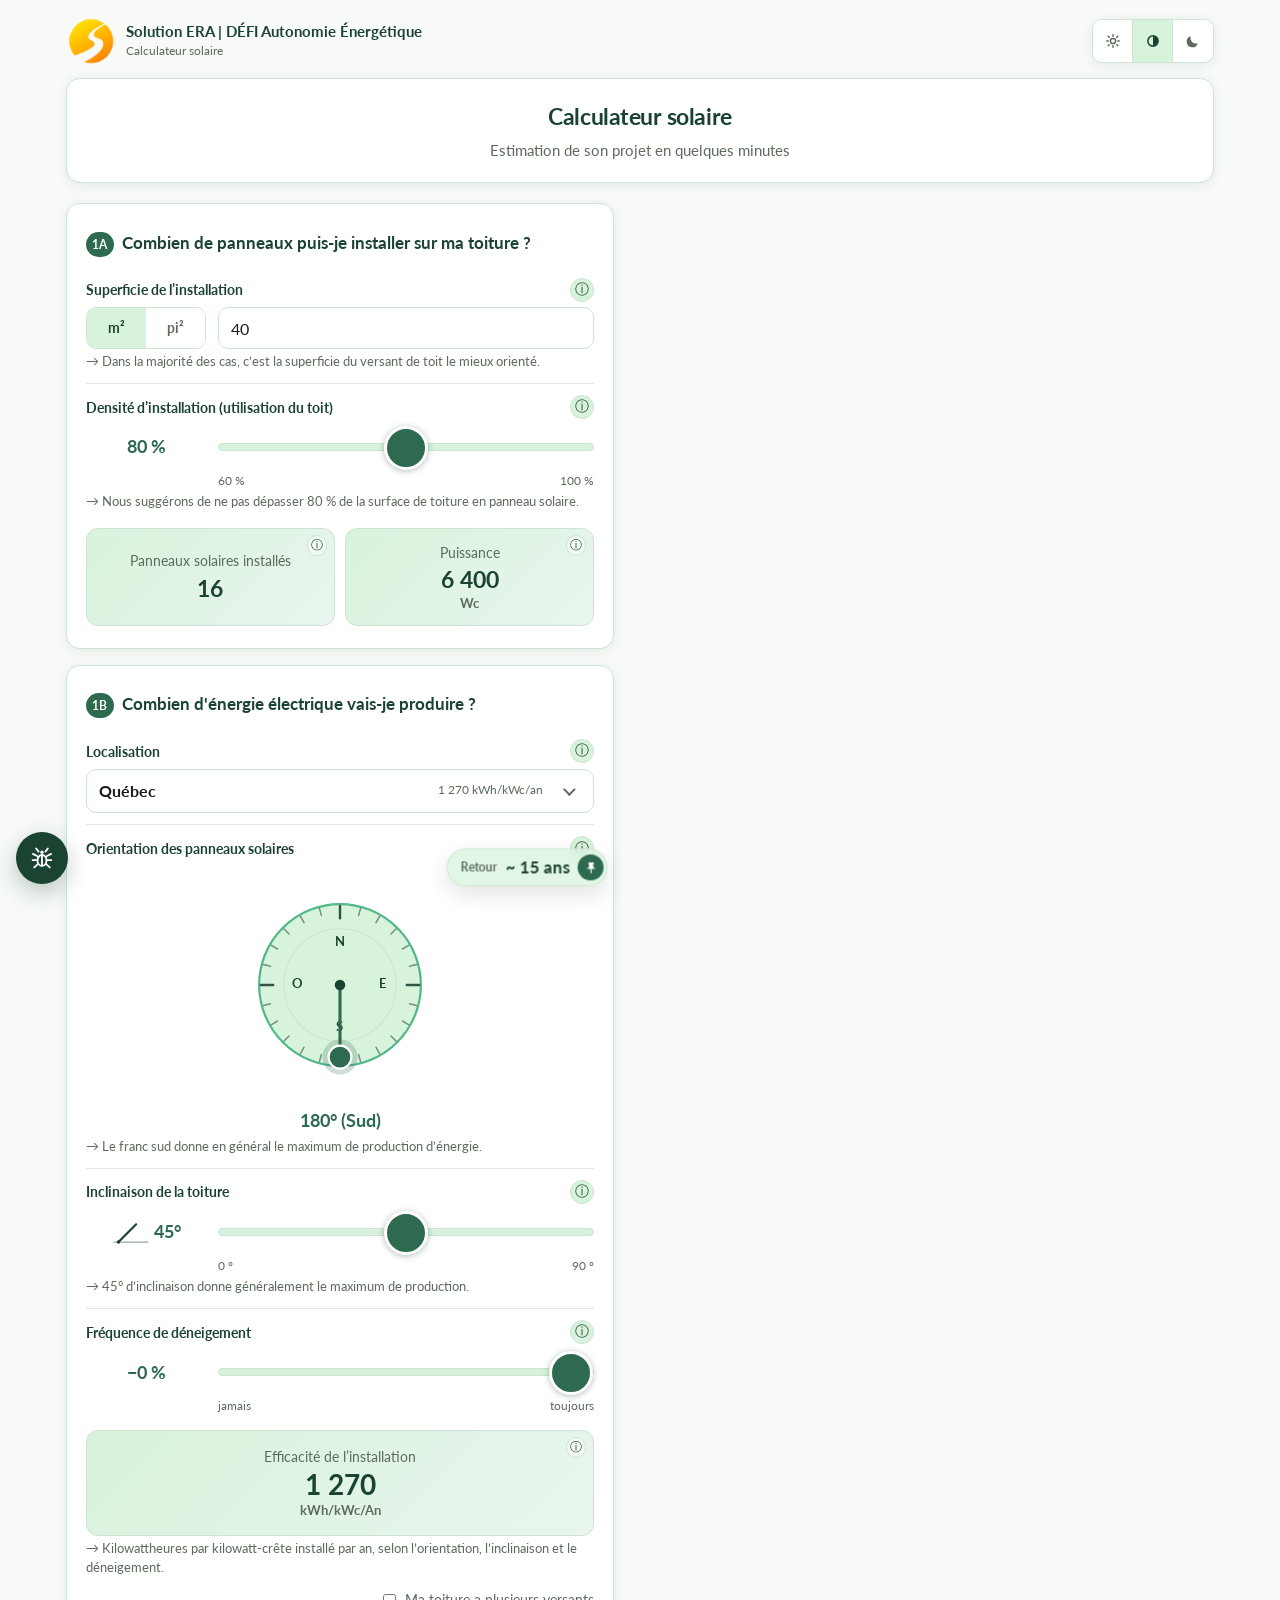
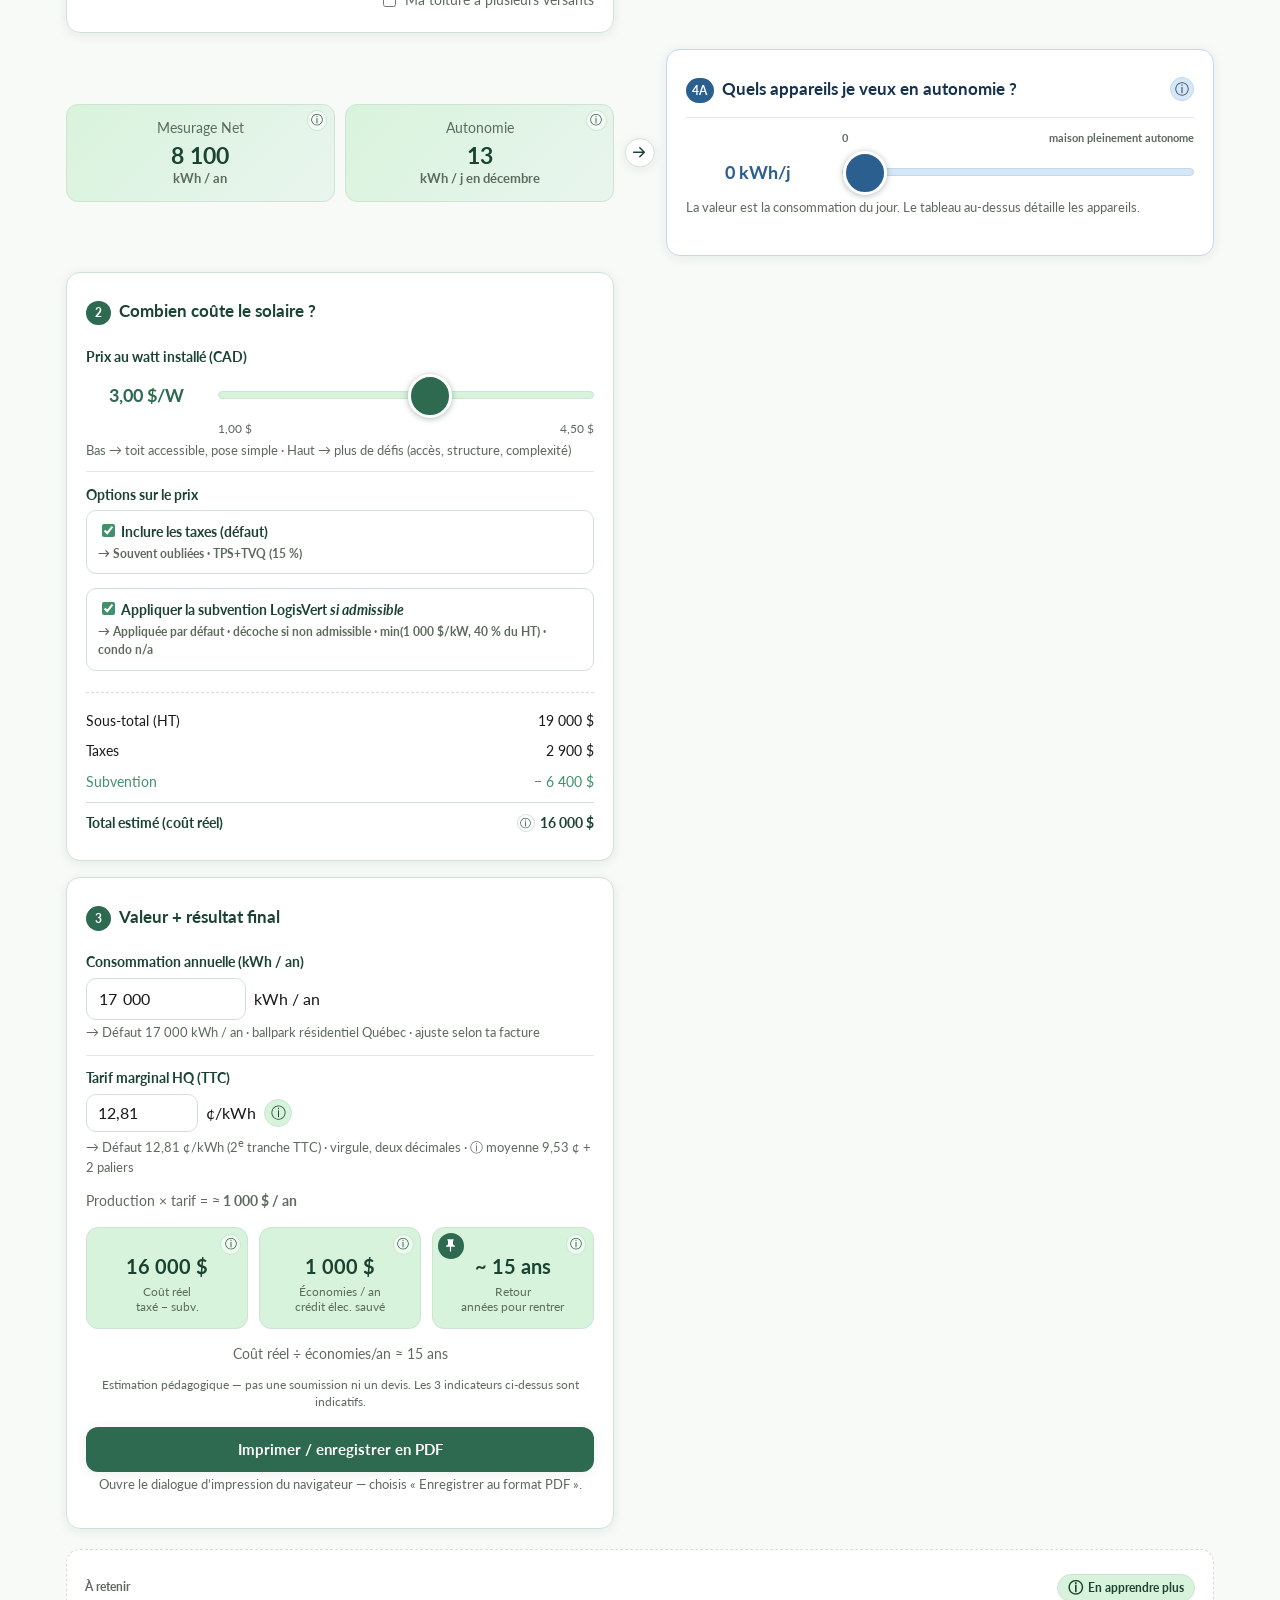
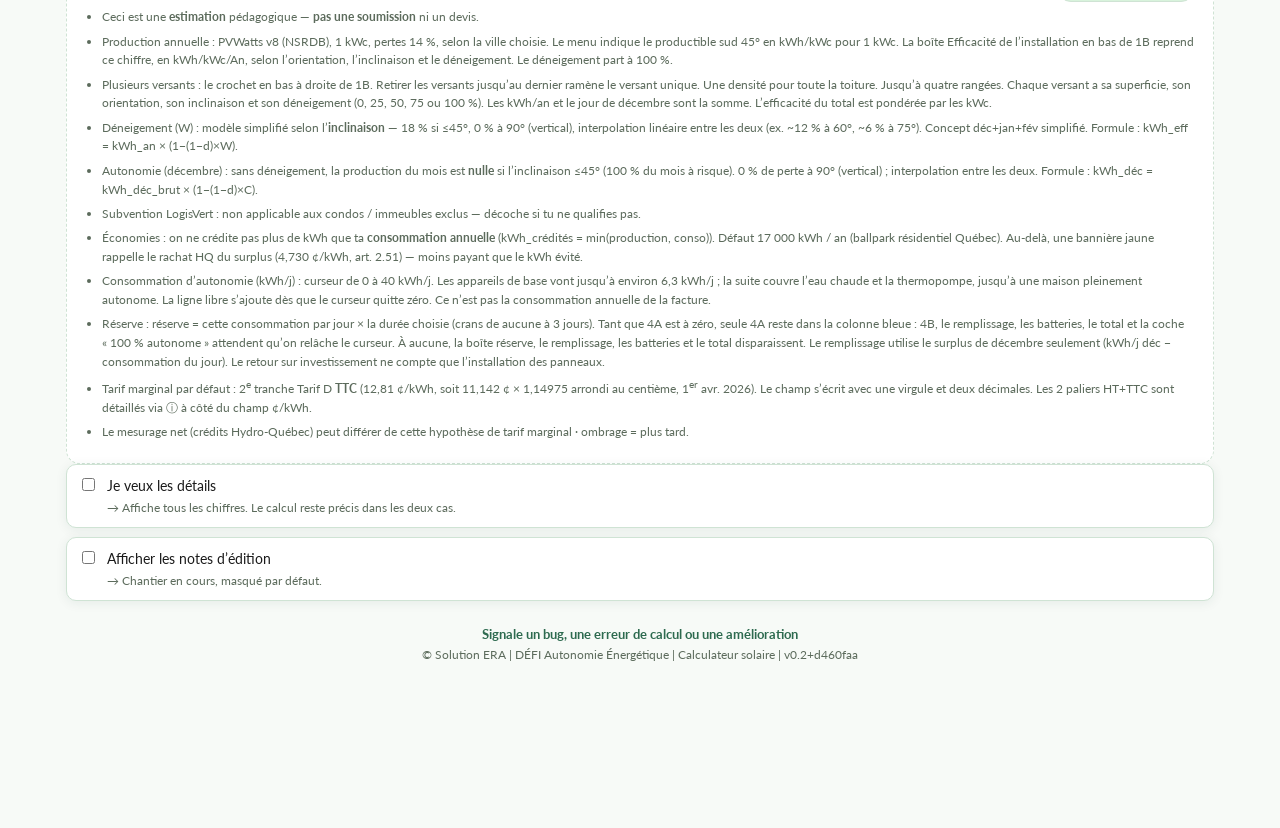
==== index.html @ 05f7c3d8 "Retire l’aide « Fourchette du marché » sous le prix des batteries. Co-authored-by: Trizam <Trizam@us" ====
<!DOCTYPE html>
<html lang="fr" data-mode="full" data-theme-pref="sys" data-need="off">
<head>
  <meta charset="utf-8" />
  <meta name="viewport" content="width=device-width, initial-scale=1, viewport-fit=cover" />
  <meta name="theme-color" content="#1b4332" />
  <meta name="format-detection" content="telephone=no" />
  <meta name="description" content="Calculateur solaire — Solution ERA | DÉFI Autonomie Énergétique. Estimation pédagogique de ton projet solaire en quelques minutes." />
  <link rel="canonical" href="https://trizam.github.io/solutionera-calculateur-solaire-staging/" />
  <title>Calculateur solaire · Solution ERA</title>
  <!-- Règles de design, seule copie : docs/DESIGN.md -->
  <!-- Lato: CDN when online; system fallback offline -->
  <link rel="preconnect" href="https://fonts.googleapis.com" />
  <link rel="preconnect" href="https://fonts.gstatic.com" crossorigin />
  <link href="https://fonts.googleapis.com/css2?family=Lato:wght@300;400;700&display=swap" rel="stylesheet" />
  <link rel="icon" href="favicon.png" type="image/png" />
  <link rel="apple-touch-icon" href="favicon.png" />
  <link rel="stylesheet" href="assets/styles.css" />
  <!-- Public HTTPS proxy (create-only). Token stays server-side — never in this page. -->
  <meta name="bug-report-endpoint" content="https://solutionera-bug-report.fred-435.workers.dev" />
  <!-- Sync: set data-mode + theme before first paint (webi / dark must not flash) -->
  <script src="assets/display-mode.js"></script>
  <script src="assets/theme-mode.js"></script>
</head>
<body>
  <a class="skip-link" href="#main">Aller au calculateur</a>
  <div class="wrap">
    <main id="main" tabindex="-1">
    <div class="brand">
      <img class="brand-logo" src="assets/logo-solution-era.png" alt="Solution ERA | DÉFI Autonomie Énergétique" width="50" height="50" decoding="async" />
      <div class="brand-text">
        <div class="brand-name">Solution ERA | DÉFI Autonomie Énergétique</div>
        <div class="brand-sub">Calculateur solaire <span class="mode-badge mode-webi-only">Mode webi</span></div>
      </div>
      <div class="theme-toggle" id="themeToggle" role="radiogroup" aria-label="Thème">
        <button
          type="button"
          role="radio"
          aria-checked="false"
          tabindex="-1"
          data-theme-pref-btn="light"
          title="Clair"
          aria-label="Clair"
        >
          <svg viewBox="0 0 16 16" width="16" height="16" aria-hidden="true">
            <circle cx="8" cy="8" r="2.6" fill="none" stroke="currentColor" stroke-width="1.5" />
            <path d="M8 1.75v1.4M8 12.85v1.4M1.75 8h1.4M12.85 8h1.4M3.22 3.22l.99.99M11.79 11.79l.99.99M3.22 12.78l.99-.99M11.79 4.21l.99-.99" fill="none" stroke="currentColor" stroke-width="1.5" stroke-linecap="round" />
          </svg>
        </button>
        <button
          type="button"
          role="radio"
          aria-checked="true"
          tabindex="0"
          data-theme-pref-btn="sys"
          title="Système"
          aria-label="Système"
        >
          <svg viewBox="0 0 16 16" width="16" height="16" aria-hidden="true">
            <circle cx="8" cy="8" r="5.15" fill="none" stroke="currentColor" stroke-width="1.5" />
            <path d="M8 2.85v10.3a5.15 5.15 0 0 0 0-10.3z" fill="currentColor" />
          </svg>
        </button>
        <button
          type="button"
          role="radio"
          aria-checked="false"
          tabindex="-1"
          data-theme-pref-btn="dark"
          title="Sombre"
          aria-label="Sombre"
        >
          <svg viewBox="0 0 16 16" width="16" height="16" aria-hidden="true">
            <path d="M12.7 10.15A5.35 5.35 0 0 1 5.85 3.3 5.6 5.6 0 1 0 12.7 10.15z" fill="currentColor" />
          </svg>
        </button>
      </div>
    </div>

    <header class="hero mode-full-only">
      <h1>Calculateur solaire</h1>
      <p>Estimation de son projet en quelques minutes</p>
    </header>

    <!--
      Two columns. Wide screens place the slots with grid-template-areas.
      Narrow full mode keeps both columns side by side: swipe, with a peek.
      Rules: docs/DESIGN.md
    -->
    <div class="board-viewport" id="boardViewport">
    <div class="board" id="board">
    <div class="col col-solar">
    <!-- 1A + 1B forment une case (#170) : au grand écran elle s’appuie sur la rangée
         Mesurage net / Autonomie, comme 4A–4B sur « Temps pour remplir ». -->
    <div class="slot-roof" data-slot="roof" id="slot-roof">

    <!-- 1A · Taille d’installation — visible in both modes; webi = 1A + 1B -->
    <section class="block slot-size" id="sec-prod" data-slot="size" aria-labelledby="h-prod" tabindex="-1">
      <h2 id="h-prod"><span class="num">1A</span> <span id="h-prod-title">Combien de panneaux puis-je installer sur ma toiture&nbsp;?</span></h2>
      <div id="slotLoc" class="multi-slot"></div>
      <div class="field single-only" id="field-area">
        <!-- field-info pattern : .label-row > label + .field-info-btn → full-page sheet -->
        <div class="label-row field-info-wrap">
          <label for="area">Superficie de l’installation</label>
          <button
            type="button"
            class="field-info-btn"
            data-info="area"
            aria-haspopup="dialog"
            aria-controls="fieldInfoModal"
            aria-label="Aide : Superficie de l’installation"
            title="Aide : Superficie de l’installation"
          >
            <span aria-hidden="true">ⓘ</span>
          </button>
        </div>
        <div class="prod-control-row">
          <div class="unit-toggle" role="group" aria-label="Unité de surface">
            <button type="button" id="unitM2" class="active" aria-pressed="true">m²</button>
            <button type="button" id="unitSqft" aria-pressed="false">pi²</button>
          </div>
          <div class="prod-control-main">
            <input id="area" type="number" min="0" step="1" inputmode="numeric" autocomplete="off" value="40" />
            <span class="print-unit" id="printUnit" aria-hidden="true">m²</span>
          </div>
        </div>
        <p class="hint">→ Dans la majorité des cas, c’est la superficie du versant de toit le mieux orienté.</p>
      </div>
      <div class="field" id="field-util">
        <div class="label-row field-info-wrap">
          <label for="util">Densité d’installation (utilisation du toit)</label>
          <button
            type="button"
            class="field-info-btn"
            data-info="util"
            aria-haspopup="dialog"
            aria-controls="fieldInfoModal"
            aria-label="Aide : Densité d’installation"
          >
            <span aria-hidden="true">ⓘ</span>
          </button>
        </div>
        <div class="prod-control-row slider-row">
          <div class="slider-val-left" id="utilVal">80 %</div>
          <div class="slider-track">
            <input id="util" type="range" min="60" max="100" step="1" value="80" />
            <div class="slider-meta"><span>60&nbsp;%</span><span>100&nbsp;%</span></div>
          </div>
        </div>
        <p class="hint">→ Nous suggérons de ne pas dépasser 80 % de la surface de toiture en panneau solaire.</p>
      </div>
      <!-- result-info pattern : .has-info > .result-info-btn (top right) → « Comment c’est calculé » sheet -->
      <div class="result-pair" id="sizeResults">
        <div class="result-pill has-info">
          <button type="button" class="field-info-btn result-info-btn" data-result-info="pv" aria-haspopup="dialog" aria-controls="fieldInfoModal" aria-label="Comment c’est calculé : Panneaux solaires installés" title="Comment c’est calculé"><span aria-hidden="true">ⓘ</span></button>
          <div class="label">Panneaux solaires installés</div>
          <div class="big prod-line" id="outPv">
            <span class="prod-num">—</span>
          </div>
        </div>
        <div class="result-pill has-info">
          <button type="button" class="field-info-btn result-info-btn" data-result-info="kw" aria-haspopup="dialog" aria-controls="fieldInfoModal" aria-label="Comment c’est calculé : Puissance" title="Comment c’est calculé"><span aria-hidden="true">ⓘ</span></button>
          <div class="label">Puissance</div>
          <div class="big prod-line" id="outKw">
            <span class="prod-num">—</span>
            <span class="prod-unit">Wc</span>
          </div>
        </div>
      </div>
    </section>

    <!-- 1B · Production — visible in both modes; webi = 1A + 1B -->
    <section class="block slot-prod" id="sec-prod-b" data-slot="prod" aria-labelledby="h-prod-b">
      <h2 id="h-prod-b"><span class="num">1B</span> <span id="h-prod-b-title">Combien d'énergie électrique vais-je produire&nbsp;?</span></h2>
      <div id="slotUtil" class="multi-slot"></div>
      <div class="field" id="field-loc">
        <div class="label-row field-info-wrap">
          <label class="field-label" id="locLabel" for="villeBtn">Localisation</label>
          <button
            type="button"
            class="field-info-btn"
            data-info="loc"
            aria-haspopup="dialog"
            aria-controls="fieldInfoModal"
            aria-label="Aide : Localisation"
            title="Aide : Localisation"
          >
            <span aria-hidden="true">ⓘ</span>
          </button>
        </div>
        <div class="town-picker" id="townPicker">
          <div class="town-field" id="townField">
            <input
              type="text"
              id="villeBtn"
              class="town-input"
              role="combobox"
              aria-autocomplete="list"
              aria-haspopup="listbox"
              aria-expanded="false"
              aria-controls="villeList"
              autocomplete="off"
              autocapitalize="none"
              autocorrect="off"
              spellcheck="false"
              enterkeyhint="search"
              placeholder="Ville, MRC ou région"
              value="Québec"
            />
            <span class="town-yield" id="villeYield">1&nbsp;270 kWh/kWc/an</span>
            <button type="button" class="town-caret-btn" id="villeCaret" tabindex="-1" aria-label="Afficher les villes">
              <span class="town-caret" aria-hidden="true"></span>
            </button>
          </div>
          <ul id="villeList" class="town-list" role="listbox" hidden aria-labelledby="locLabel"></ul>
          <select id="ville" class="town-native" tabindex="-1" aria-hidden="true">
            <option value="quebec" selected>Québec</option>
          </select>
        </div>
      </div>
      <div class="field single-only" id="field-orient">
        <div class="label-row field-info-wrap">
          <label for="orient">Orientation des panneaux solaires</label>
          <button
            type="button"
            class="field-info-btn"
            data-info="orient"
            aria-haspopup="dialog"
            aria-controls="fieldInfoModal"
            aria-label="Aide : Orientation des panneaux solaires"
            title="Aide : Orientation des panneaux solaires"
          >
            <span aria-hidden="true">ⓘ</span>
          </button>
        </div>
        <div class="orient-control" id="orientControl">
          <select id="orient" class="orient-select">
            <option value="0">0° (Nord)</option>
            <option value="15">15°</option>
            <option value="30">30°</option>
            <option value="45">45° (Nord-Est)</option>
            <option value="60">60°</option>
            <option value="75">75°</option>
            <option value="90">90° (Est)</option>
            <option value="105">105°</option>
            <option value="120">120°</option>
            <option value="135">135° (Sud-Est)</option>
            <option value="150">150°</option>
            <option value="165">165°</option>
            <option value="180" selected>180° (Sud)</option>
            <option value="195">195°</option>
            <option value="210">210°</option>
            <option value="225">225° (Sud-Ouest)</option>
            <option value="240">240°</option>
            <option value="255">255°</option>
            <option value="270">270° (Ouest)</option>
            <option value="285">285°</option>
            <option value="300">300°</option>
            <option value="315">315° (Nord-Ouest)</option>
            <option value="330">330°</option>
            <option value="345">345°</option>
          </select>
          <div class="orient-dial" id="orientDial" aria-hidden="true">
            <svg class="orient-dial-svg" viewBox="-24 -24 248 248" width="218" height="218" role="img">
              <circle class="orient-face" cx="100" cy="100" r="92" />
              <circle class="orient-face-inner" cx="100" cy="100" r="64" />
              <g id="orientTicks"></g>
              <text class="orient-cardinal" x="100" y="52" text-anchor="middle" dominant-baseline="middle">N</text>
              <text class="orient-cardinal" x="148" y="100" text-anchor="middle" dominant-baseline="middle">E</text>
              <text class="orient-cardinal" x="100" y="148" text-anchor="middle" dominant-baseline="middle">S</text>
              <text class="orient-cardinal" x="52" y="100" text-anchor="middle" dominant-baseline="middle">O</text>
              <g id="orientNeedle" transform="rotate(180 100 100)">
                <line class="orient-needle-line" x1="100" y1="100" x2="100" y2="32" />
                <circle class="orient-thumb-hit" cx="100" cy="18" r="20" />
                <circle class="orient-thumb" cx="100" cy="18" r="13" />
                <circle class="orient-hub" cx="100" cy="100" r="6" />
              </g>
            </svg>
          </div>
          <div class="orient-val" id="orientVal">180° (Sud)</div>
        </div>
        <p class="hint">→ Le franc sud donne en général le maximum de production d’énergie.</p>
      </div>
      <div class="field single-only" id="field-tilt">
        <div class="label-row field-info-wrap">
          <label for="tilt">Inclinaison de la toiture</label>
          <button
            type="button"
            class="field-info-btn"
            data-info="tilt"
            aria-haspopup="dialog"
            aria-controls="fieldInfoModal"
            aria-label="Aide : Inclinaison de la toiture"
          >
            <span aria-hidden="true">ⓘ</span>
          </button>
        </div>
        <div class="prod-control-row slider-row">
          <div class="slider-val-left tilt-gutter">
            <div class="tilt-viz" id="tiltViz" aria-hidden="true" title="Angle du panneau">
              <svg viewBox="0 0 64 48" width="40" height="30" role="img">
                <!-- ground — stronger contrast vs soft green card -->
                <line x1="4" y1="40" x2="60" y2="40" stroke="currentColor" stroke-width="2" opacity="0.45" />
                <!-- roof/panel line (updated by JS) -->
                <g id="tiltPanel">
                  <line id="tiltLine" x1="12" y1="40" x2="40.28" y2="11.72" stroke="currentColor" stroke-width="3.5" stroke-linecap="round" />
                  <circle id="tiltHinge" cx="12" cy="40" r="2.75" fill="currentColor" />
                </g>
              </svg>
            </div>
            <span id="tiltVal">45°</span>
          </div>
          <div class="slider-track">
            <input id="tilt" type="range" min="0" max="90" step="15" value="45" />
            <div class="slider-meta"><span>0&nbsp;°</span><span>90&nbsp;°</span></div>
          </div>
        </div>
        <p class="hint">→ 45° d’inclinaison donne généralement le maximum de production.</p>
      </div>
      <div class="field single-only" id="field-deneige">
        <div class="label-row field-info-wrap">
          <label for="deneige">Fréquence de déneigement</label>
          <button
            type="button"
            class="field-info-btn"
            data-info="deneige"
            aria-haspopup="dialog"
            aria-controls="fieldInfoModal"
            aria-label="Aide : Fréquence de déneigement"
          >
            <span aria-hidden="true">ⓘ</span>
          </button>
        </div>
        <div class="prod-control-row slider-row">
          <div class="slider-val-left" id="deneigeLive" aria-live="polite">−0&nbsp;%</div>
          <div class="slider-track">
            <input id="deneige" type="range" min="0" max="100" step="1" value="100" />
            <div class="slider-meta"><span>jamais</span><span>toujours</span></div>
          </div>
        </div>
      </div>
      <div class="result-pill single-only has-info" id="effPill">
        <button type="button" class="field-info-btn result-info-btn" data-result-info="kwhkwc" aria-haspopup="dialog" aria-controls="fieldInfoModal" aria-label="Comment c’est calculé : Efficacité de l’installation" title="Comment c’est calculé"><span aria-hidden="true">ⓘ</span></button>
        <div class="label">Efficacité de l’installation</div>
        <div class="big prod-line" id="outKwhKwc">
          <span class="prod-num">—</span>
          <span class="prod-unit">kWh/kWc/An</span>
        </div>
      </div>
      <p class="hint single-only">→ Kilowattheures par kilowatt-crête installé par an, selon l’orientation, l’inclinaison et le déneigement.</p>
      <div class="field field-pans multi-only" id="field-pans">
        <table class="pans-table" id="pansTable" aria-label="Versants de la toiture">
          <thead>
            <tr>
              <th scope="col" class="pans-th-area">
                <div class="pans-th-head">
                  <span class="pans-th-label">Superficie</span>
                  <div class="unit-toggle unit-toggle-mini" role="group" aria-label="Unité de surface">
                    <button type="button" data-unit-btn="m2" class="active" aria-pressed="true">m²</button>
                    <button type="button" data-unit-btn="sqft" aria-pressed="false">pi²</button>
                  </div>
                </div>
              </th>
              <th scope="col" class="pans-th-az"><span class="pans-th-label">Orientation</span></th>
              <th scope="col" class="pans-th-tilt"><span class="pans-th-label">Inclinaison</span></th>
              <th scope="col" class="pans-th-snow"><span class="pans-th-label">Déneigement</span></th>
              <th scope="col" class="pans-th-x"><span class="sr-only">Retirer</span></th>
            </tr>
          </thead>
          <tbody id="pansBody"></tbody>
          <tfoot>
            <tr class="pans-add-row">
              <td colspan="5">
                <button type="button" class="pans-add" id="pansAdd">+ Ajouter un versant</button>
              </td>
            </tr>
            <tr class="pans-total-row">
              <th scope="row" colspan="5">
                <div class="pans-total">
                  <span class="pans-total-word">Total</span>
                  <span class="pans-out"><strong id="totPv">—</strong> panneaux</span>
                  <span class="pans-out"><strong id="totKw">—</strong> kWc</span>
                  <span class="pans-out"><strong id="totEff">—</strong> efficacité</span>
                </div>
              </th>
            </tr>
          </tfoot>
        </table>
        <p class="hint">→ Efficacité en kWh/kWc/an, selon l’orientation, l’inclinaison et le déneigement de chaque versant. Le total est la moyenne pondérée par la puissance.</p>
      </div>
      <div id="slotResults" class="multi-slot"></div>
      <p class="grid-status is-loading" id="gridStatus" aria-live="polite" aria-busy="true">Chargement de la grille d’irradiation…</p>
      <!-- Le crochet vit en bas à droite de 1B. Il disparaît en mode plusieurs versants :
           on revient au versant unique en retirant les versants jusqu’au dernier. -->
      <label class="check check-multi single-only" id="multiCheck">
        <input type="checkbox" id="multi" />
        <span>Ma toiture a plusieurs versants</span>
      </label>
    </section>
    </div>

    <div class="result-pair slot-yield" id="sec-yield" data-slot="yield">
      <!-- #180 : flèche visible quand 4A est à zéro (la flèche de #sec-fill disparaît avec .need-only). -->
      <div class="flow-arrow flow-arrow-need" aria-hidden="true">
        <svg viewBox="0 0 32 32" width="18" height="18">
          <path d="M5 16h18M16 8l8 8-8 8" fill="none" stroke="currentColor" stroke-width="2.6" stroke-linecap="round" stroke-linejoin="round" />
        </svg>
      </div>
      <div class="result-pill has-info" id="mesuragePill">
        <button type="button" class="field-info-btn result-info-btn" data-result-info="kwh" aria-haspopup="dialog" aria-controls="fieldInfoModal" aria-label="Comment c’est calculé : Mesurage Net" title="Comment c’est calculé"><span aria-hidden="true">ⓘ</span></button>
        <div class="label">Mesurage Net</div>
        <div class="big prod-line" id="outKwh">
          <span class="prod-num">—</span>
          <span class="prod-unit">kWh / an</span>
        </div>
      </div>
      <div class="yield-auto" id="yieldAuto">
        <div class="result-pill dec-daily has-info">
          <button type="button" class="field-info-btn result-info-btn" data-result-info="kwhday" aria-haspopup="dialog" aria-controls="fieldInfoModal" aria-label="Comment c’est calculé : Autonomie, kWh par jour de décembre" title="Comment c’est calculé"><span aria-hidden="true">ⓘ</span></button>
          <div class="label">Autonomie</div>
          <div class="big prod-line" id="outKwhDay">
            <span class="prod-num">—</span>
            <span class="prod-unit">kWh / j en décembre</span>
          </div>
        </div>
        <aside class="autonomy-snow theme-yellow dec-daily" id="autonomySnow" data-flag="Neige en décembre" hidden>
          <p class="autonomy-snow-rec" id="autonomySnowRec">
            Vous ne déneigez pas à 100&nbsp;%. En pleine autonomie, mettez les panneaux à la verticale&nbsp;: la neige n’accumule pas, et décembre ne tombe pas à zéro.
          </p>
        </aside>
      </div>
    </div>

    <!-- 2 · Coût -->
    <section class="block mode-full-only slot-cost" id="sec-cost" data-slot="cost" aria-labelledby="h-cost">
      <h2 id="h-cost"><span class="num">2</span> Combien coûte le solaire&nbsp;?</h2>

      <div class="field">
        <label for="priceW">Prix au watt installé (CAD)</label>
        <div class="slider-row">
          <div class="slider-val-left" id="priceVal">3,00 $/W</div>
          <div class="slider-track">
            <input id="priceW" type="range" min="1" max="4.5" step="0.05" value="3" />
            <div class="slider-meta"><span>1,00&nbsp;$</span><span>4,50&nbsp;$</span></div>
          </div>
        </div>
        <p class="price-bubble theme-yellow" id="priceSurprise" hidden>Sous 2,50&nbsp;$/W, le prix est peut-être surprenant. 2,50&nbsp;$/W, c’est vraiment le bas.</p>
        <p class="hint">Bas → toit accessible, pose simple · Haut → plus de défis (accès, structure, complexité)</p>
      </div>

      <div class="field" role="group" aria-labelledby="optsLabel">
        <div class="field-label" id="optsLabel">Options sur le prix</div>
        <div class="checks">
          <label class="check">
            <input type="checkbox" id="taxes" checked />
            <span>Inclure les taxes (défaut)<span class="sub">→ Souvent oubliées · TPS+TVQ (15&nbsp;%)</span></span>
          </label>
          <label class="check">
            <input type="checkbox" id="subv" checked />
            <span>Appliquer la subvention LogisVert <em>si admissible</em><span class="sub">→ Appliquée par défaut · décoche si non admissible · min(1&nbsp;000&nbsp;$/kW, 40&nbsp;% du HT) · condo n/a</span></span>
          </label>
        </div>
      </div>

      <div class="breakdown" aria-live="polite">
        <div class="line"><span>Sous-total (HT)</span><span id="lineHT">—</span></div>
        <div class="line"><span>Taxes</span><span id="lineTaxes">—</span></div>
        <div class="line neg"><span>Subvention</span><span id="lineSubv">—</span></div>
        <div class="line total"><span>Total estimé (coût réel)</span><span class="line-total-amt"><button type="button" class="field-info-btn result-info-btn result-info-inline" data-result-info="reel" aria-haspopup="dialog" aria-controls="fieldInfoModal" aria-label="Comment c’est calculé : Total estimé (coût réel)" title="Comment c’est calculé"><span aria-hidden="true">ⓘ</span></button><span id="lineTotal">—</span></span></div>
      </div>
    </section>

    <!-- 3 · Valeur + résultat — retour solaire seulement -->
    <section class="block mode-full-only slot-roi" id="sec-value" data-slot="roi" aria-labelledby="h-value">
      <h2 id="h-value"><span class="num">3</span> Valeur + résultat final</h2>

      <div class="field">
        <label for="conso">Consommation annuelle (kWh / an)</label>
        <div class="rate-box">
          <input id="conso" class="grouped-int" type="text" inputmode="numeric" autocomplete="off" spellcheck="false" value="17 000" />
          <span>kWh / an</span>
        </div>
        <p class="hint" id="consoHint">→ Défaut 17&nbsp;000 kWh / an · ballpark résidentiel Québec · ajuste selon ta facture</p>
        <p class="hint conso-locked-note" id="consoLockedNote" hidden>→ Ce chiffre est figé parce qu’il vient de la coche « Je suis 100&nbsp;% autonome » en 4A (365&nbsp;j × kWh/j).</p>
        <p class="surplus-alert conso-flag theme-yellow" id="consoFlag" data-flag="Conso annuelle trop basse" hidden role="status">
          <strong>Ta consommation d’autonomie dépasse ta consommation annuelle.</strong>
          En 4A tu consommes <span id="consoFlagDay">—</span>, soit <span id="consoFlagYear">—</span> sur 365&nbsp;jours. Le chiffre à mettre ici, au minimum&nbsp;: <strong class="conso-flag-min" id="consoFlagMin">—</strong>.
        </p>
      </div>

      <div class="field">
        <label for="rate">Tarif marginal HQ (TTC)</label>
        <div class="rate-box">
          <input id="rate" type="text" value="12,81" inputmode="decimal" autocomplete="off" spellcheck="false" aria-describedby="rateHint" />
          <span>¢/kWh</span>
          <button type="button" class="rate-info-btn" id="btnRateInfo" aria-haspopup="dialog" aria-controls="rateModal" title="Moyenne résidentielle et paliers Tarif D" aria-label="Moyenne résidentielle QC et deux paliers Tarif D, avant taxes et taxes comprises">
            <span aria-hidden="true">ⓘ</span>
          </button>
        </div>
        <p class="hint" id="rateHint">→ Défaut 12,81&nbsp;¢/kWh (2<sup>e</sup> tranche TTC) · virgule, deux décimales · ⓘ moyenne 9,53&nbsp;¢ + 2 paliers</p>
        <p class="calc-line"><span id="outEcoFormula">Production × tarif</span> = <strong id="outEcoYear">≈ — $/an</strong></p>
      </div>

      <div class="cards">
        <div class="card-kpi has-info">
          <button type="button" class="field-info-btn result-info-btn" data-result-info="reel" aria-haspopup="dialog" aria-controls="fieldInfoModal" aria-label="Comment c’est calculé : Coût réel" title="Comment c’est calculé"><span aria-hidden="true">ⓘ</span></button>
          <div class="kpi" id="kpiReel">—</div>
          <div class="kpi-label">Coût réel<br />taxé − subv.</div>
        </div>
        <div class="card-kpi has-info">
          <button type="button" class="field-info-btn result-info-btn" data-result-info="eco" aria-haspopup="dialog" aria-controls="fieldInfoModal" aria-label="Comment c’est calculé : Économies par an" title="Comment c’est calculé"><span aria-hidden="true">ⓘ</span></button>
          <div class="kpi" id="kpiEco">—</div>
          <div class="kpi-label">Économies / an<br />crédit élec. sauvé</div>
        </div>
        <div class="card-kpi card-kpi-years has-info" id="yearsCard">
          <button type="button" class="field-info-btn result-info-btn" data-result-info="years" aria-haspopup="dialog" aria-controls="fieldInfoModal" aria-label="Comment c’est calculé : Retour" title="Comment c’est calculé"><span aria-hidden="true">ⓘ</span></button>
          <button type="button" class="years-pin-btn" id="btnPinYears" aria-pressed="false" aria-label="Épingler le retour">
            <svg class="years-pin-icon" viewBox="0 0 24 24" width="15" height="15" aria-hidden="true">
              <path fill="currentColor" d="M16 9V4h1V2H7v2h1v5c0 1.66-1.34 3-3 3v2h5.97v7l1 1 1-1v-7H19v-2c-1.66 0-3-1.34-3-3z" />
            </svg>
          </button>
          <div class="kpi" id="kpiYears">—</div>
          <div class="kpi-label">Retour<br />années pour rentrer</div>
        </div>
      </div>
      <p class="surplus-alert theme-yellow" id="surplusAlert" data-flag="Surplus de production" hidden role="status">
        <strong>Moins optimal : tu produis plus que tu consommes.</strong>
        Au-delà de ta consommation (<strong id="surplusKwh">—</strong>), HQ rachète le surplus à <strong>4,730&nbsp;¢/kWh</strong> (≈&nbsp;<span id="surplusBuyback">—</span>&nbsp;/ an) — pas au tarif que tu évites (<span id="surplusAvoidedRate">—</span>). Écart ≈&nbsp;<span id="surplusGap">—</span>&nbsp;/ an : mieux de caler la taille sur ta conso.
      </p>
      <p class="calc-line" id="outPayback" style="text-align:center;margin-top:0.85rem">—</p>
      <p class="cards-disclaimer">Estimation pédagogique — pas une soumission ni un devis. Les 3 indicateurs ci-dessus sont indicatifs.</p>

      <button type="button" class="btn" id="btnPdf">Imprimer / enregistrer en PDF</button>
      <p class="hint" style="text-align:center">Ouvre le dialogue d’impression du navigateur — choisis «&nbsp;Enregistrer au format PDF&nbsp;».</p>
    </section>

    </div>
    <div class="col col-auto">
    <!-- 4A · appareils. 4B · durée, colonne de droite. -->
    <div class="slot-need" data-slot="need" id="slot-need">
    <section class="block mode-full-only theme-blue" id="sec-auto" aria-labelledby="h-auto">
      <h2 id="h-auto">
        <span class="num">4A</span>
        <label for="consoJour">Quels appareils je veux en autonomie&nbsp;?</label>
        <button
          type="button"
          class="field-info-btn"
          data-info="conso-jour"
          aria-haspopup="dialog"
          aria-controls="fieldInfoModal"
          aria-label="Aide : Quels appareils je veux en autonomie"
          title="Aide : Quels appareils je veux en autonomie"
        >
          <span aria-hidden="true">ⓘ</span>
        </button>
      </h2>
      <div class="field field-conso-jour" id="field-conso-jour">
        <table class="load-table is-empty" id="consoJourTable" aria-label="Appareils inclus dans la consommation par jour">
          <thead>
            <tr>
              <th scope="col">Usage</th>
              <th scope="col">kWh / j</th>
            </tr>
          </thead>
          <tbody id="consoJourList"></tbody>
          <tbody>
            <tr class="load-custom-row">
              <th scope="row"><label for="consoExtra">Autre consommation</label></th>
              <td>
                <div class="load-custom">
                  <input id="consoExtra" type="text" inputmode="decimal" autocomplete="off" spellcheck="false" placeholder="0" aria-label="Autre consommation en kilowattheures par jour" />
                  <span>kWh / j</span>
                </div>
              </td>
            </tr>
            <tr class="load-total-row">
              <th scope="row">Total par jour</th>
              <td id="consoJourTotal">0 kWh/j</td>
            </tr>
          </tbody>
        </table>
        <div class="slider-ends">
          <span>0</span>
          <span>maison pleinement autonome</span>
        </div>
        <div class="prod-control-row slider-row">
          <div class="slider-val-left" id="consoJourVal" aria-live="polite">0&nbsp;kWh/j</div>
          <div class="slider-track">
            <input id="consoJour" type="range" min="0" max="400" step="1" value="0" aria-label="Consommation par jour en kilowattheures" aria-valuemin="0" aria-valuemax="40" aria-valuenow="0" aria-valuetext="0 kilowattheure par jour" aria-describedby="consoJourHint" />
          </div>
        </div>
        <p class="hint" id="consoJourHint">La valeur est la consommation du jour. Le tableau au-dessus détaille les appareils.</p>
        <p class="calc-line need-only" id="consoJourNote" hidden></p>
        <!-- #179 : la coche arrive avec la ligne « Autre consommation », pas avant. -->
        <div class="checks need-only" id="fullAutoWrap">
          <label class="check">
            <input type="checkbox" id="fullAuto" />
            <span>Je suis 100&nbsp;% autonome<span class="sub">→ La consommation annuelle de la carte 3 devient 365&nbsp;j × ce total par jour</span></span>
          </label>
        </div>
      </div>
    </section>

    <section class="block mode-full-only theme-blue need-only" id="sec-reserve" aria-labelledby="h-reserve">
      <h2 id="h-reserve">
        <span class="num">4B</span>
        <span>Pendant combien de temps je veux cette autonomie</span>
        <button
          type="button"
          class="field-info-btn"
          data-info="autostop"
          aria-haspopup="dialog"
          aria-controls="fieldInfoModal"
          aria-label="Aide : Pendant combien de temps je veux cette autonomie"
        >
          <span aria-hidden="true">ⓘ</span>
        </button>
      </h2>
      <div class="field">
        <label for="autoStop">Durée</label>
        <div class="slider-row">
          <div class="slider-val-left" id="autoStopVal">1 jour</div>
          <div class="slider-track">
            <input id="autoStop" type="range" min="0" max="16" step="1" value="11" aria-valuemin="0" aria-valuemax="16" aria-valuenow="11" aria-valuetext="1 jour" />
            <div class="slider-meta"><span>aucune</span><span>3 jours</span></div>
          </div>
        </div>
        <p class="hint" id="autoStopHint">→ Secours jusqu’à 12 h. Autonomie de maison dès 1 jour.</p>
      </div>
      <div class="reserve-out result-pill autonomy-rest has-info" id="reserveOut">
        <button type="button" class="field-info-btn result-info-btn" data-result-info="reserve" aria-haspopup="dialog" aria-controls="fieldInfoModal" aria-label="Comment c’est calculé : Réserve" title="Comment c’est calculé"><span aria-hidden="true">ⓘ</span></button>
        <div class="label">Réserve</div>
        <div class="big prod-line" id="outReserve">
          <span class="prod-num">—</span>
          <span class="prod-unit">kWh</span>
        </div>
      </div>
    </section>
    </div>

    <section class="result-pill mode-full-only slot-fill autonomy-rest need-only theme-blue has-info" id="sec-fill" data-slot="fill" aria-labelledby="h-fill">
      <div class="flow-arrow" aria-hidden="true">
        <svg viewBox="0 0 32 32" width="18" height="18">
          <path d="M5 16h18M16 8l8 8-8 8" fill="none" stroke="currentColor" stroke-width="2.6" stroke-linecap="round" stroke-linejoin="round" />
        </svg>
      </div>
      <button type="button" class="field-info-btn result-info-btn" data-result-info="fill" aria-haspopup="dialog" aria-controls="fieldInfoModal" aria-label="Comment c’est calculé : Temps pour remplir la réserve" title="Comment c’est calculé"><span aria-hidden="true">ⓘ</span></button>
      <div class="label" id="h-fill">Temps pour remplir</div>
      <div class="big prod-line" id="outFill">
        <span class="prod-num" id="outFillNum">—</span>
        <span class="prod-unit" id="outFillUnit">jours · décembre</span>
      </div>
      <p class="fill-sun" id="outFillSun">—</p>
      <p class="fill-shortfall theme-yellow mode-full-only" id="fillLongFlag" data-flag="Remplissage long" hidden role="status">Ça commence à être long pour remplir.</p>
      <p class="fill-shortfall theme-yellow mode-full-only" id="permaFlag" data-flag="Production insuffisante" hidden role="status" aria-live="polite">Vous produisez moins d’énergie que vous en consommez en autonomie.</p>
    </section>

    <!-- 5 · Batteries -->
    <section class="block mode-full-only slot-batt theme-blue autonomy-rest need-only" id="sec-batt" data-slot="batt" aria-labelledby="h-batt">
      <h2 id="h-batt"><span class="num">5</span> Combien coûtent les batteries&nbsp;?</h2>
      <div class="field">
        <div class="label-row field-info-wrap">
          <label for="battKwh">Prix des batteries ($/kWh)</label>
          <button
            type="button"
            class="field-info-btn"
            data-info="battprice"
            aria-haspopup="dialog"
            aria-controls="fieldInfoModal"
            aria-label="Aide : Prix des batteries"
          >
            <span aria-hidden="true">ⓘ</span>
          </button>
        </div>
        <div class="slider-row">
          <div class="slider-val-left" id="battKwhVal">300&nbsp;$/kWh</div>
          <div class="slider-track">
            <input id="battKwh" type="range" min="100" max="500" step="10" value="300" />
            <div class="slider-meta"><span>100&nbsp;$/kWh</span><span>500&nbsp;$/kWh</span></div>
          </div>
        </div>
        <p class="hint editor-inline" id="battDraftNote" hidden>Brouillon — le prix au kWh des batteries reste à confirmer.</p>
      </div>
      <div class="field" role="group" aria-labelledby="battOptsLabel">
        <div class="field-label" id="battOptsLabel">Options sur le prix</div>
        <div class="checks">
          <label class="check">
            <input type="checkbox" id="battTaxes" checked />
            <span>Inclure les taxes (défaut)<span class="sub">→ Souvent oubliées · TPS+TVQ (15&nbsp;%)</span></span>
          </label>
          <label class="check check-locked">
            <input type="checkbox" id="battNoSubv" checked disabled />
            <span>Non admissible à la subvention<span class="sub">→ LogisVert ne couvre pas les batteries</span></span>
          </label>
        </div>
      </div>
      <p class="calc-line" id="outBatt">—</p>
      <div class="breakdown" aria-live="polite">
        <div class="line"><span>Sous-total (HT)</span><span id="lineBattHT">—</span></div>
        <div class="line"><span>Taxes</span><span id="lineBattTaxes">—</span></div>
        <div class="line neg"><span>Subvention</span><span id="lineBattSubv">0&nbsp;$</span></div>
        <div class="line total"><span class="line-with-info">Total estimé pour l’autonomie <button type="button" class="field-info-btn result-info-btn result-info-inline" data-result-info="battcost" aria-haspopup="dialog" aria-controls="fieldInfoModal" aria-label="Comment c’est calculé : Total estimé pour l’autonomie" title="Comment c’est calculé"><span aria-hidden="true">ⓘ</span></button></span><span id="lineBatt">—</span></div>
      </div>
    </section>

    <!-- 6 · Coût total du projet -->
    <section class="block mode-full-only slot-total theme-blue autonomy-rest need-only" id="sec-total" data-slot="total" aria-labelledby="h-total">
      <h2 id="h-total">
        <span class="num">6</span>
        <span>Coût total du projet</span>
        <button
          type="button"
          class="field-info-btn"
          data-info="project"
          aria-haspopup="dialog"
          aria-controls="fieldInfoModal"
          aria-label="Aide : Coût total du projet"
        >
          <span aria-hidden="true">ⓘ</span>
        </button>
      </h2>
      <div class="cards cards-two project-cards">
        <div class="card-kpi theme-green has-info">
          <button type="button" class="field-info-btn result-info-btn" data-result-info="reel" aria-haspopup="dialog" aria-controls="fieldInfoModal" aria-label="Comment c’est calculé : Panneaux solaires, coût réel" title="Comment c’est calculé"><span aria-hidden="true">ⓘ</span></button>
          <div class="kpi" id="lineProjectSolar">—</div>
          <div class="kpi-label">Panneaux solaires<br />coût réel (carte 2)</div>
        </div>
        <div class="card-kpi has-info">
          <button type="button" class="field-info-btn result-info-btn" data-result-info="battcost" aria-haspopup="dialog" aria-controls="fieldInfoModal" aria-label="Comment c’est calculé : Batteries" title="Comment c’est calculé"><span aria-hidden="true">ⓘ</span></button>
          <div class="kpi" id="lineProjectBatt">—</div>
          <div class="kpi-label">Batteries<br />total (carte 5)</div>
        </div>
      </div>
      <div class="result-pill tone-blend has-info" id="projectOut">
        <button type="button" class="field-info-btn result-info-btn" data-result-info="project" aria-haspopup="dialog" aria-controls="fieldInfoModal" aria-label="Comment c’est calculé : Coût total" title="Comment c’est calculé"><span aria-hidden="true">ⓘ</span></button>
        <div class="label">Coût total</div>
        <div class="big prod-line">
          <span class="prod-num" id="outProject">—</span>
          <span class="prod-unit">panneaux + batteries</span>
        </div>
      </div>
      <p class="hint project-note project-note-side">Le retour à gauche ne compte que les panneaux.</p>
      <p class="hint project-note project-note-stack">Le retour des panneaux, plus haut, ne compte que les panneaux.</p>
    </section>

    <aside class="autonomy-none mode-full-only need-only" id="autonomyNone" hidden>
      <p>Pas de durée, pas de batterie.</p>
    </aside>

    </div>
    </div>
    </div>

    <aside class="disclaimers mode-full-only">
      <div class="disc-head">
        <strong>À retenir</strong>
        <button type="button" class="info-btn" id="btnInfo" aria-haspopup="dialog" aria-controls="infoModal" title="En apprendre plus">
          <span class="info-icon" aria-hidden="true">ⓘ</span>
          <span>En apprendre plus</span>
        </button>
      </div>
      <ul>
        <li>Ceci est une <strong>estimation</strong> pédagogique — <strong>pas une soumission</strong> ni un devis.</li>
        <li>Production annuelle&nbsp;: PVWatts v8 (NSRDB), 1&nbsp;kWc, pertes 14&nbsp;%, selon la ville choisie. Le menu indique le productible sud 45° en kWh/kWc pour 1&nbsp;kWc. La boîte Efficacité de l’installation en bas de 1B reprend ce chiffre, en kWh/kWc/An, selon l’orientation, l’inclinaison et le déneigement. Le déneigement part à 100&nbsp;%.</li>
        <li>Plusieurs versants&nbsp;: le crochet en bas à droite de 1B. Retirer les versants jusqu’au dernier ramène le versant unique. Une densité pour toute la toiture. Jusqu’à quatre rangées. Chaque versant a sa superficie, son orientation, son inclinaison et son déneigement (0, 25, 50, 75 ou 100&nbsp;%). Les kWh/an et le jour de décembre sont la somme. L’efficacité du total est pondérée par les kWc.</li>
        <li>Déneigement (W)&nbsp;: modèle simplifié selon l’<strong>inclinaison</strong> — 18&nbsp;% si ≤45°, 0&nbsp;% à 90° (vertical), interpolation linéaire entre les deux (ex. ~12&nbsp;% à 60°, ~6&nbsp;% à 75°). Concept déc+jan+fév simplifié. Formule&nbsp;: kWh_eff = kWh_an × (1−(1−d)×W).</li>
        <li>Autonomie (décembre)&nbsp;: sans déneigement, la production du mois est <strong>nulle</strong> si l’inclinaison ≤45° (100&nbsp;% du mois à risque). 0&nbsp;% de perte à 90° (vertical) ; interpolation entre les deux. Formule&nbsp;: kWh_déc = kWh_déc_brut × (1−(1−d)×C).</li>
        <li>Subvention LogisVert&nbsp;: non applicable aux condos / immeubles exclus — décoche si tu ne qualifies pas.</li>
        <li>Économies&nbsp;: on ne crédite pas plus de kWh que ta <strong>consommation annuelle</strong> (kWh_crédités = min(production, conso)). Défaut 17&nbsp;000 kWh / an (ballpark résidentiel Québec). Au-delà, une bannière jaune rappelle le rachat HQ du surplus (4,730&nbsp;¢/kWh, art.&nbsp;2.51) — moins payant que le kWh évité.</li>
        <li>Consommation d’autonomie (kWh/j)&nbsp;: curseur de 0 à 40&nbsp;kWh/j. Les appareils de base vont jusqu’à environ 6,3&nbsp;kWh/j&nbsp;; la suite couvre l’eau chaude et la thermopompe, jusqu’à une maison pleinement autonome. La ligne libre s’ajoute dès que le curseur quitte zéro. Ce n’est pas la consommation annuelle de la facture.</li>
        <li>Réserve&nbsp;: réserve = cette consommation par jour × la durée choisie (crans de aucune à 3 jours). Tant que 4A est à zéro, seule 4A reste dans la colonne bleue&nbsp;: 4B, le remplissage, les batteries, le total et la coche «&nbsp;100&nbsp;% autonome&nbsp;» attendent qu’on relâche le curseur. À aucune, la boîte réserve, le remplissage, les batteries et le total disparaissent. Le remplissage utilise le surplus de décembre seulement (kWh/j déc − consommation du jour). Le retour sur investissement ne compte que l’installation des panneaux.</li>
        <li>Tarif marginal par défaut&nbsp;: 2<sup>e</sup> tranche Tarif D <strong>TTC</strong> (12,81&nbsp;¢/kWh, soit 11,142&nbsp;¢ × 1,14975 arrondi au centième, 1<sup>er</sup> avr. 2026). Le champ s’écrit avec une virgule et deux décimales. Les 2 paliers HT+TTC sont détaillés via ⓘ à côté du champ ¢/kWh.</li>
        <li>Le mesurage net (crédits Hydro-Québec) peut différer de cette hypothèse de tarif marginal · ombrage = plus tard.</li>
      </ul>
    </aside>

    <div class="editor-tools" id="editorTools">
      <label class="check">
        <input type="checkbox" id="showDetails" />
        <span>Je veux les détails<span class="sub">→ Affiche tous les chiffres. Le calcul reste précis dans les deux cas.</span></span>
      </label>
      <label class="check">
        <input type="checkbox" id="showNotes" aria-controls="editorNotes" />
        <span>Afficher les notes d’édition<span class="sub">→ Chantier en cours, masqué par défaut.</span></span>
      </label>
      <aside class="editor-notes" id="editorNotes" hidden>
        <h2>Notes d’édition</h2>
        <p>Ces notes sont le chantier. Les règles durables sont seulement dans <a href="docs/DESIGN.md">docs/DESIGN.md</a>.</p>
        <ul>
          <li>Prix batterie : curseur en $/kWh, 100–500&nbsp;$, pas de 10, défaut 300. Un module Volthium de 16,1&nbsp;kWh coûte 16,1 × ce prix. Le nombre de modules est l’arrondi de la réserve ÷ 16,1 (au moins un). Brouillon à confirmer. Pas une soumission.</li>
          <li>Consommation par jour = curseur de 0 à 40&nbsp;kWh/j (pas de 0,1), plus la ligne libre. Ce n’est pas la facture annuelle. Le jour de décembre, les appareils et les batteries restent à l’écran.</li>
          <li>4A à zéro (#179, #180)&nbsp;: <code>html[data-need="off"]</code> masque tout ce qui porte <code>.need-only</code> (note décembre, coche 100&nbsp;%, 4B, remplissage, 5, 6) ; le tableau suit <code>.is-zero</code> (#173) en direct. 4A flotte centrée en hauteur avec Mesurage net / Autonomie ; la petite flèche reste entre les deux. Le basculement attend la fin du glissement (<code>change</code>), pas chaque cran.</li>
          <li>Réserve = cette consommation × un cran de durée (aucune, 5 min, 15 min, 30 min, 45 min, 1 h, 2 h, 4 h, 6 h, 8 h, 12 h, 1 jour, 1 jour et quart, 1 jour et demi, 2 jours, 2 jours et demi, 3 jours). À aucune, le reste de la colonne autonomie est masqué. Le remplissage utilise seulement le surplus de décembre.</li>
          <li>LogisVert reste sur les panneaux. Les taxes des batteries suivent la case de la carte 5 (cochée par défaut).</li>
          <li>Le lien du scénario conserve aussi la durée de réserve, le prix ($/kWh, <code>battKwh</code>) et les taxes des batteries, la consommation du jour et la ligne libre.</li>
          <li>Plusieurs versants : case en haut. Une densité. Quatre rangées maximum. Déneigement par crans de 25 %. L’URL ajoute <code>multi=1</code> et <code>pans=m²:azimut:inclinaison:neige</code>.</li>
          <li>Ombrage : plus tard.</li>
        </ul>
      </aside>
    </div>

    <footer class="bug">
      <a href="#bugModal" id="bugLink" class="bug-report">Signale un bug, une erreur de calcul ou une amélioration</a>
      <br />
      <span class="bug-ver">© Solution ERA | DÉFI Autonomie Énergétique | Calculateur solaire | <span id="buildId">v0.2+d460faa</span></span>
    </footer>
    </main>
  </div>

  <!-- Rebuilt from the current scenario immediately before browser printing. -->
  <article class="print-report" id="printReport" aria-hidden="true"></article>

  <!-- Pedagogical info modal -->
  <div class="modal-backdrop info-sheet mode-full-only" id="infoModal" hidden role="dialog" aria-modal="true" aria-labelledby="infoTitle" aria-describedby="infoDesc">
    <div class="modal-card">
      <div class="modal-head">
        <h3 id="infoTitle">En apprendre plus</h3>
        <button type="button" class="modal-close" id="btnInfoClose" aria-label="Fermer">×</button>
      </div>
      <div class="modal-body" id="infoDesc">
        <div class="info-block">
          <h4>Grille d’irradiation</h4>
          <p>Estimation PVWatts v8 (NSRDB), 1&nbsp;kWc, pertes 14&nbsp;%. La ville choisie fournit le productible sud 45° pour 1&nbsp;kWc.</p>
          <p>7 inclinaisons × 24 orientations (tous les 15°). On lit la cellule tilt×azimut pour le kWh/kWc annuel. Québec a une grille complète. Ailleurs, grille complète ou grille de Québec mise à l’échelle du rapport sud 30° mesuré.</p>
        </div>
        <div class="info-block">
          <h4>Déneigement (W)</h4>
          <p>Part de production « à risque neige », modèle pédagogique simplifié selon l’inclinaison (pas l’orientation)&nbsp;:</p>
          <ul>
            <li>≤ 45° → W = 18&nbsp;%</li>
            <li>90° (vertical) → W = 0&nbsp;%</li>
            <li>entre 45° et 90° → gradient linéaire, arrondi à l’entier (ex. 60° → 12&nbsp;%, 75° → 6&nbsp;%)</li>
          </ul>
        </div>
        <div class="info-block">
          <h4>Efficacité du déneigement</h4>
          <p>Idée simplifiée, à partir de la part déc+jan+fév / annuel (NREL).</p>
          <p>Le chiffre à gauche du curseur (ex.&nbsp;−14&nbsp;%) est la perte restante, pas l’effort de déneigement.</p>
          <p>Formule&nbsp;: kWh_eff = kWh_an × (1 − (1−d)×W).</p>
        </div>
        <div class="info-block">
          <h4>Autonomie (décembre)</h4>
          <p>Le kWh / jour d’autonomie est la production de décembre ÷ 31.</p>
          <p>Sans déneigement, décembre est à zéro si les panneaux ne sont pas verticaux (ou très inclinés).</p>
          <p>Si vous ne déneigez pas à 100&nbsp;%, on recommande les panneaux à la verticale.</p>
        </div>
        <div class="info-block">
          <h4>Batterie</h4>
          <p>Réserve = consommation par jour (curseur, plus la ligne libre) × durée choisie.</p>
          <p>Coût des batteries = nombre de modules Volthium (16,1&nbsp;kWh) × 16,1&nbsp;kWh × prix en $/kWh (curseur 100–500&nbsp;$), plus les taxes si la case de la carte 5 est cochée. 33&nbsp;kWh, c’est deux modules. LogisVert ne couvre pas les batteries.</p>
          <p>Le total du projet additionne le coût réel des panneaux et le coût des batteries.</p>
        </div>
        <div class="info-block">
          <h4>Rappel</h4>
          <p>Ce n’est <strong>pas</strong> une soumission ni un devis — outil pédagogique seulement.</p>
        </div>
      </div>
      <button type="button" class="btn" id="btnInfoOk">Compris</button>
    </div>
  </div>

  <!-- HQ rate info modal — Analyste locks (moyenne 2025 + paliers 2026) -->
  <div class="modal-backdrop info-sheet mode-full-only" id="rateModal" hidden role="dialog" aria-modal="true" aria-labelledby="rateTitle" aria-describedby="rateDesc">
    <div class="modal-card">
      <div class="modal-head">
        <h3 id="rateTitle">Tarif Hydro-Québec</h3>
        <button type="button" class="modal-close" id="btnRateClose" aria-label="Fermer">×</button>
      </div>
      <div class="modal-body" id="rateDesc">
        <div class="info-block rate-avg">
          <h4 class="rate-avg-label">Coût du kWh moyen — maison moyenne</h4>
          <span class="amt">9,53&nbsp;¢/kWh</span>
          <p>Moyenne rés. QC TTC (HQ Comparaison 2025, 1000 kWh/mois, 1<sup>er</sup> avr. 2025).</p>
          <p>Même profil HT&nbsp;: 8,29&nbsp;¢/kWh.</p>
          <p>Source&nbsp;: <a href="https://hydroquebec.com/data/documents-donnees/pdf/comparaison-prix-electricite-2025.pdf" target="_blank" rel="noopener noreferrer">Comparaison des prix 2025</a> (toutes taxes comprises, frais d’accès amortis + TPS/TVQ).</p>
          <p>Pas indexée à avril 2026.</p>
        </div>
        <div class="info-block">
          <h4>Paliers et références</h4>
          <p>Régie, 1<sup>er</sup> avril 2026. Hors frais d’accès au réseau (46,154&nbsp;¢/jour).</p>
          <p>TTC = HT × 1,14975 (TPS 5&nbsp;% + TVQ 9,975&nbsp;%).</p>
          <table class="rate-table">
            <thead>
              <tr>
                <th scope="col">Référence</th>
                <th scope="col">Avant taxes (HT)</th>
                <th scope="col">Taxes comprises (TTC)</th>
              </tr>
            </thead>
            <tbody>
              <tr>
                <th scope="row">1<sup>re</sup> tranche<br /><span class="rate-sub">jusqu’à 40&nbsp;kWh / jour</span></th>
                <td class="amt">7,065&nbsp;¢/kWh</td>
                <td class="amt">8,123&nbsp;¢/kWh</td>
              </tr>
              <tr>
                <th scope="row">2<sup>e</sup> tranche<br /><span class="rate-sub">au-delà de 40&nbsp;kWh / jour</span></th>
                <td class="amt">11,142&nbsp;¢/kWh</td>
                <td class="amt">12,811&nbsp;¢/kWh</td>
              </tr>
              <tr class="rate-avg-row">
                <th scope="row">Maison moyenne<br /><span class="rate-sub">coût du kWh moyen</span></th>
                <td class="amt">8,29&nbsp;¢/kWh</td>
                <td class="amt">9,53&nbsp;¢/kWh</td>
              </tr>
              <tr class="rate-buyback-row">
                <th scope="row">Rachat HQ<br /><span class="rate-sub">surplus après 24 mois</span></th>
                <td class="amt">4,730&nbsp;¢/kWh</td>
                <td class="amt">4,730&nbsp;¢/kWh</td>
              </tr>
            </tbody>
          </table>
          <p class="rate-table-source">Source maison moyenne&nbsp;: <a href="https://hydroquebec.com/data/documents-donnees/pdf/comparaison-prix-electricite-2025.pdf" target="_blank" rel="noopener noreferrer">Comparaison des prix 2025</a> (HQ, 1&nbsp;000 kWh/mois, frais d’accès amortis + TPS/TVQ). Pas indexée à avril 2026.</p>
          <p class="rate-table-source">Source rachat&nbsp;: <a href="https://www.hydroquebec.com/data/documents-donnees/pdf/tarifs-electricite.pdf" target="_blank" rel="noopener noreferrer">Tarifs d’électricité</a>, 1<sup>er</sup> avr. 2026, art.&nbsp;2.51 — coût moyen de fourniture, 4,730&nbsp;¢/kWh. Tous les prix des Tarifs sont hors taxes. Côté client résidentiel, HQ ne rajoute pas TPS/TVQ sur ce rachat&nbsp;: HT = TTC, <strong>4,730&nbsp;¢ est le chiffre réel</strong>. À l’inverse, l’électricité que tu achètes — ou que tu évites d’acheter via la banque en kWh — se paie taxes comprises. Le rachat ne s’applique qu’au solde restant à la remise à zéro, tous les 24 mois.</p>
        </div>
        <div class="info-block">
          <h4>Défaut du calculateur</h4>
          <p>Le champ tarif est en <strong>¢/kWh</strong>, virgule décimale, au centième de cent (défaut 12,81&nbsp;¢ = 2<sup>e</sup> tranche TTC = 11,142 × 1,14975, arrondi). Même unité que les paliers ⓘ (ex. 9,53 ou 12,81).</p>
          <p>C’est le tarif <em>marginal</em> pédagogique&nbsp;: prix du prochain kWh évité une fois le premier palier dépassé.</p>
        </div>
      </div>
      <button type="button" class="btn" id="btnRateOk">Compris</button>
    </div>
  </div>

  <!-- Shared field ⓘ sheet (webi + full) -->
  <div class="modal-backdrop info-sheet" id="fieldInfoModal" hidden role="dialog" aria-modal="true" aria-labelledby="fieldInfoTitle" aria-describedby="fieldInfoBody">
    <div class="modal-card">
      <div class="modal-head">
        <h3 id="fieldInfoTitle">Aide</h3>
        <button type="button" class="modal-close" id="btnFieldInfoClose" aria-label="Fermer">×</button>
      </div>
      <div class="modal-body" id="fieldInfoBody"></div>
      <button type="button" class="btn" id="btnFieldInfoOk">Compris</button>
    </div>
  </div>

  <template id="tpl-info-loc">
    <span data-info-title>Localisation</span>
    <div class="info-block">
      <h4>Ville et productible</h4>
      <p>→ Le chiffre à droite est le productible pour 1&nbsp;kWc, plein sud, 45°, en kWh/kWc/an. La liste va du plus haut au plus bas. Une ville, une MRC ou une région administrative filtre la liste.</p>
      <p>Le menu liste les chefs-lieux des 87&nbsp;MRC et les 17&nbsp;territoires équivalents, du productible le plus élevé au plus bas. La ville reste en gras. La région administrative suit, en léger, et s’efface avant le chiffre si la ligne est trop longue.</p>
      <p>Productible PVWatts pour <strong>1&nbsp;kWc</strong>, orientation <strong>sud</strong>, inclinaison <strong>45°</strong> (kWh par kW crête).</p>
      <p>La boîte <strong>Efficacité de l’installation</strong> en bas de l’étape donne les kilowattheures par kilowatt-crête installé par an, selon l’orientation, l’inclinaison et le déneigement.</p>
      <p>Québec utilise la grille PVWatts complète. Les autres villes utilisent leur grille complète lorsqu’elle est prête. Sinon, la grille de Québec est mise à l’échelle du rapport sud 30° réel de la ville. Le chiffre du menu est le productible sud 45° pour 1&nbsp;kWc : la cellule mesurée si la grille est complète, sinon la cellule sud 45° de Québec à l’échelle de ce rapport.</p>
    </div>
  </template>
  <template id="tpl-info-orient">
    <span data-info-title>Orientation des panneaux solaires</span>
    <div class="info-block">
      <h4>Comment choisir</h4>
      <p>Indiquez l’orientation au 15° près.<br>180° = Sud<br>0° = Nord.</p>
      <p>Plus vous êtes proche du plein sud (180°), plus la production d’énergie est élevée.</p>
    </div>
    <div class="info-block">
      <h4>Plusieurs versants</h4>
      <p>Un seul versant&nbsp;: laissez la case décochée et indiquez-le ici.</p>
      <p>Plusieurs versants&nbsp;: cochez «&nbsp;Ma toiture a plusieurs versants&nbsp;», en bas de 1B. Chaque rangée a sa superficie, son orientation, son inclinaison et son déneigement. Le total additionne les productions.</p>
    </div>
  </template>
  <template id="tpl-info-area">
    <span data-info-title>Superficie de l’installation</span>
    <div class="info-block">
      <h4>Quelle surface compter</h4>
      <p>La superficie détermine le nombre de panneaux et le potentiel de production.</p>
      <p>Inscrivez l’espace utile : privilégiez les zones ensoleillées, excluez l’ombre des arbres, et dégagez cheminées et obstacles.</p>
    </div>
    <div class="info-block">
      <h4>Unité</h4>
      <p>Choisissez m² ou pi² à droite du champ.</p>
    </div>
  </template>
  <template id="tpl-info-tilt">
    <span data-info-title>Inclinaison de la toiture</span>
    <div class="info-block">
      <h4>Maximum de production</h4>
      <p>45° d’inclinaison donne généralement le maximum de production.</p>
    </div>
    <div class="info-block">
      <h4>Autonomie et neige</h4>
      <p>La majorité des gens qui vivent en autonomie ont des panneaux à 90° pour aucune accumulation de neige.</p>
      <p>Le déneigement se règle à part, plus bas dans le formulaire.</p>
    </div>
  </template>
  <template id="tpl-info-util">
    <span data-info-title>Densité d’installation</span>
    <div class="info-block">
      <h4>Ce que le curseur veut dire</h4>
      <p><strong>100&nbsp;%</strong>&nbsp;: pour ceux qui indiquent exactement la superficie qu’ils vont avoir (superficie utile / panneaux).</p>
      <p><strong>80&nbsp;%</strong>&nbsp;: quand on donne la superficie du toit et qu’elle est <strong>dégagée</strong> (sans cheminée ni obstacles).</p>
      <p><strong>60&nbsp;%</strong>&nbsp;: s’il y a <strong>quelques obstacles</strong> (cheminées, puits de ventilation, etc.).</p>
    </div>
  </template>
  <template id="tpl-info-consojour">
    <span data-info-title>Quels appareils je veux en autonomie&nbsp;?</span>
    <div class="info-block">
      <h4>Un seul curseur</h4>
      <p>Le curseur est la consommation du jour, de 0 à 40&nbsp;kWh/j. Le tableau au-dessus liste les appareils, du plus léger au plus lourd. La ligne libre ajoute des kWh/j en plus.</p>
      <p>Ce total dimensionne la réserve. Ce n’est pas la facture annuelle, qui sert encore aux économies et au retour solaire.</p>
    </div>
  </template>
  <template id="tpl-info-autostop">
    <span data-info-title>Pendant combien de temps je veux cette autonomie</span>
    <div class="info-block">
      <h4>Le curseur</h4>
      <p>Les crans sont&nbsp;: aucune, 5 min, 15 min, 30 min, 45 min, 1 heure, 2 heures, 4 heures, 6 heures, 8 heures, 12 heures, 1 jour (24 h), 1 jour et quart, 1 jour et demi, 2 jours, 2 jours et demi, 3 jours.</p>
      <p>Le mot à gauche est le cran. La réserve en kWh, à côté, suit ce cran de plus près.</p>
      <p>Secours jusqu’à 12&nbsp;h. Autonomie de maison dès 1 jour.</p>
      <p>À aucune : pas de durée, pas de batterie. Un cran plus haut, la colonne revient en entier.</p>
      <p>Réserve = consommation par jour × cette durée.</p>
    </div>
  </template>
  <template id="tpl-info-remplissage">
    <span data-info-title>Temps pour remplir la réserve</span>
    <div class="info-block">
      <h4>Décembre d’abord</h4>
      <p>Le temps s’affiche en jours. Sous 10 jours, une décimale.</p>
      <p>La production du jour de décembre couvre d’abord la consommation. Seul le surplus remplit la réserve.</p>
      <p>Le rythme est toujours celui de décembre, même si l’été produit plus. Il tient compte de l’orientation, de l’inclinaison et du déneigement choisis.</p>
      <p>Temps (jours) = réserve (kWh) ÷ (production du jour de décembre − consommation du jour).</p>
      <p>Heures d’ensoleillement de décembre = production du jour de décembre ÷ puissance (kWc). Ce sont des heures de plein soleil équivalentes.</p>
    </div>
  </template>
  <template id="tpl-info-battprice">
    <span data-info-title>Prix des batteries</span>
    <div class="info-block">
      <h4>Coût de la réserve</h4>
      <p>Le curseur est le prix du marché en <strong>$/kWh</strong> de batterie, de 100 à 500&nbsp;$ (défaut 300&nbsp;$/kWh).</p>
      <p>Un module Volthium fait 16,1&nbsp;kWh, donc un module coûte 16,1 × ce prix. Sous-total (HT) = nombre de modules × prix d’un module.</p>
      <p>Le nombre de modules est l’arrondi de la réserve ÷ 16,1. Pour 33&nbsp;kWh, cela fait deux modules. Au moins un module dès qu’il y a une réserve.</p>
      <p>Taxes (TPS+TVQ, 15&nbsp;%) si la case est cochée. Les batteries ne sont pas admissibles à LogisVert&nbsp;: subvention 0&nbsp;$.</p>
    </div>
  </template>
  <template id="tpl-info-project">
    <span data-info-title>Coût total du projet</span>
    <div class="info-block">
      <h4>Panneaux + batteries</h4>
      <p>Total = coût réel des panneaux (carte 2, taxes et subvention comprises) + total des batteries (carte 5).</p>
      <p>Le retour des panneaux ne compte que les panneaux.</p>
    </div>
  </template>
  <template id="tpl-info-deneige">
    <span data-info-title>Fréquence de déneigement</span>
    <div class="info-block">
      <h4>Le curseur</h4>
      <p>Zéro pour cent = aucun déneigement.<br>Cent pour cent = déneigement rapide après chaque chute.</p>
      <p>Choisissez un effort réaliste : la neige bloque le soleil.</p>
    </div>
    <div class="info-block">
      <h4>Le chiffre à gauche</h4>
      <p>C’est la <strong>perte de production</strong> qui reste à cause de la neige (ex.&nbsp;−14&nbsp;%).</p>
      <p>On la compare à une année sans perte due à la neige. Plus vous déneigez, plus ce % se rapproche de 0.</p>
    </div>
    <div class="info-block">
      <h4>Pourquoi ça bouge</h4>
      <p>L’inclinaison influence aussi l’accumulation&nbsp;:<br>un toit plat (zéro degré) accumule très bien la neige<br>un toit 12/12 (quarante-cinq degrés) accumule la neige<br>une installation verticale (quatre-vingt-dix degrés) n’accumule aucune neige</p>
      <p>La production sous le curseur se met à jour en même temps.</p>
          <p>En décembre, sans déneigement, la production d’autonomie est nulle — sauf panneaux verticaux.</p>
    </div>
  </template>
  <template id="tpl-info-conso-jour">
    <span data-info-title>Quels appareils je veux en autonomie&nbsp;?</span>
    <div class="info-block">
      <h4>En autonomie</h4>
      <p>Le curseur est la consommation du jour, de 0 à 40&nbsp;kWh/j. Le tableau au-dessus liste les appareils, du plus léger au plus lourd.</p>
      <p>Les appareils de base totalisent 6,3&nbsp;kWh/j. Le chauffe-eau entre à 18&nbsp;kWh/j, la thermopompe complète la liste à 30. À droite, une maison pleinement autonome. Une maison québécoise au réseau tourne plutôt autour de 45&nbsp;kWh/j.</p>
    </div>
    <div class="info-block">
      <h4>Ce que le curseur fait apparaître</h4>
      <ul>
        <li>Téléphone — 0,1&nbsp;kWh/j</li>
        <li>Ordinateur et Wi-Fi — 0,5&nbsp;kWh/j</li>
        <li>Éclairage — 0,5&nbsp;kWh/j</li>
        <li>Télévision — 0,4&nbsp;kWh/j</li>
        <li>Pompe à eau — 0,8&nbsp;kWh/j</li>
        <li>Réfrigérateur — 1,2&nbsp;kWh/j</li>
        <li>Congélateur — 0,8&nbsp;kWh/j</li>
        <li>Laveuse — 0,5&nbsp;kWh/j</li>
        <li>Cuisson — 1,5&nbsp;kWh/j</li>
        <li>Lave-vaisselle — 1,2&nbsp;kWh/j</li>
        <li>Sécheuse — 2,5&nbsp;kWh/j</li>
        <li>Chauffe-eau — 8&nbsp;kWh/j</li>
        <li>Thermopompe — 12&nbsp;kWh/j</li>
      </ul>
      <p>Les neuf premiers usages totalisent environ 6,3&nbsp;kWh/j. La liste s’arrête à 30&nbsp;kWh/j ; tout à droite&nbsp;: 40&nbsp;kWh/j. Repères pédagogiques, arrondis au 0,1&nbsp;kWh.</p>
    </div>
    <div class="info-block">
      <h4>Autre consommation</h4>
      <p>La ligne libre ajoute des kWh/j absents du curseur&nbsp;: internet satellite, outils, un usage que l’échelle ne nomme pas. Elle apparaît dès que le curseur quitte zéro et reste ensuite.</p>
      <p>Le total se compare à la production de décembre, la journée la plus difficile de l’année.</p>
    </div>
  </template>

  <div id="flagDock" class="flag-dock mode-full-only" hidden>
    <div class="flag-dock-menu" id="flagDockMenu" role="menu" aria-label="Points à vérifier" hidden></div>
    <button type="button" class="flag-dock-btn theme-yellow" id="flagDockBtn" aria-haspopup="menu" aria-expanded="false" aria-controls="flagDockMenu">
      <span class="flag-mark" aria-hidden="true"></span>
      <span class="flag-dock-label" id="flagDockLabel">—</span>
    </button>
  </div>
  <div id="yearsPinBar" class="years-pin" hidden>
    <div class="years-pin-card">
      <span class="years-pin-kicker">Retour</span>
      <strong class="years-pin-value" id="kpiYearsPin">—</strong>
      <button type="button" class="years-pin-btn" id="btnUnpinYears" aria-pressed="true" aria-label="Désépingler le retour">
        <svg class="years-pin-icon" viewBox="0 0 24 24" width="15" height="15" aria-hidden="true">
          <path fill="currentColor" d="M16 9V4h1V2H7v2h1v5c0 1.66-1.34 3-3 3v2h5.97v7l1 1 1-1v-7H19v-2c-1.66 0-3-1.34-3-3z" />
        </svg>
      </button>
    </div>
  </div>
  <!-- Bug report — visible in webi + full; POST create-only proxy (no token in page) -->
  <button
    type="button"
    class="bug-fab"
    id="bugFab"
    aria-expanded="false"
    aria-controls="bugModal"
    aria-haspopup="dialog"
    aria-label="Signaler un bug, une erreur de calcul ou une amélioration"
  >
    <svg class="bug-fab-icon" viewBox="0 0 24 24" width="26" height="26" aria-hidden="true">
      <g fill="none" stroke="currentColor" stroke-width="1.7" stroke-linecap="round" stroke-linejoin="round">
        <path d="M8.8 6.1 6.6 3.2" />
        <path d="M15.2 6.1 17.4 3.2" />
        <path d="M7.8 10.4 3.6 8.2" />
        <path d="M16.2 10.4 20.4 8.2" />
        <path d="M7.6 14H3.4" />
        <path d="M20.6 14H16.4" />
        <path d="M8.2 17.6 4.8 20.6" />
        <path d="M15.8 17.6 19.2 20.6" />
        <ellipse cx="12" cy="14.2" rx="4.15" ry="5" />
        <path d="M12 9.3v9.6" />
      </g>
      <circle cx="12" cy="6.7" r="1.55" fill="currentColor" />
    </svg>
  </button>
  <div id="bugDone" class="bug-done" hidden role="status">
    <svg viewBox="0 0 24 24" width="16" height="16" aria-hidden="true">
      <path fill="currentColor" d="M9 16.17 4.83 12l-1.42 1.41L9 19 21 7l-1.41-1.41z" />
    </svg>
    <span>Done</span>
  </div>
  <div class="modal-backdrop info-sheet" id="bugModal" hidden role="dialog" aria-modal="true" aria-labelledby="bugTitle">
    <div class="modal-card">
      <div class="modal-head">
        <h3 id="bugTitle">Signaler un bug</h3>
        <button type="button" class="modal-close" id="btnBugClose" aria-label="Fermer">×</button>
      </div>

      <form id="bugForm" class="sheet-form" novalidate>
        <div class="modal-body">
          <div class="hp-field" aria-hidden="true">
            <label for="bugHp">Site web</label>
            <input type="text" id="bugHp" name="website" tabindex="-1" autocomplete="off" />
          </div>
          <div class="field">
            <label for="bugText">Description du bug</label>
            <textarea id="bugText" name="bug" required minlength="10" rows="5" maxlength="4000" placeholder="Décris le bug… (tu peux aussi dire la réparation désirée)"></textarea>
          </div>
          <div class="field">
            <label for="bugName">Votre nom (si vous désirez)</label>
            <input id="bugName" name="name" type="text" maxlength="80" autocomplete="name" inputmode="text" />
          </div>
          <div class="bug-identity" id="bugIdentity" hidden>
            <img class="bug-identity-avatar" id="bugIdentityAvatar" alt="" width="22" height="22" hidden />
            <span class="bug-identity-text" id="bugIdentityText"></span>
            <button type="button" class="bug-identity-btn" id="btnBugGithub"></button>
          </div>
          <p class="bug-form-status" id="bugFormStatus" role="status" hidden></p>
        </div>
        <button type="submit" class="btn" id="btnBugSubmit">Envoyer</button>
      </form>
    </div>
  </div>

  <script src="assets/vendor/qrcode-generator.js"></script>
  <script src="assets/app.js"></script>
  <script src="assets/board-panes.js"></script>
</body>
</html>
---- assets/styles.css ----
/* Calculateur Solaire version 0.2 — Style A: white / soft green, Lato, mobile-first */
:root {
  --bg: #f7faf7;
  --card: #ffffff;
  --green: #2d6a4f;
  --green-soft: #d8f3dc;
  --green-mid: #52b788;
  --green-dark: #1b4332;
  --text: #1a1a1a;
  --muted: #5c6b5c;
  --border: #cfe3d4;
  --accent: #40916c;
  --warn: #bc6c25;
  --caution: #8a5a12;
  --caution-soft: #fff6e0;
  --caution-border: #e8c98a;
  /* Flag note: light yellow like the green cards, same colors in both themes */
  --flag-bg: #fff4cc;
  --flag-bg-end: #fffbeb;
  --flag-border: #ead98a;
  --flag-text: #1a1a1a;
  --shadow: 0 2px 12px rgba(27, 67, 50, 0.08);
  --radius: 14px;
  --font: "Lato", "Segoe UI", system-ui, -apple-system, sans-serif;
  /* Shared prod-field split: left gutter (toggle / viz / %) | right control */
  --prod-gutter: 7.5rem;
  --prod-gap: 0.75rem;
  /* Modest air above section / field-group titles (sous-titres) */
  --subtitle-pad-top: 0.45rem;
  /* Hairline between stacked field sections — desaturated ERA green @ ~12% */
  --section-hairline: rgba(47, 62, 54, 0.12);
  /* Half-gap each side of the 1px rule (content → line === line → sous-titre) */
  --section-hairline-pad: 0.7rem;
  --input-bg: #ffffff;
  --hover-soft: #c8ebd0;
  --pill-end: #e9f5ee;
  /* Page green, kept when a blue card wraps a green result. */
  --result-green: #2d6a4f;
  --result-green-soft: #d8f3dc;
  --result-green-dark: #1b4332;
  --result-border: #cfe3d4;
  --result-pill-end: #e9f5ee;
  --thumb-ring: #ffffff;
  --modal-bg: #ffffff;
  --backdrop: rgba(27, 67, 50, 0.45);
  color-scheme: light;
}
html[data-theme="dark"] {
  color-scheme: dark;
  --bg: #101814;
  --card: #18241e;
  --green: #52b788;
  --green-soft: #1f3a2d;
  --green-mid: #74c69d;
  --green-dark: #d8f3dc;
  --text: #e7f0ea;
  --muted: #9bb0a0;
  --border: #2f4a3c;
  --accent: #74c69d;
  --warn: #d4924a;
  --flag-bg: #fff4cc;
  --flag-bg-end: #fffbeb;
  --flag-border: #ead98a;
  --flag-text: #1a1a1a;
  --shadow: 0 2px 14px rgba(0, 0, 0, 0.4);
  --section-hairline: rgba(216, 243, 220, 0.12);
  --input-bg: #121c17;
  --hover-soft: #2a4d3a;
  --pill-end: #1a3026;
  --result-green: #52b788;
  --result-green-soft: #1f3a2d;
  --result-green-dark: #d8f3dc;
  --result-border: #2f4a3c;
  --result-pill-end: #1a3026;
  --thumb-ring: #18241e;
  --modal-bg: #1a2820;
  --backdrop: rgba(6, 12, 9, 0.65);
}
*, *::before, *::after { box-sizing: border-box; }
html { scroll-behavior: smooth; overflow-x: hidden; }
html, body { max-width: 100%; }

/*
 * URL display modes (query ?mode=)
 * - default / full / unknown → all sections
 * - webi (alias webinar) → hide .mode-full-only (coût, valeur/KPI, PDF, mentions)
 */
html:not([data-mode="webi"]) .mode-webi-only,
html:not([data-mode="webi"]) .mode-webinar-only {
  display: none !important;
}
html[data-mode="webi"] .mode-full-only {
  display: none !important;
}
.mode-badge {
  display: inline-block;
  margin-left: 0.4rem;
  padding: 0.08rem 0.45rem;
  border-radius: 999px;
  font-size: 0.65rem;
  font-weight: 700;
  letter-spacing: 0.01em;
  color: var(--green-dark);
  background: var(--green-soft);
  border: 1px solid var(--border);
  vertical-align: middle;
  white-space: nowrap;
}
html { overflow-anchor: none; }
body {
  margin: 0;
  font-family: var(--font);
  background: var(--bg);
  color: var(--text);
  line-height: 1.5;
  -webkit-font-smoothing: antialiased;
  overflow-x: hidden;
}
body.modal-open { overflow: hidden; touch-action: none; }
/* While dragging a range (or its slider-row), kill rubber-band scroll on iOS */
body.is-range-dragging {
  overflow: hidden;
  touch-action: none;
  overscroll-behavior: none;
}


/* Skip link (keyboard / a11y) */
.skip-link {
  position: absolute;
  left: -9999px;
  top: 0.75rem;
  z-index: 1000;
  padding: 0.55rem 0.85rem;
  background: #1b4332;
  color: #fff;
  font-weight: 700;
  font-size: 0.9rem;
  border-radius: 8px;
  text-decoration: none;
}
.skip-link:focus {
  left: 0.75rem;
  outline: 2px solid var(--green-mid);
  outline-offset: 2px;
}

/* Screen-only / print-only helpers */
.print-unit { display: none; }
.print-report { display: none; }
.wrap {
  max-width: 640px;
  width: 100%;
  margin: 0 auto;
  padding: 1rem 1rem 3rem;
  padding-top: max(1rem, env(safe-area-inset-top, 0px));
  padding-right: max(1rem, env(safe-area-inset-right, 0px));
  padding-bottom: max(3rem, env(safe-area-inset-bottom, 0px));
  padding-left: max(1rem, env(safe-area-inset-left, 0px));
}
.theme-toggle {
  display: inline-flex;
  align-self: center;
  flex-shrink: 0;
  position: relative;
  z-index: 2;
  height: 44px;
  border: 1px solid var(--border);
  border-radius: 10px;
  overflow: hidden;
  background: var(--card);
  box-shadow: var(--shadow);
  touch-action: none;
  -webkit-user-select: none;
  user-select: none;
  -webkit-tap-highlight-color: transparent;
}
.theme-toggle button {
  display: inline-flex;
  align-items: center;
  justify-content: center;
  position: relative;
  z-index: 1;
  width: 2.5rem;
  height: 100%;
  margin: 0;
  border: 0;
  border-right: 1px solid var(--border);
  background: var(--input-bg);
  padding: 0;
  font-family: inherit;
  color: var(--muted);
  cursor: pointer;
  touch-action: none;
  pointer-events: auto;
}
.theme-toggle button:last-child { border-right: 0; }
.theme-toggle button.active,
.theme-toggle button[aria-checked="true"] {
  background: var(--green-soft);
  color: var(--green-dark);
}
html[data-theme="dark"] .theme-toggle button.active,
html[data-theme="dark"] .theme-toggle button[aria-checked="true"] {
  background: var(--green);
  color: #0c1410;
}
.theme-toggle button:focus-visible {
  outline: 2px solid var(--green-mid);
  outline-offset: -2px;
  z-index: 1;
}
.theme-toggle svg {
  display: block;
  flex-shrink: 0;
}
.brand {
  display: flex;
  align-items: center;
  gap: 0.65rem;
  margin-bottom: 0.75rem;
}
.brand-text {
  min-width: 0;
  flex: 1;
  overflow: hidden;
}
.brand-logo {
  /* Full disc sits inside a square PNG with transparent padding.
     object-fit: contain keeps that padding. border-radius, padding,
     overflow, or image-rendering here clip the rim again. */
  width: 50px;
  height: 50px;
  flex-shrink: 0;
  display: block;
  object-fit: contain;
  object-position: center;
  background: transparent;
}
.brand-name {
  font-weight: 700;
  color: var(--green-dark);
  font-size: 0.95rem;
  line-height: 1.3;
}
.brand-sub { font-size: 0.75rem; color: var(--muted); }
header.hero {
  background: var(--card);
  border: 1px solid var(--border);
  border-radius: var(--radius);
  padding: 1.25rem 1.35rem;
  box-shadow: var(--shadow);
  margin-bottom: 1.25rem;
  text-align: center;
}
header.hero h1 {
  margin: 0 0 0.35rem;
  font-size: 1.45rem;
  color: var(--green-dark);
  letter-spacing: -0.02em;
}
header.hero p {
  margin: 0;
  color: var(--muted);
  font-size: 0.95rem;
}
section.block {
  background: var(--card);
  border: 1px solid var(--border);
  border-radius: var(--radius);
  padding: 1.15rem 1.2rem 1.35rem;
  margin-bottom: 1rem;
  box-shadow: var(--shadow);
}
section.block h2 {
  margin: 0 0 0.85rem;
  font-size: 1.05rem;
  color: var(--green-dark);
  display: flex;
  align-items: baseline;
  gap: 0.5rem;
}
section.block h2 .num {
  display: inline-grid;
  place-items: center;
  width: auto;
  min-width: 1.55rem;
  height: 1.55rem;
  padding: 0 0.38rem;
  border-radius: 999px;
  background: var(--green);
  color: #fff;
  font-size: 0.72rem;
  letter-spacing: 0.02em;
  flex-shrink: 0;
}
section.block h2 > label,
section.block h2 > span:not(.num) {
  min-width: 0;
}
/*
 * Thème bleu des cartes d’autonomie (4A, 4B, remplissage, 5, 6).
 * Même intensité que la famille verte. Règle : docs/DESIGN.md
 */
.theme-blue {
  --green: #2a5f8f;
  --green-soft: #d6e8f8;
  --green-mid: #4f94c9;
  --green-dark: #16324f;
  --border: #c5d7ec;
  --accent: #3d7eb8;
  --pill-end: #e7f2fb;
  --hover-soft: #c5dff3;
  --shadow: 0 2px 12px rgba(22, 50, 79, 0.08);
}
/* Carte 6 : le total reprend le vert de la page, pas le bleu de la carte. */
.tone-green {
  --green: var(--result-green);
  --green-soft: var(--result-green-soft);
  --green-dark: var(--result-green-dark);
  --border: var(--result-border);
  --pill-end: var(--result-pill-end);
}
/* Carte 6 (#167) : le total va du vert des panneaux au bleu des batteries. On voit qu’il tient les deux. */
.result-pill.tone-blend {
  --blend-green: var(--result-green-soft);
  --blend-blue: #d6e8f8;
  --blend-border: #c9dfdf;
  border-color: var(--blend-border);
  background: linear-gradient(90deg, var(--blend-green) 0%, var(--blend-blue) 100%);
}
.tone-blend .prod-num {
  background: linear-gradient(90deg, var(--result-green-dark) 0%, #16324f 100%);
  -webkit-background-clip: text;
  background-clip: text;
  color: var(--green-dark);
  -webkit-text-fill-color: transparent;
}
html[data-theme="dark"] .tone-blend {
  --blend-blue: #1a3348;
  --blend-border: #2c4a4a;
}
html[data-theme="dark"] .tone-blend .prod-num {
  background-image: linear-gradient(90deg, var(--result-green-dark) 0%, #d6e8f8 100%);
}
/* Thème jaune des drapeaux. Même douceur que les boîtes verte et bleue. */
.theme-yellow {
  --flag-bg: #fff4cc;
  --flag-bg-end: #fffbeb;
  --flag-border: #ead98a;
  --flag-text: #1a1a1a;
  --flag-mark: #e0a800;
  border: 1px solid var(--flag-border);
  background: linear-gradient(135deg, var(--flag-bg), var(--flag-bg-end));
  color: var(--flag-text);
}
/* #175 : la notice « ça ne se remplit pas » passe au rouge en pleine autonomie. */
.theme-red {
  --flag-bg: #fde2e1;
  --flag-bg-end: #fff5f4;
  --flag-border: #e7b2ae;
  --flag-text: #1a1a1a;
  --flag-mark: #c0392b;
  border: 1px solid var(--flag-border);
  background: linear-gradient(135deg, var(--flag-bg), var(--flag-bg-end));
  color: var(--flag-text);
}
html[data-theme="dark"] .theme-blue {
  --card: #182430;
  --green: #8ec4ea;
  --green-soft: #1a3348;
  --green-mid: #7eb6e0;
  --green-dark: #d6e8f8;
  --border: #2c4d68;
  --accent: #7eb6e0;
  --pill-end: #152a3c;
  --hover-soft: #243e56;
  --shadow: 0 2px 14px rgba(0, 0, 0, 0.4);
}
/* Boîte verte dans une carte bleue (panneaux, carte 6). */
.theme-green {
  --green: #2d6a4f;
  --green-soft: #d8f3dc;
  --green-dark: #1b4332;
  --border: #cfe3d4;
  --pill-end: #e9f5ee;
}
html[data-theme="dark"] .theme-green {
  --green: #52b788;
  --green-soft: #1f3a2d;
  --green-dark: #d8f3dc;
  --border: #2f4a3c;
  --pill-end: #1a3026;
}
/* Drapeau jaune : triangle « i » en haut à droite. Règle : docs/DESIGN.md §1 ter */
[data-flag].theme-yellow {
  position: relative;
  padding-right: 2.1rem;
  scroll-margin: 5rem 0;
}
.flag-mark {
  display: grid;
  place-items: end center;
  width: 1.2rem;
  height: 1.05rem;
  padding-bottom: 0.08rem;
  background: var(--flag-mark, #e0a800);
  clip-path: polygon(50% 0, 100% 100%, 0 100%);
  color: #1a1a1a;
  font: 700 0.64rem/1 var(--font);
  flex-shrink: 0;
}
.flag-mark::after { content: "i"; }
[data-flag] > .flag-mark {
  position: absolute;
  top: 0.5rem;
  right: 0.55rem;
}
[data-flag]:focus { outline: none; }
.theme-yellow.is-flag-focus {
  animation: flag-focus 1.6s ease-out;
}
@keyframes flag-focus {
  0%, 45% {
    background: #ffe066;
    border-color: #d4a300;
    box-shadow: 0 0 0 4px rgba(224, 168, 0, 0.45);
  }
  100% { box-shadow: 0 0 0 0 rgba(224, 168, 0, 0); }
}
.theme-red.is-flag-focus {
  animation: flag-focus-red 1.6s ease-out;
}
@keyframes flag-focus-red {
  0%, 45% {
    background: #f6b2ad;
    border-color: #c0392b;
    box-shadow: 0 0 0 4px rgba(192, 57, 43, 0.4);
  }
  100% { box-shadow: 0 0 0 0 rgba(192, 57, 43, 0); }
}
@media (prefers-reduced-motion: reduce) {
  .theme-yellow.is-flag-focus { animation: none; outline: 3px solid #d4a300; }
  .theme-red.is-flag-focus { animation: none; outline: 3px solid #c0392b; }
}
/* #181 : le bord droit et le bas sont réécrits par le script (yearsFloat) pour caler
   la bulle jaune sur la boîte « Retour » qui flotte. Les valeurs ici sont le repli. */
.flag-dock {
  position: fixed;
  z-index: 36;
  right: max(0.65rem, env(safe-area-inset-right, 0px));
  bottom: calc(max(0.4rem, env(safe-area-inset-bottom, 0px)) + 2.35rem + 0.45rem);
  display: flex;
  flex-direction: column;
  align-items: flex-end;
  gap: 0.4rem;
  max-width: calc(100vw - 5rem);
}
.flag-dock[hidden] { display: none !important; }
html[data-mode="webi"] .flag-dock { display: none !important; }
.flag-dock-btn {
  display: inline-flex;
  align-items: center;
  gap: 0.45rem;
  min-height: 2.35rem;
  max-width: 100%;
  padding: 0.3rem 0.8rem 0.3rem 0.6rem;
  border-radius: 999px;
  font: 700 0.8rem/1.2 var(--font);
  box-shadow: 0 8px 22px rgba(120, 90, 0, 0.18);
  cursor: pointer;
  touch-action: manipulation;
}
.flag-dock-label {
  overflow: hidden;
  text-overflow: ellipsis;
  white-space: nowrap;
}
.flag-dock-menu {
  display: flex;
  flex-direction: column;
  gap: 0.2rem;
  padding: 0.35rem;
  border: 1px solid var(--flag-border);
  border-radius: 12px;
  background: var(--flag-bg-end);
  box-shadow: 0 8px 22px rgba(120, 90, 0, 0.18);
}
.flag-dock-menu[hidden] { display: none; }
.flag-dock-item {
  display: flex;
  align-items: center;
  gap: 0.5rem;
  padding: 0.5rem 0.65rem;
  border: 0;
  border-radius: 8px;
  background: transparent;
  color: var(--flag-text);
  font: 400 0.85rem/1.25 var(--font);
  text-align: left;
  cursor: pointer;
}
.flag-dock-item:hover,
.flag-dock-item:focus-visible { background: var(--flag-bg); }
@media (min-width: 700px) {
  .flag-dock { bottom: calc(max(0.85rem, env(safe-area-inset-bottom, 0px)) + 3.05rem + 0.5rem); }
}
body.has-flags footer.bug {
  padding-bottom: calc(max(1rem, env(safe-area-inset-bottom, 0px)) + 9rem);
}
html[data-autonomy="off"] .autonomy-rest {
  display: none !important;
}
/* 4A à zéro (#179, #180) : seule 4A reste. Le script bascule data-need à la fin du glissement. */
html[data-need="off"] .need-only {
  display: none !important;
}
.hint {
  font-size: 0.82rem;
  color: var(--muted);
  margin: 0.2rem 0 0.75rem;
}
.editor-inline[hidden] { display: none !important; }
.price-bubble {
  display: inline-block;
  max-width: 100%;
  margin: 0.15rem 0 0.75rem;
  padding: 0.35rem 0.7rem;
  border-radius: 999px;
  font-size: 0.82rem;
  font-weight: 700;
  line-height: 1.35;
}
.price-bubble[hidden] { display: none !important; }
.field { margin-bottom: 1rem; }

/*
 * Thin hairlines between stacked field sections in the same card.
 * Equal half-gap (--section-hairline-pad) each side of the 1px rule.
 * Neutralize .hint / sous-titre margins that would skew the optical gap.
 * Fred lock: do not restyle controls, fonts, colors, grid, or sliders.
 * Modal .field stacks stay untouched.
 */
section.block > .field:has(+ .field) {
  margin-bottom: var(--section-hairline-pad);
}
section.block > .field:has(+ .field) > :last-child {
  margin-bottom: 0;
}
section.block > .field + .field {
  border-top: 1px solid var(--section-hairline);
  padding-top: var(--section-hairline-pad);
}
section.block > .field + .field > :first-child {
  margin-top: 0;
  padding-top: 0;
}

.field label,
.field-label {
  display: block;
  font-weight: 700;
  font-size: 0.88rem;
  margin-bottom: 0.35rem;
  color: var(--green-dark);
}
.label-row {
  display: flex;
  align-items: center;
  justify-content: space-between;
  gap: 0.5rem;
  margin-bottom: 0.35rem;
}
.label-row label,
.label-row .field-label { margin-bottom: 0; }

/* Shared: a bit of air above every sous-titre — not one-off per section */
section.block > h2,
.field > .label-row,
.field > label,
.field > .field-label,
.disc-head,
.modal-head,
.info-sheet .info-block > h4 {
  padding-top: var(--subtitle-pad-top);
}

/* field-info : ⓘ à droite du titre → full-page sheet */
.field-info-wrap {
  position: relative;
}
.label-row > .field-info-wrap {
  display: flex;
  align-items: center;
  gap: 0.4rem;
  min-width: 0;
}
.field-info-btn {
  display: inline-flex;
  align-items: center;
  justify-content: center;
  flex-shrink: 0;
  width: 1.5rem;
  height: 1.5rem;
  margin: 0;
  padding: 0;
  border: 1px solid var(--border);
  background: var(--green-soft);
  color: var(--green-dark);
  border-radius: 50%;
  font-family: inherit;
  font-size: 0.85rem;
  line-height: 1;
  cursor: pointer;
  touch-action: manipulation;
}
.field-info-btn:hover,
.field-info-btn:focus-visible {
  background: var(--hover-soft);
}
.field-info-btn:focus-visible {
  outline: 2px solid var(--green);
  outline-offset: 2px;
}
/* result-info : ⓘ en haut à droite d’une boîte de résultat → « Comment c’est calculé » (issue #140) */
.has-info { position: relative; }
.result-info-btn {
  width: 1.3rem;
  height: 1.3rem;
  font-size: 0.78rem;
  background: rgba(255, 255, 255, 0.55);
}
.has-info > .result-info-btn {
  position: absolute;
  top: 0.35rem;
  right: 0.4rem;
  z-index: 1;
}
.result-pill.has-info > .label { padding: 0 1.1rem; }
.card-kpi.has-info { padding-top: 1.45rem; }
.line-with-info,
.line-total-amt {
  display: inline-flex;
  align-items: center;
  gap: 0.3rem;
}
.result-info-inline {
  width: 1.15rem;
  height: 1.15rem;
  font-size: 0.7rem;
}
html[data-theme="dark"] .result-info-btn { background: rgba(255, 255, 255, 0.08); }
html[data-theme="dark"] .result-info-btn:hover,
html[data-theme="dark"] .result-info-btn:focus-visible { background: rgba(255, 255, 255, 0.16); }
.prod-control-row {
  display: grid;
  grid-template-columns: var(--prod-gutter) minmax(0, 1fr);
  column-gap: var(--prod-gap);
  align-items: center;
  min-width: 0;
}
.prod-control-main {
  min-width: 0;
  display: flex;
  align-items: stretch;
}
.prod-control-main input {
  flex: 1;
  width: 100%;
  min-width: 0;
}
.prod-control-row .unit-toggle {
  width: 100%;
  min-width: 0;
  align-self: stretch;
}
.prod-control-row .unit-toggle button {
  flex: 1;
  padding-left: 0.35rem;
  padding-right: 0.35rem;
}
.prod-control-row .tilt-viz {
  justify-self: center;
  align-self: center;
}
.slider-val-left.tilt-gutter {
  gap: 0.2rem;
}
.tilt-gutter .tilt-viz {
  width: 40px;
  height: 30px;
}
.tilt-viz {
  color: var(--green-dark);
  flex-shrink: 0;
  line-height: 0;
  opacity: 1;
  /* Reserve SVG box to avoid CLS while fonts/SVG paint */
  width: 56px;
  height: 42px;
  overflow: hidden;
}
.tilt-viz svg { display: block; width: 56px; height: 42px; }
.tilt-gutter .tilt-viz svg { width: 40px; height: 30px; }
.tilt-viz #tiltLine,
.tilt-viz #tiltHinge { color: var(--green-dark); }
.field input[type="number"],
.field input.grouped-int,
.field select {
  flex: 1;
  width: 100%;
  padding: 0.65rem 0.75rem;
  border: 1px solid var(--border);
  border-radius: 10px;
  font-family: inherit;
  font-size: 16px; /* iOS: avoid auto-zoom on focus */
  background: var(--input-bg);
  color: var(--text);
  max-width: 100%;
}

/*
 * Circular azimuth dial — 0° Nord at top, clockwise (90° Est, 180° Sud).
 * New control: do not restyle existing linear sliders.
 */
.orient-control {
  position: relative;
  display: flex;
  flex-direction: column;
  align-items: center;
  gap: 0.4rem;
  margin-top: 0.2rem;
  overflow: visible;
  touch-action: none;
  overscroll-behavior: contain;
  -webkit-user-select: none;
  user-select: none;
  -webkit-tap-highlight-color: transparent;
  -webkit-touch-callout: none;
}
.orient-select {
  position: absolute;
  width: 1px;
  height: 1px;
  padding: 0;
  margin: -1px;
  overflow: hidden;
  clip: rect(0, 0, 0, 0);
  clip-path: inset(50%);
  white-space: nowrap;
  border: 0;
}
.orient-control:focus-within .orient-dial {
  outline: 2px solid var(--green-mid);
  outline-offset: 4px;
  border-radius: 50%;
}
.orient-dial {
  box-sizing: content-box;
  width: 218px;
  height: 218px;
  padding: 18px;
  margin: -8px auto;
  line-height: 0;
  cursor: grab;
  touch-action: none;
  border-radius: 50%;
  overflow: visible;
  -webkit-touch-callout: none;
}
.orient-control.is-orient-dragging .orient-dial {
  cursor: grabbing;
}
.orient-dial-svg {
  display: block;
  width: 218px;
  height: 218px;
  overflow: visible;
  pointer-events: none;
  touch-action: none;
}
.orient-face {
  fill: var(--green-soft);
  stroke: var(--green-mid);
  stroke-width: 2.5;
}
.orient-face-inner {
  fill: none;
  stroke: var(--border);
  stroke-width: 1.25;
}
.orient-tick {
  stroke: var(--green-dark);
  stroke-linecap: round;
  stroke-width: 1.75;
  opacity: 0.55;
}
.orient-tick.is-major {
  stroke-width: 2.75;
  opacity: 0.9;
}
.orient-cardinal {
  font-family: var(--font);
  font-size: 15px;
  font-weight: 700;
  fill: var(--green-dark);
}
.orient-needle-line {
  stroke: var(--green);
  stroke-width: 3.5;
  stroke-linecap: round;
}
.orient-thumb-hit {
  fill: var(--green);
  opacity: 0.22;
}
.orient-thumb {
  fill: var(--green);
  stroke: #fff;
  stroke-width: 2.5;
}
.orient-hub {
  fill: var(--green-dark);
}
.orient-val {
  font-weight: 700;
  color: var(--green);
  font-size: 1.12rem;
  font-variant-numeric: tabular-nums;
  text-align: center;
  line-height: 1.15;
  min-height: 1.3em;
}
.unit-toggle {
  display: flex;
  border: 1px solid var(--border);
  border-radius: 10px;
  overflow: hidden;
  flex-shrink: 0;
}
.unit-toggle button {
  border: 0;
  background: var(--input-bg);
  padding: 0.65rem 0.7rem;
  font-family: inherit;
  font-weight: 700;
  font-size: 0.85rem;
  color: var(--muted);
  cursor: pointer;
  touch-action: manipulation;
}
.unit-toggle button.active {
  background: var(--green-soft);
  color: var(--green-dark);
}

/* Sliders: large green value LEFT of track (+ legends) */
.slider-row {
  display: grid;
  align-items: flex-start;
  gap: 0.75rem;
  margin-top: 0.35rem;
  touch-action: none; /* Safari: keep page from stealing range drag */
  overscroll-behavior: contain;
  -webkit-user-select: none;
  user-select: none;
  -webkit-tap-highlight-color: transparent;
  -webkit-touch-callout: none;
  --slider-hit: 44px; /* range hit area; visual track is centered in it */
  grid-template-columns: var(--prod-gutter) minmax(0, 1fr);
  column-gap: var(--prod-gap);
}
.slider-val-left {
  /* Fill shared left gutter; value centered, mid-aligned with the piste */
  width: 100%;
  min-width: 0;
  height: var(--slider-hit);
  min-height: var(--slider-hit);
  display: flex;
  align-items: center;
  justify-content: center;
  text-align: center;
  font-weight: 700;
  color: var(--green);
  font-size: 1.12rem;
  font-variant-numeric: tabular-nums;
  line-height: 1.15;
  padding: 0;
  white-space: nowrap;
}
.slider-track {
  flex: 1;
  min-width: 0;
  display: flex;
  flex-direction: column;
  justify-content: center;
}
.slider-meta {
  display: flex;
  justify-content: space-between;
  font-size: 0.72rem;
  color: var(--muted);
  margin-top: 0.2rem;
  gap: 0.35rem;
}

/*
 * Safari / iOS range drag fix:
 * - Large thumb hit area (≥44px) for touch
 * - touch-action: none so the page doesn't steal the gesture
 * - No parent touchmove preventDefault overlays
 * - Explicit -webkit-appearance thumb sizing
 */
.slider-track input[type="range"] {
  -webkit-appearance: none;
  appearance: none;
  width: 100%;
  height: 44px; /* hit area */
  margin: 0;
  background: transparent;
  touch-action: none;
  -webkit-user-select: none;
  user-select: none;
  -webkit-tap-highlight-color: transparent;
  accent-color: var(--accent);
  cursor: pointer;
}
.slider-track input[type="range"]:focus {
  outline: none;
}
.slider-track input[type="range"]:focus-visible {
  outline: 2px solid var(--green-mid);
  outline-offset: 2px;
  border-radius: 8px;
}
.slider-track input[type="range"]::-webkit-slider-runnable-track {
  height: 8px;
  border-radius: 999px;
  background: var(--green-soft);
  border: 1px solid var(--border);
}
.slider-track input[type="range"]::-webkit-slider-thumb {
  -webkit-appearance: none;
  appearance: none;
  /* iOS HIG: ≥44px thumb; track already 44px tall */
  width: 44px;
  height: 44px;
  margin-top: -18px; /* (44-8)/-2 */
  border-radius: 50%;
  background: var(--green);
  border: 3px solid var(--thumb-ring);
  box-shadow: 0 1px 6px rgba(27, 67, 50, 0.35);
  cursor: grab;
  touch-action: none;
  -webkit-user-select: none;
  user-select: none;
}
.slider-track input[type="range"]:active::-webkit-slider-thumb {
  cursor: grabbing;
}
.slider-track input[type="range"]::-moz-range-track {
  height: 8px;
  border-radius: 999px;
  background: var(--green-soft);
  border: 1px solid var(--border);
}
.slider-track input[type="range"]::-moz-range-thumb {
  width: 44px;
  height: 44px;
  border-radius: 50%;
  background: var(--green);
  border: 3px solid var(--thumb-ring);
  box-shadow: 0 1px 6px rgba(27, 67, 50, 0.35);
  cursor: grab;
  touch-action: none;
  -webkit-user-select: none;
  user-select: none;
}
.slider-track input[type="range"]:active::-moz-range-thumb {
  cursor: grabbing;
}

.checks { display: flex; flex-direction: column; gap: 0.55rem; }
.check {
  display: flex;
  align-items: flex-start;
  gap: 0.55rem;
  font-size: 0.9rem;
  padding: 0.6rem 0.7rem;
  border: 1px solid var(--border);
  border-radius: 10px;
}
.check input { margin-top: 0.2rem; accent-color: var(--accent); }
.check .sub { display: block; font-size: 0.78rem; color: var(--muted); margin-top: 0.15rem; }
.town-picker { position: relative; }
.town-field {
  display: flex;
  align-items: center;
  gap: 0.5rem;
  width: 100%;
  min-height: 44px;
  padding: 0.2rem 0.35rem 0.2rem 0.75rem;
  border: 1px solid var(--border);
  border-radius: 10px;
  background: var(--input-bg);
  color: var(--text);
}
.town-field:focus-within {
  outline: 2px solid var(--green);
  outline-offset: 2px;
}
.town-input {
  flex: 1;
  min-width: 0;
  margin: 0;
  padding: 0.35rem 0;
  border: 0;
  background: transparent;
  color: var(--text);
  font-family: inherit;
  font-weight: 700;
  font-size: 16px;
  line-height: 1.2;
  text-align: left;
}
.town-input::placeholder {
  font-weight: 400;
  color: var(--muted);
  opacity: 1;
}
.town-input:focus { outline: none; }
.town-label {
  display: flex;
  align-items: baseline;
  gap: 0.4rem;
  min-width: 0;
  flex: 1;
  overflow: hidden;
}
.town-name {
  flex: 0 0 auto;
  font-weight: 700;
  white-space: nowrap;
}
.town-region {
  flex: 1 1 auto;
  min-width: 0;
  overflow: hidden;
  white-space: nowrap;
  font-weight: 300;
  font-size: 0.82em;
  letter-spacing: 0.01em;
  color: var(--muted);
  opacity: 0.72;
  -webkit-mask-image: linear-gradient(to right, #000 0, #000 calc(100% - 0.9rem), transparent);
  mask-image: linear-gradient(to right, #000 0, #000 calc(100% - 0.9rem), transparent);
}
.town-yield {
  flex-shrink: 0;
  margin-left: auto;
  color: var(--muted);
  font-weight: 400;
  font-size: 0.78rem;
  font-variant-numeric: tabular-nums;
  white-space: nowrap;
}
.town-field.is-searching .town-yield { display: none; }
.town-caret-btn {
  display: inline-flex;
  align-items: center;
  justify-content: center;
  flex-shrink: 0;
  width: 2.25rem;
  height: 2.25rem;
  margin: 0;
  padding: 0;
  border: 0;
  border-radius: 8px;
  background: transparent;
  color: var(--muted);
  cursor: pointer;
}
.town-caret-btn:hover { background: color-mix(in srgb, var(--text) 8%, transparent); }
.town-caret {
  flex-shrink: 0;
  width: 0.55rem;
  height: 0.55rem;
  margin-top: -0.2rem;
  border-right: 2px solid currentColor;
  border-bottom: 2px solid currentColor;
  transform: rotate(45deg);
}
.town-field.is-open .town-caret {
  margin-top: 0.2rem;
  transform: rotate(225deg);
}
.town-list {
  position: absolute;
  z-index: 30;
  left: 0;
  right: 0;
  top: calc(100% + 4px);
  max-height: min(50vh, 320px);
  margin: 0;
  padding: 0.25rem 0;
  list-style: none;
  overflow-x: hidden;
  overflow-y: auto;
  -webkit-overflow-scrolling: touch;
  overscroll-behavior: contain;
  scrollbar-width: thin;
  scrollbar-color: var(--border) transparent;
  background: var(--card);
  color: var(--text);
  border: 1px solid var(--border);
  border-radius: 10px;
  box-shadow: var(--shadow);
  touch-action: pan-y;
}
.town-list:focus { outline: none; }
.town-option {
  display: flex;
  align-items: center;
  gap: 0.75rem;
  min-height: 44px;
  padding: 0.45rem 0.75rem;
  font-size: 16px;
  line-height: 1.2;
  cursor: pointer;
}
.town-option.is-active,
.town-option:hover { background: color-mix(in srgb, var(--text) 8%, transparent); }
.town-option[aria-selected="true"] {
  background: color-mix(in srgb, var(--text) 5%, transparent);
}
.town-option[aria-selected="true"].is-active { background: color-mix(in srgb, var(--text) 10%, transparent); }
.town-empty {
  padding: 0.7rem 0.75rem;
  color: var(--muted);
  font-size: 0.9rem;
}
.field select.town-native {
  position: absolute;
  width: 1px;
  height: 1px;
  padding: 0;
  margin: -1px;
  overflow: hidden;
  clip: rect(0, 0, 0, 0);
  clip-path: inset(50%);
  white-space: nowrap;
  border: 0;
  flex: none;
}
.result-pill {
  background: linear-gradient(135deg, var(--green-soft), var(--pill-end));
  border: 1px solid var(--border);
  border-radius: 12px;
  padding: 1rem 1.1rem;
  text-align: center;
  margin-top: 0.5rem;
}
.result-pill .big {
  font-size: 1.75rem;
  font-weight: 700;
  color: var(--green-dark);
  line-height: 1.2;
}
/* Standalone answer: number over unit, same rhythm as the pairs. */
.result-pill .big.prod-line {
  display: flex;
  flex-direction: column;
  align-items: center;
  gap: 0.1rem;
}
.result-pill .prod-unit {
  font-size: 0.82rem;
  font-weight: 700;
  color: var(--muted);
}
/* Hauteur : docs/DESIGN.md — boîtes vertes côte à côte = même hauteur. */
.result-pair {
  display: grid;
  grid-template-columns: 1fr 1fr;
  align-items: stretch;
  gap: 0.65rem;
  margin-top: 0.5rem;
}
.result-pair .result-pill {
  margin-top: 0;
  padding: 0.85rem 0.65rem;
  min-width: 0;
  display: flex;
  flex-direction: column;
  justify-content: center;
}
.result-pair .result-pill .big {
  font-size: 1.45rem;
  display: flex;
  flex-direction: column;
  flex-wrap: nowrap;
  justify-content: center;
  align-items: center;
  gap: 0.1rem;
  margin-top: 0.2rem;
}
.result-pair .prod-line { display: flex; }
.result-pair .prod-num {
  font-variant-numeric: tabular-nums;
  white-space: nowrap;
}
.result-pair .prod-unit {
  white-space: nowrap;
  font-size: 0.82rem;
  font-weight: 700;
  color: var(--muted);
}
.autonomy-snow {
  margin-top: 0.65rem;
  padding: 0.8rem 1rem;
  border-radius: 12px;
  font-size: 0.86rem;
  line-height: 1.45;
  text-align: start;
  overflow-wrap: break-word;
  hyphens: auto;
}
.autonomy-snow[hidden] {
  display: none;
}
.autonomy-snow-rec {
  margin: 0;
}
/* Mesurage et le jour de décembre sont les deux cases de la rangée.
   La note de neige occupe la ligne du dessous, sous ce jour. */
.slot-yield {
  position: relative;
  align-items: stretch;
  min-width: 0;
}
.slot-yield > .result-pill {
  grid-column: 1;
  grid-row: 1;
  margin-top: 0;
}
.yield-auto > .result-pill {
  grid-column: 2;
  grid-row: 1;
}
.yield-auto .autonomy-snow {
  grid-column: 2;
  grid-row: 2;
  margin-top: 0;
}
@media (max-width: 520px) {
  .slot-yield .autonomy-snow { grid-column: 1 / -1; }
}
.field-conso-jour {
  margin-top: var(--section-hairline-pad);
  padding-top: var(--section-hairline-pad);
  border-top: 1px solid var(--section-hairline);
}
.load-table {
  width: 100%;
  border-collapse: collapse;
  margin-top: 0.15rem;
  font-size: 0.9rem;
}
.load-table.is-empty thead {
  display: none;
}
/* #173 : curseur à zéro et ligne libre vide → pas de tableau, donc pas de ligne « Autre consommation ». */
.load-table.is-zero { display: none; }
.load-table.is-zero + .slider-ends { margin-top: 0.15rem; }
.load-table th,
.load-table td {
  text-align: left;
  font-weight: 400;
  padding: 0.34rem 0;
  border-bottom: 1px dashed var(--border);
  vertical-align: middle;
}
.load-table thead th {
  font-size: 0.72rem;
  font-weight: 700;
  color: var(--muted);
  padding-bottom: 0.2rem;
}
.load-table thead th:last-child,
.load-table td {
  text-align: right;
  white-space: nowrap;
  width: 1%;
}
.load-table tbody td {
  font-variant-numeric: tabular-nums;
  font-weight: 700;
  color: var(--green-dark);
}
.load-table th[scope="row"] {
  color: var(--text);
  padding-right: 0.75rem;
}
.load-name {
  display: inline-flex;
  align-items: center;
  gap: 0.45rem;
}
.load-ico {
  flex: 0 0 auto;
  display: block;
  color: var(--green);
}
.load-table:not(.is-empty) thead th:first-child,
.load-table:not(.is-empty) .load-custom-row th,
.load-table:not(.is-empty) .load-total-row th {
  padding-left: calc(16px + 0.45rem);
}
.load-custom-row th {
  font-weight: 400;
}
.load-custom-row label {
  font-weight: 400;
  font-size: 0.9rem;
  margin: 0;
  color: var(--text);
}
.load-custom {
  display: flex;
  align-items: center;
  justify-content: flex-end;
  gap: 0.35rem;
}
.load-custom input {
  width: 4.75rem;
  flex: 0 0 auto;
  margin: 0;
  padding: 0.4rem 0.5rem;
  border: 1px solid var(--border);
  border-radius: 10px;
  font-family: inherit;
  font-size: 16px; /* iOS: avoid auto-zoom on focus */
  text-align: right;
  font-variant-numeric: tabular-nums;
  background: var(--input-bg);
  color: var(--text);
}
.load-custom span {
  font-size: 0.78rem;
  font-weight: 400;
  color: var(--muted);
}
.load-total-row th,
.load-total-row td {
  border-bottom: 0;
  border-top: 1px solid var(--border);
  font-weight: 700;
  color: var(--green-dark);
  padding-top: 0.55rem;
}
.load-table + .calc-line {
  margin-top: 0.55rem;
}
.load-table + .slider-ends { margin-top: 0.85rem; }
.slider-ends {
  display: flex;
  justify-content: space-between;
  align-items: flex-end;
  gap: 0.75rem;
  margin: 0 0 0.12rem calc(var(--prod-gutter) + var(--prod-gap));
  font-size: 0.68rem;
  line-height: 1.25;
  font-weight: 700;
  color: var(--muted);
}
.slider-ends span:last-child { text-align: right; }
#sec-auto { --prod-gutter: 9rem; }
.yield-auto {
  display: contents;
}
.fill-shortfall {
  margin: 0.75rem 0 0;
  padding: 0.7rem 0.85rem;
  border-radius: 10px;
  font-size: 0.86rem;
  font-weight: 700;
  line-height: 1.4;
  text-align: start;
  overflow-wrap: break-word;
  hyphens: auto;
}
.fill-shortfall[hidden] { display: none !important; }
.result-pill .prod-num {
  font-variant-numeric: tabular-nums;
  white-space: nowrap;
}
.result-pill .label { font-size: 0.85rem; color: var(--muted); }
.calc-line {
  font-size: 0.88rem;
  color: var(--muted);
  margin: 0.5rem 0 0;
  font-variant-numeric: tabular-nums;
}
.editor-tools .check {
  background: var(--card);
  box-shadow: var(--shadow);
}
.editor-tools {
  display: flex;
  flex-direction: column;
  gap: 0.55rem;
  margin: 0 0 1rem;
}
.editor-notes {
  margin-top: 0.2rem;
  padding: 0.9rem 1rem 0.35rem;
  border: 1px dashed var(--border);
  border-radius: 12px;
  background: var(--card);
  font-size: 0.88rem;
}
.editor-notes h2 {
  margin: 0 0 0.4rem;
  font-size: 0.95rem;
  color: var(--green-dark);
}
.editor-notes p { margin: 0 0 0.55rem; }
.editor-notes ul { margin: 0 0 0.7rem; padding-left: 1.15rem; }
.editor-notes li { margin: 0.25rem 0; }
.editor-notes a { color: var(--green); }
.breakdown {
  margin-top: 0.85rem;
  font-size: 0.9rem;
  border-top: 1px dashed var(--border);
  padding-top: 0.75rem;
}
.breakdown .line {
  display: flex;
  justify-content: space-between;
  padding: 0.28rem 0;
}
.breakdown .line.total {
  font-weight: 700;
  color: var(--green-dark);
  border-top: 1px solid var(--border);
  margin-top: 0.35rem;
  padding-top: 0.55rem;
}
.breakdown .neg { color: var(--accent); }
.cards {
  display: grid;
  grid-template-columns: 1fr;
  align-items: stretch;
  gap: 0.65rem;
  margin-top: 0.75rem;
}
@media (min-width: 480px) {
  .cards { grid-template-columns: repeat(3, 1fr); }
}
.card-kpi {
  display: flex;
  flex-direction: column;
  justify-content: flex-start;
  background: var(--green-soft);
  border-radius: 12px;
  padding: 0.85rem 0.7rem;
  text-align: center;
  border: 1px solid var(--border);
}
.card-kpi .kpi {
  font-size: 1.25rem;
  font-weight: 700;
  color: var(--green-dark);
  font-variant-numeric: tabular-nums;
}
.card-kpi .kpi-label {
  font-size: 0.72rem;
  color: var(--muted);
  margin-top: 0.2rem;
  line-height: 1.3;
}
.card-kpi-years { position: relative; }
.years-pin-btn {
  display: inline-flex;
  align-items: center;
  justify-content: center;
  flex-shrink: 0;
  width: 2rem;
  height: 2rem;
  margin: 0;
  padding: 0;
  border: 1px solid var(--border);
  border-radius: 999px;
  background: rgba(255, 255, 255, 0.55);
  color: var(--green-dark);
  cursor: pointer;
  touch-action: manipulation;
}
/* Le ⓘ « Comment c’est calculé » a le coin droit ; l’épingle prend le coin gauche. */
.card-kpi-years > .years-pin-btn {
  position: absolute;
  top: 0.3rem;
  left: 0.35rem;
  width: 1.6rem;
  height: 1.6rem;
}
.years-pin-btn:hover,
.years-pin-btn:focus-visible {
  background: rgba(255, 255, 255, 0.82);
}
.years-pin-btn:focus-visible {
  outline: 2px solid var(--green);
  outline-offset: 2px;
}
.years-pin-btn[aria-pressed="true"] {
  background: var(--green);
  color: #fff;
  border-color: transparent;
}
html[data-theme="dark"] .years-pin-btn {
  background: rgba(255, 255, 255, 0.08);
}
html[data-theme="dark"] .years-pin-btn:hover,
html[data-theme="dark"] .years-pin-btn:focus-visible {
  background: rgba(255, 255, 255, 0.16);
}
html[data-theme="dark"] .years-pin-btn[aria-pressed="true"] {
  background: var(--green);
  color: #102018;
}
.rate-box {
  display: flex;
  align-items: center;
  gap: 0.5rem;
  flex-wrap: wrap;
}
.rate-box input {
  max-width: 7rem;
  padding: 0.55rem 0.65rem;
  border: 1px solid var(--border);
  border-radius: 10px;
  font-family: inherit;
  font-size: 16px; /* iOS: avoid auto-zoom on focus */
  background: var(--input-bg);
  color: var(--text);
}
.rate-info-btn {
  display: inline-flex;
  align-items: center;
  justify-content: center;
  flex-shrink: 0;
  width: 1.75rem;
  height: 1.75rem;
  margin: 0;
  padding: 0;
  border: 1px solid var(--border);
  background: var(--green-soft);
  color: var(--green-dark);
  border-radius: 50%;
  font-family: inherit;
  font-size: 0.95rem;
  line-height: 1;
  cursor: pointer;
  touch-action: manipulation;
}
.rate-info-btn:hover,
.rate-info-btn:focus-visible {
  background: var(--hover-soft);
}
.rate-info-btn:focus-visible {
  outline: 2px solid var(--green);
  outline-offset: 2px;
}
.rate-box input#conso {
  max-width: 10rem;
  font-variant-numeric: tabular-nums;
  word-spacing: 0.12em;
  white-space: nowrap;
}
.surplus-alert {
  margin: 0.85rem 0 0;
  padding: 0.7rem 0.85rem;
  border-radius: 12px;
  border: 1px solid var(--flag-border);
  background: linear-gradient(135deg, var(--flag-bg), var(--flag-bg-end));
  color: var(--flag-text);
  font-size: 0.86rem;
  font-weight: 400;
  line-height: 1.4;
  text-align: left;
  overflow-wrap: break-word;
  hyphens: auto;
}
.surplus-alert[hidden] {
  display: none !important;
}
.surplus-alert strong {
  display: block;
  margin-bottom: 0.2rem;
  font-size: 0.88rem;
}
.surplus-alert #surplusKwh,
.conso-flag .conso-flag-min {
  display: inline;
  margin: 0;
  font-size: inherit;
}
.rate-box input:disabled {
  background: var(--green-soft);
  color: var(--muted);
  cursor: not-allowed;
}
.check-locked { opacity: 0.85; }
.check-locked input { cursor: not-allowed; }
/* Une aide = sa case + « Vérifiez que vous êtes admissible », dans le même cadre. */
.subv-check {
  border: 1px solid var(--border);
  border-radius: 10px;
}
.subv-check > .check { border: 0; padding-bottom: 0.3rem; }
.subv-verify {
  display: inline-flex;
  align-items: center;
  gap: 0.4rem;
  margin: 0 0.7rem 0.55rem 2.05rem;
  padding: 0.2rem 0.55rem;
  border: 1px dashed var(--green-mid);
  border-radius: 999px;
  background: transparent;
  color: var(--green-dark);
  font: inherit;
  font-size: 0.78rem;
  font-weight: 600;
  cursor: pointer;
}
.subv-verify::before { content: "✓"; font-weight: 700; color: var(--accent); }
.subv-verify:hover,
.subv-verify:focus-visible { background: var(--green-soft); border-style: solid; }
.subv-verify-count {
  padding: 0 0.4rem;
  border-radius: 999px;
  background: var(--green-soft);
  color: var(--muted);
  font-size: 0.72rem;
  font-variant-numeric: tabular-nums;
}
.subv-verify-count.is-complete { background: var(--green-mid); color: #fff; }
.racc-cost { margin: 0 0.7rem 0.55rem 2.05rem; }
.racc-cost label { display: block; font-size: 0.82rem; font-weight: 600; margin-bottom: 0.25rem; }
.racc-cost .hint { margin-top: 0.3rem; }
.racc-cost .rate-box input { max-width: 8rem; }
.subv-elig-amount { font-weight: 600; }
.subv-elig-intro { color: var(--muted); font-size: 0.85rem; }
.subv-elig-list { margin: 0.6rem 0; }
.subv-elig-list .check { cursor: pointer; }
.subv-elig-status {
  margin: 0.2rem 0 0.7rem;
  font-size: 0.85rem;
  font-weight: 600;
  color: var(--muted);
}
.subv-elig-status.is-complete { color: var(--green-dark); }
.subv-elig-apply { background: var(--green-soft); margin-bottom: 0.7rem; cursor: pointer; }
.fill-sun {
  margin: 0.4rem 0 0;
  font-size: 0.82rem;
  font-weight: 700;
  color: var(--muted);
  text-align: center;
}
@media (min-width: 480px) {
  .cards.cards-two { grid-template-columns: repeat(2, 1fr); }
}
#sec-total .project-cards { margin: 0.5rem 0 0.85rem; }
#sec-batt .field + .breakdown { margin-top: 0; }
.btn {
  display: inline-flex;
  align-items: center;
  justify-content: center;
  gap: 0.4rem;
  width: 100%;
  margin-top: 1rem;
  padding: 0.85rem 1rem;
  border: 0;
  border-radius: 12px;
  background: var(--green);
  color: #fff;
  font-family: inherit;
  font-weight: 700;
  font-size: 0.95rem;
  cursor: pointer;
  box-shadow: var(--shadow);
  touch-action: manipulation;
}
.btn:hover { background: var(--green-dark); }
.disclaimers {
  margin-top: 1.25rem;
  padding: 1rem 1.1rem;
  background: var(--card);
  border: 1px dashed var(--border);
  border-radius: var(--radius);
  font-size: 0.78rem;
  color: var(--muted);
}
.disc-head {
  display: flex;
  align-items: center;
  justify-content: space-between;
  gap: 0.75rem;
  flex-wrap: wrap;
}
.info-btn {
  display: inline-flex;
  align-items: center;
  gap: 0.3rem;
  border: 1px solid var(--border);
  background: var(--green-soft);
  color: var(--green-dark);
  font-family: inherit;
  font-size: 0.78rem;
  font-weight: 700;
  padding: 0.35rem 0.65rem;
  border-radius: 999px;
  cursor: pointer;
  touch-action: manipulation;
}
.info-btn:hover { background: var(--hover-soft); }
.info-icon { font-size: 0.95rem; line-height: 1; }
.disclaimers ul { margin: 0.4rem 0 0; padding-left: 1.1rem; }
.disclaimers li { margin-bottom: 0.35rem; }
.disclaimers code {
  font-size: 0.72rem;
  background: var(--green-soft);
  padding: 0.05rem 0.3rem;
  border-radius: 4px;
}
footer.bug {
  margin-top: 1.5rem;
  text-align: center;
  font-size: 0.82rem;
  color: var(--muted);
  /* Clear the fixed bottom-left bubble when the page is scrolled to the end. */
  padding-bottom: calc(max(1rem, env(safe-area-inset-bottom, 0px)) + 4.5rem);
}
footer.bug a {
  color: var(--green);
  font-weight: 700;
  text-decoration: none;
}
footer.bug a:hover { text-decoration: underline; }
footer.bug .bug-ver { font-size: 0.72rem; }
.cards-disclaimer {
  margin: 0.75rem 0 0;
  text-align: center;
  font-size: 0.78rem;
  color: var(--muted);
  line-height: 1.4;
}

/* Always-on feedback bubble. The sheet itself stays a normal modal on small screens.
   #166 : la bulle et la feuille bug passent au-dessus des feuilles ⓘ (z-index 1000). */
.bug-fab {
  position: fixed;
  z-index: 1100;
  left: max(1rem, env(safe-area-inset-left, 0px));
  bottom: max(1rem, env(safe-area-inset-bottom, 0px));
  width: 3.25rem;
  height: 3.25rem;
  padding: 0;
  border: 0;
  border-radius: 999px;
  display: grid;
  place-items: center;
  background: var(--green-dark);
  color: #fff;
  box-shadow: 0 8px 22px rgba(27, 67, 50, 0.28);
  cursor: pointer;
  touch-action: manipulation;
}
.bug-fab:hover { background: var(--green); }
.bug-fab:focus-visible {
  outline: 2px solid var(--green-mid);
  outline-offset: 3px;
}
.bug-fab[aria-expanded="true"] {
  background: var(--green-soft);
  color: var(--green-dark);
  box-shadow: 0 0 0 2px var(--green), 0 8px 22px rgba(27, 67, 50, 0.28);
}
.bug-fab[aria-expanded="true"]:hover { background: var(--hover-soft); }

/* « Retour » qui flotte (issue #147). Petite boîte, bord droit calé sur le bord droit
   des cartes vertes. Quand la boîte Retour de la carte 3 arrive à sa hauteur, elle
   glisse dessus, prend sa taille et s’y fond ; en repartant elle en ressort et
   flotte de nouveau. La géométrie (transform, width, height) vient du script. */
.years-pin {
  position: fixed;
  inset: 0;
  z-index: 35;
  pointer-events: none;
  /* Marge sous la boîte quand elle flotte ; le script la lit (padding-bottom). */
  padding-bottom: max(0.4rem, env(safe-area-inset-bottom, 0px));
}
.years-pin[hidden] { display: none !important; }
html[data-mode="webi"] .years-pin { display: none !important; }
.years-pin-card {
  position: absolute;
  left: 0;
  top: 0;
  pointer-events: auto;
  display: flex;
  align-items: center;
  justify-content: center;
  gap: 0.4rem;
  min-height: 2rem;
  box-sizing: border-box;
  padding: 0.1rem 0.15rem 0.1rem 0.65rem;
  border-radius: 999px;
  background: rgba(216, 243, 220, 0.74);
  border: 1px solid rgba(207, 227, 212, 0.9);
  box-shadow: 0 8px 22px rgba(27, 67, 50, 0.14);
  backdrop-filter: blur(8px);
  overflow: hidden;
  white-space: nowrap;
  will-change: transform, width, height, opacity;
  transition:
    transform 340ms cubic-bezier(0.22, 1, 0.36, 1),
    width 340ms cubic-bezier(0.22, 1, 0.36, 1),
    height 340ms cubic-bezier(0.22, 1, 0.36, 1),
    border-radius 340ms ease,
    opacity 160ms ease;
}
.years-pin.is-docked .years-pin-card {
  opacity: 0;
  pointer-events: none;
  border-radius: 12px;
  transition-delay: 0ms, 0ms, 0ms, 0ms, 200ms;
}
.years-pin-kicker {
  font-size: 0.66rem;
  font-weight: 700;
  color: var(--muted);
  line-height: 1.1;
  white-space: nowrap;
}
.years-pin-value {
  font-size: 0.9rem;
  font-weight: 700;
  color: var(--green-dark);
  font-variant-numeric: tabular-nums;
  line-height: 1;
  white-space: nowrap;
}
.years-pin-card > .years-pin-btn {
  width: 1.6rem;
  height: 1.6rem;
}
.years-pin-card > .years-pin-btn .years-pin-icon {
  width: 13px;
  height: 13px;
}
html[data-theme="dark"] .years-pin-card {
  background: rgba(31, 58, 45, 0.74);
  border-color: rgba(47, 74, 60, 0.9);
  box-shadow: 0 8px 22px rgba(0, 0, 0, 0.35);
}
@media (min-width: 700px) {
  .years-pin { padding-bottom: max(0.85rem, env(safe-area-inset-bottom, 0px)); }
  .years-pin-card {
    gap: 0.55rem;
    min-height: 2.35rem;
    padding: 0.15rem 0.2rem 0.15rem 0.8rem;
  }
  .years-pin-kicker { font-size: 0.74rem; }
  .years-pin-value { font-size: 1.05rem; }
}
@media (prefers-reduced-motion: reduce) {
  .years-pin-card { transition: none !important; }
}
/* La carte 3 accueille la boîte : une lueur brève quand elle se pose. */
.card-kpi-years.is-years-landed { animation: years-land 700ms ease-out; }
@keyframes years-land {
  0% { box-shadow: 0 0 0 0 rgba(82, 183, 136, 0.55); }
  100% { box-shadow: 0 0 0 10px rgba(82, 183, 136, 0); }
}
@media (prefers-reduced-motion: reduce) {
  .card-kpi-years.is-years-landed { animation: none; }
}
body.is-years-pinned footer.bug {
  padding-bottom: calc(max(1rem, env(safe-area-inset-bottom, 0px)) + 6.25rem);
}
html[data-theme="dark"] .bug-fab {
  background: var(--green);
  color: #102018;
}
html[data-theme="dark"] .bug-fab:hover,
html[data-theme="dark"] .bug-fab[aria-expanded="true"] {
  background: var(--green-mid);
  color: #102018;
}
.bug-done {
  position: fixed;
  z-index: 1250;
  left: max(1rem, env(safe-area-inset-left, 0px));
  bottom: calc(max(1rem, env(safe-area-inset-bottom, 0px)) + 3.25rem + 0.55rem);
  display: inline-flex;
  align-items: center;
  gap: 0.35rem;
  margin: 0;
  padding: 0.4rem 0.7rem 0.4rem 0.5rem;
  border-radius: 999px;
  background: var(--green-dark);
  color: #fff;
  font-size: 0.82rem;
  font-weight: 700;
  line-height: 1;
  box-shadow: 0 8px 22px rgba(27, 67, 50, 0.28);
  pointer-events: none;
}
.bug-done[hidden] { display: none !important; }
html[data-theme="dark"] .bug-done {
  background: var(--green);
  color: #102018;
}

/* Info modal */
.modal-backdrop {
  position: fixed;
  inset: 0;
  background: var(--backdrop);
  display: flex;
  align-items: flex-end;
  justify-content: center;
  padding: 1rem;
  z-index: 1000;
}
/* La feuille bug est une couche à part, au-dessus des feuilles ⓘ et de la bulle (#166). */
#bugModal.modal-backdrop { z-index: 1200; }
.modal-backdrop[hidden] { display: none !important; }
@media (min-width: 520px) {
  .modal-backdrop { align-items: center; }
}
.modal-card {
  background: var(--modal-bg);
  border-radius: 16px;
  max-width: 520px;
  width: 100%;
  max-height: min(88vh, 640px);
  max-height: min(88dvh, 640px);
  overflow: auto;
  padding: 1.15rem 1.2rem 1.25rem;
  box-shadow: 0 12px 40px rgba(27, 67, 50, 0.25);
}

/* ⓘ / bug: floating card (shared chrome), not a full-page sheet */
.info-sheet.modal-backdrop {
  align-items: flex-end;
  justify-content: center;
  padding: 1rem;
  padding-top: max(1rem, env(safe-area-inset-top, 0px));
  padding-right: max(1rem, env(safe-area-inset-right, 0px));
  padding-bottom: max(1rem, env(safe-area-inset-bottom, 0px));
  padding-left: max(1rem, env(safe-area-inset-left, 0px));
  background: var(--backdrop);
}
@media (min-width: 520px) {
  .info-sheet.modal-backdrop {
    align-items: center;
    padding: 1.25rem;
  }
}
.info-sheet .modal-card {
  max-width: 520px;
  width: 100%;
  height: auto;
  max-height: min(88vh, 720px);
  max-height: min(88dvh, 720px);
  border-radius: 16px;
  display: flex;
  flex-direction: column;
  overflow: hidden;
  padding: 1.25rem 1.25rem 1.15rem;
  box-shadow: 0 12px 40px rgba(27, 67, 50, 0.25);
}
.info-sheet .modal-head {
  margin-bottom: 1.1rem;
  flex-shrink: 0;
}
.info-sheet .modal-head h3 {
  font-size: 1.4rem;
  line-height: 1.25;
  letter-spacing: -0.02em;
}
.info-sheet .modal-close {
  width: 2.75rem;
  height: 2.75rem;
  font-size: 1.5rem;
  flex-shrink: 0;
}
.info-sheet .modal-body {
  flex: 1 1 auto;
  overflow: auto;
  font-size: 1.02rem;
  line-height: 1.65;
  color: var(--text);
  -webkit-overflow-scrolling: touch;
}
.info-sheet .info-block {
  margin: 0 0 1.4rem;
  padding: 0 0 1.25rem;
  border-bottom: 1px solid var(--border);
}
.info-sheet .info-block:last-child {
  margin-bottom: 0.35rem;
  padding-bottom: 0;
  border-bottom: 0;
}
.info-sheet .info-block h4 {
  margin: 0 0 0.5rem;
  font-size: 1.05rem;
  color: var(--green-dark);
  line-height: 1.3;
}
.info-sheet .info-block p {
  margin: 0 0 0.75rem;
  line-height: 1.65;
}
.info-sheet .info-block p:last-child { margin-bottom: 0; }
.info-sheet .info-block ul {
  margin: 0.4rem 0 0;
  padding-left: 1.2rem;
}
.info-sheet .info-block li {
  margin-bottom: 0.45rem;
  line-height: 1.55;
}
.info-sheet .modal-card > .btn,
.info-sheet .sheet-form > .btn {
  margin-top: 0.95rem;
  min-height: 48px;
  flex-shrink: 0;
}
.info-sheet .sheet-form {
  display: flex;
  flex-direction: column;
  flex: 1 1 auto;
  min-height: 0;
}
.info-sheet .sheet-form[hidden] { display: none !important; }
.info-sheet .sheet-form .modal-body { flex: 1 1 auto; }
.info-sheet .sheet-form .field { margin-bottom: 1.15rem; }
.info-sheet .sheet-form textarea {
  min-height: 8rem;
  padding: 0.85rem 0.85rem;
}
.info-sheet .sheet-form input[type="text"] {
  width: 100%;
  min-height: 48px;
  padding: 0.75rem 0.85rem;
  border: 1px solid var(--border);
  border-radius: 10px;
  font-family: inherit;
  font-size: 16px;
  color: var(--text);
  background: var(--input-bg);
}
.info-sheet .sheet-form input[type="text"]:focus-visible {
  outline: 2px solid var(--green-mid);
  outline-offset: 2px;
}
.info-sheet .modal-body .rate-avg {
  padding: 0.95rem 1rem 1.05rem;
  margin-bottom: 1.4rem;
}
.info-sheet .modal-body .rate-avg .rate-avg-label {
  font-size: 1.05rem;
  font-weight: 700;
  color: var(--green-dark);
  margin: 0 0 0.35rem;
}
.info-sheet .modal-body .rate-avg > .amt {
  font-size: 1.45rem;
  margin: 0.2rem 0 0.7rem;
}
.info-sheet .modal-body .rate-avg p {
  margin: 0 0 0.65rem;
  font-size: 0.95rem;
  line-height: 1.6;
}
.info-sheet .modal-body .rate-avg p:last-child { margin-bottom: 0; }
.info-sheet .modal-body .rate-table {
  margin: 0.85rem 0 0;
  font-size: 0.9rem;
}

/*
 * Desktop only: the bug sheet floats bottom-left and does not cover the page.
 * Phones keep the same full-page sheet as the other info popups.
 * Keep this breakpoint in sync with BUG_DOCK_QUERY in assets/app.js.
 */
@media (min-width: 900px) {
  #bugModal.bug-dock {
    inset: auto;
    top: auto;
    right: auto;
    left: max(1rem, env(safe-area-inset-left, 0px));
    bottom: calc(max(1rem, env(safe-area-inset-bottom, 0px)) + 3.25rem + 0.65rem);
    width: min(24rem, calc(100vw - 2rem));
    height: auto;
    max-height: min(32rem, calc(100dvh - 6.5rem));
    padding: 0;
    background: transparent;
    align-items: stretch;
    justify-content: flex-start;
    pointer-events: none;
  }
  #bugModal.bug-dock .modal-card {
    pointer-events: auto;
    width: 100%;
    max-width: none;
    max-height: min(32rem, calc(100dvh - 6.5rem));
  }
}
.modal-head {
  display: flex;
  align-items: center;
  justify-content: space-between;
  gap: 0.5rem;
  margin-bottom: 0.65rem;
}
.modal-head h3 {
  margin: 0;
  font-size: 1.1rem;
  color: var(--green-dark);
}
.modal-close {
  border: 0;
  background: var(--green-soft);
  color: var(--green-dark);
  width: 2rem;
  height: 2rem;
  border-radius: 50%;
  font-size: 1.35rem;
  line-height: 1;
  cursor: pointer;
  touch-action: manipulation;
}
.modal-body {
  font-size: 0.88rem;
  color: var(--muted);
}
.modal-body p { margin: 0 0 0.65rem; }
.modal-body .rate-avg {
  background: var(--green-soft);
  border: 1px solid var(--border);
  border-radius: 10px;
  padding: 0.65rem 0.75rem;
  margin: 0 0 0.75rem;
}
.modal-body .rate-avg .rate-avg-label {
  display: block;
  font-size: 0.78rem;
  color: var(--muted);
  line-height: 1.35;
  margin-bottom: 0.2rem;
}
.modal-body .rate-avg > .amt {
  display: block;
  font-weight: 700;
  font-size: 1.15rem;
  color: var(--green-dark);
  font-variant-numeric: tabular-nums;
  margin: 0.15rem 0 0.45rem;
}
.modal-body .rate-avg p {
  margin: 0;
  font-size: 0.78rem;
}
.modal-body .rate-avg a {
  color: var(--green);
  font-weight: 700;
}
.modal-body ul { margin: 0 0 0.65rem; padding-left: 1.15rem; }
.modal-body li { margin-bottom: 0.25rem; }
.modal-body .rate-table {
  width: 100%;
  border-collapse: collapse;
  font-size: 0.82rem;
  margin: 0.45rem 0 0.75rem;
}
.modal-body .rate-table th,
.modal-body .rate-table td {
  border: 1px solid var(--border);
  padding: 0.4rem 0.45rem;
  text-align: left;
  vertical-align: top;
}
.modal-body .rate-table thead th {
  background: var(--green-soft);
  color: var(--green-dark);
  font-weight: 700;
}
.modal-body .rate-table tbody th {
  font-weight: 700;
  color: var(--green-dark);
  width: 34%;
}
.modal-body .rate-table .rate-sub {
  display: block;
  font-weight: 400;
  color: var(--muted);
  font-size: 0.74rem;
}
.modal-body .rate-table .amt {
  font-variant-numeric: tabular-nums;
  white-space: nowrap;
}
.modal-body .rate-table tr.rate-avg-row th,
.modal-body .rate-table tr.rate-avg-row td {
  background: var(--green-soft);
}
.modal-body .rate-table tr.rate-buyback-row th,
.modal-body .rate-table tr.rate-buyback-row td {
  background: #f4f7f5;
}
.modal-body .rate-table-source {
  margin: 0 0 0.55rem;
  font-size: 0.78rem;
  line-height: 1.5;
}
.modal-body .rate-table-source:last-child {
  margin-bottom: 0;
}
.modal-body .rate-table-source a {
  color: var(--green);
  font-weight: 700;
}
/* « Comment c’est calculé » : la table des données derrière une boîte (issue #140).
   Ta donnée = vert, hypothèse standard = jaune doux, calculé = neutre. */
.calc-legend {
  display: flex;
  flex-wrap: wrap;
  gap: 0.4rem;
  margin: 0 0 0.75rem;
}
.calc-kind {
  display: inline-block;
  padding: 0.12rem 0.55rem;
  border-radius: 999px;
  border: 1px solid var(--border);
  font-size: 0.72rem;
  font-weight: 700;
  line-height: 1.4;
  white-space: nowrap;
  color: var(--text);
  background: var(--card);
}
.calc-kind-input {
  background: var(--green-soft);
  color: var(--green-dark);
}
.calc-kind-std {
  background: var(--flag-bg);
  color: var(--flag-text);
  border-color: var(--flag-border);
}
.modal-body .calc-table {
  width: 100%;
  border-collapse: collapse;
  font-size: 0.86rem;
  margin: 0 0 1.1rem;
}
.modal-body .calc-table th,
.modal-body .calc-table td {
  border: 1px solid var(--border);
  padding: 0.45rem 0.5rem;
  text-align: left;
  vertical-align: top;
}
.modal-body .calc-table thead th {
  background: var(--green-soft);
  color: var(--green-dark);
  font-weight: 700;
  font-size: 0.78rem;
}
.modal-body .calc-table tbody th {
  font-weight: 700;
  color: var(--text);
}
.modal-body .calc-table .calc-note {
  display: block;
  font-weight: 400;
  color: var(--muted);
  font-size: 0.74rem;
  line-height: 1.35;
  margin-top: 0.1rem;
}
.modal-body .calc-table .amt {
  font-variant-numeric: tabular-nums;
  white-space: nowrap;
  color: var(--text);
}
.modal-body .calc-table tr.calc-row-input th { border-left: 4px solid var(--green-mid); }
.modal-body .calc-table tr.calc-row-std th { border-left: 4px solid var(--flag-border); }
.modal-body .calc-table tr.calc-row-std th,
.modal-body .calc-table tr.calc-row-std td { background: var(--flag-bg-end); color: var(--flag-text); }
.modal-body .calc-table tr.calc-row-std .calc-note { color: #5a4d1a; }
.modal-body .calc-table tfoot th { font-weight: 700; color: var(--green-dark); }
.modal-body .calc-table tr.calc-row-formula td {
  font-family: "SFMono-Regular", Menlo, Consolas, monospace;
  font-size: 0.8rem;
  color: var(--green-dark);
  white-space: normal;
}
.modal-body .calc-table tr.calc-row-exact th,
.modal-body .calc-table tr.calc-row-exact td { background: var(--green-soft); }
.modal-body .calc-table tr.calc-row-exact .amt,
.modal-body .calc-table tr.calc-row-shown .amt {
  font-weight: 700;
  color: var(--green-dark);
  font-size: 0.95rem;
}
.modal-body .calc-table tr.calc-row-shown .amt { font-size: 1.1rem; }
.modal-body .calc-notes { margin-top: 0.25rem; }
.info-sheet .modal-body .calc-notes li { font-size: 0.92rem; }
@media (max-width: 420px) {
  .modal-body .calc-table { font-size: 0.8rem; }
  .modal-body .calc-table th,
  .modal-body .calc-table td { padding: 0.4rem 0.35rem; }
  .modal-body .calc-table .amt { white-space: normal; }
}
.modal-card .btn { margin-top: 0.5rem; }
.modal-card textarea {
  width: 100%;
  min-height: 4.5rem;
  padding: 0.65rem 0.75rem;
  border: 1px solid var(--border);
  border-radius: 10px;
  font-family: inherit;
  font-size: 16px;
  resize: vertical;
  color: var(--text);
  background: var(--input-bg);
}
.modal-card textarea:focus-visible {
  outline: 2px solid var(--green-mid);
  outline-offset: 2px;
}

.hp-field {
  position: absolute;
  left: -9999px;
  width: 1px;
  height: 1px;
  overflow: hidden;
}
.bug-form-status {
  font-size: 0.82rem;
  color: var(--warn);
  margin: 0 0 0.5rem;
}
.bug-form-status[hidden] { display: none; }
.btn[disabled] { opacity: 0.55; cursor: not-allowed; }

/* Optional GitHub identity row under the name field (hidden until the proxy offers it). */
.bug-identity {
  display: flex;
  align-items: center;
  flex-wrap: wrap;
  gap: 0.35rem 0.6rem;
  margin: -0.55rem 0 0.75rem;
  font-size: 0.82rem;
  color: var(--muted);
}
.bug-identity[hidden] { display: none; }
.bug-identity-text:empty { display: none; }
.bug-identity-avatar {
  width: 22px;
  height: 22px;
  border-radius: 999px;
  flex-shrink: 0;
}
.bug-identity-avatar[hidden] { display: none; }
.bug-identity.is-linked .bug-identity-text { color: var(--text); font-weight: 600; }
.bug-identity-btn {
  padding: 0;
  border: 0;
  background: none;
  font: inherit;
  color: var(--green-dark);
  text-decoration: underline;
  text-underline-offset: 2px;
  cursor: pointer;
  min-height: 32px;
}
.bug-identity-btn:hover { color: var(--green); }
.bug-identity-btn:focus-visible {
  outline: 2px solid var(--green-mid);
  outline-offset: 2px;
  border-radius: 4px;
}
html[data-theme="dark"] .bug-identity-btn { color: var(--green-mid); }

/* Two columns. Narrow full mode: docs/DESIGN.md (peek + swipe). */
.board-viewport { min-width: 0; }
.board {
  display: flex;
  flex-direction: column;
  gap: 1rem;
  /* Result updates must not yank the viewport while the map pan runs. */
  overflow-anchor: none;
}
.col {
  display: flex;
  flex-direction: column;
  gap: 1rem;
  min-width: 0;
}
.board > .block,
.board > .result-pair,
.board > .result-pill,
.col > .block,
.col > .result-pair,
.col > .result-pill {
  margin-top: 0;
  margin-bottom: 0;
}
html[data-mode="webi"] .col-solar { display: contents; }
html[data-mode="webi"] .col-auto { display: none; }
.slot-fill {
  position: relative;
  display: flex;
  flex-direction: column;
  justify-content: flex-start;
}
.flow-arrow { display: none; }
.label-with-info {
  display: flex;
  align-items: center;
  justify-content: center;
  gap: 0.35rem;
}
.prod-num.is-sentence {
  font-size: 1.05rem;
  font-weight: 700;
  white-space: normal;
  line-height: 1.25;
}
.slider-ticks {
  display: flex;
  justify-content: space-between;
  margin: -0.35rem 22px 0.15rem;
  pointer-events: none;
}
.slider-ticks i {
  display: block;
  width: 2px;
  height: 7px;
  border-radius: 999px;
  background: var(--border);
}
.slot-need,
.slot-roof {
  display: flex;
  flex-direction: column;
  gap: 1rem;
  min-width: 0;
}
.slot-need > .block,
.slot-roof > .block { margin: 0; }
/* Mode webi : 1A et 1B restent des cases de la pile, sans enveloppe. */
html[data-mode="webi"] .slot-roof { display: contents; }
.load-val {
  font-size: 0.84rem;
  white-space: normal;
}
#sec-reserve { --prod-gutter: 9.5rem; }
#sec-reserve .slider-val-left {
  font-size: 0.84rem;
  white-space: normal;
  line-height: 1.15;
}
#consoSum .hint {
  text-align: center;
  margin: 0.35rem 0 0;
}
.btn-quiet {
  width: 100%;
  margin-top: 0.35rem;
  background: transparent;
  color: var(--green-dark);
  border: 1px solid var(--border);
  box-shadow: none;
}
.btn-quiet:hover { background: var(--green-soft); }
.custom-load {
  margin-top: 0.7rem;
  padding-top: 0.7rem;
  border-top: 1px solid var(--section-hairline);
}
.custom-load-head {
  display: flex;
  align-items: center;
  gap: 0.45rem;
  margin-bottom: 0.4rem;
}
.custom-load-name {
  flex: 1;
  min-width: 0;
  padding: 0.55rem 0.65rem;
  border: 1px solid var(--border);
  border-radius: 10px;
  font-family: inherit;
  font-size: 16px;
  background: var(--input-bg);
  color: var(--text);
}
.custom-load-remove {
  flex-shrink: 0;
  width: 2rem;
  height: 2rem;
  border-radius: 50%;
  border: 1px solid var(--border);
  background: transparent;
  color: var(--muted);
  font-family: inherit;
  font-size: 1.15rem;
  line-height: 1;
  cursor: pointer;
}
.custom-load-remove:hover { background: var(--green-soft); color: var(--green-dark); }
section.block h2 .field-info-btn {
  margin-left: auto;
  align-self: center;
}
.project-note { text-align: center; }
.project-note-side { display: none; }
.autonomy-none {
  margin: 0;
  padding: 1.15rem 1.2rem;
  border: 1px dashed var(--border);
  border-radius: 14px;
  background: var(--card);
  color: var(--muted);
  font-weight: 700;
  line-height: 1.4;
  display: flex;
  align-items: center;
  justify-content: center;
  text-align: center;
}
.autonomy-none p { margin: 0; }
.autonomy-none[hidden] { display: none !important; }
#sec-total .breakdown { margin-bottom: 0.85rem; }
#sec-total .result-pill { margin-top: 0; }

/* Phone / narrow full mode: both columns side by side, other column peeks. */
@media (max-width: 1099px) {
  html:not([data-mode="webi"]) .board-viewport {
    overflow-x: clip;
    overflow-y: visible;
    touch-action: pan-y;
    overscroll-behavior-x: none;
  }
  html:not([data-mode="webi"]) .board-viewport.is-dragging {
    user-select: none;
    -webkit-user-select: none;
  }
  html:not([data-mode="webi"]) .board {
    --pane-sliver: 2.25rem;
    --pane-gap: 0.65rem;
    flex-direction: row;
    align-items: flex-start;
    gap: var(--pane-gap);
    width: calc(200% - (2 * var(--pane-sliver)) - var(--pane-gap));
  }
  html:not([data-mode="webi"]) .col {
    flex: 1 1 0;
    width: 0;
    min-width: 0;
  }
  html:not([data-mode="webi"]) .project-note-side { display: block; }
  html:not([data-mode="webi"]) .project-note-stack { display: none; }
}

@media (min-width: 1100px) {
  html:not([data-mode="webi"]) .wrap { max-width: 1180px; }
  html:not([data-mode="webi"]) .board-viewport,
  html:not([data-mode="webi"]) .col {
    display: contents;
  }
  html:not([data-mode="webi"]) .board {
    --board-gap: 3.25rem;
    display: grid;
    grid-template-columns: minmax(0, 1fr) minmax(0, 1fr);
    grid-template-areas:
      "roof need"
      "yield fill"
      "cost batt"
      "roi total";
    column-gap: var(--board-gap);
    row-gap: 1rem;
    align-items: stretch;
  }
  html:not([data-mode="webi"]) .slot-roof { grid-area: roof; }
  html:not([data-mode="webi"]) .slot-need { grid-area: need; }
  html:not([data-mode="webi"]) .slot-yield { grid-area: yield; align-self: start; }
  html:not([data-mode="webi"]) .slot-fill { grid-area: fill; align-self: start; }
  html:not([data-mode="webi"]) .slot-cost { grid-area: cost; align-self: start; }
  html:not([data-mode="webi"]) .slot-batt { grid-area: batt; align-self: start; }
  html:not([data-mode="webi"]) .slot-roi { grid-area: roi; align-self: start; }
  html:not([data-mode="webi"]) .slot-total { grid-area: total; align-self: start; }
  html:not([data-mode="webi"]) #autonomyNone {
    grid-column: 2;
    grid-row: fill-start / total-end;
    align-self: stretch;
  }
  html:not([data-mode="webi"]) .slot-roof,
  html:not([data-mode="webi"]) .slot-need,
  html:not([data-mode="webi"]) .slot-batt,
  html:not([data-mode="webi"]) .slot-total {
    display: flex;
    flex-direction: column;
  }
  /* Verrou #151 (docs/DESIGN.md §2 bis) : 4A–4B posées sur « Temps pour remplir ».
     #170 : 1A–1B posées de même sur Mesurage net / Autonomie. La colonne la plus
     courte descend s’appuyer sur la rangée centrale ; le vide reste au-dessus. */
  html:not([data-mode="webi"]) .slot-roof,
  html:not([data-mode="webi"]) .slot-need { align-self: end; }
  /* #180 : 4A à zéro flotte centrée en hauteur avec Mesurage net / Autonomie (même rangée fill). */
  html:not([data-mode="webi"])[data-need="off"] .slot-need {
    grid-row: fill;
    align-self: center;
  }
  html:not([data-mode="webi"])[data-need="off"] .slot-yield { align-self: center; }
  html:not([data-mode="webi"]) .project-note-side { display: block; }
  html:not([data-mode="webi"]) .project-note-stack { display: none; }
  html:not([data-mode="webi"]) .flow-arrow {
    display: grid;
    place-items: center;
    position: absolute;
    left: calc(var(--board-gap) / -2);
    top: 50%;
    width: 1.85rem;
    height: 1.85rem;
    margin: 0;
    border-radius: 999px;
    background: var(--card);
    color: var(--green-dark);
    border: 1px solid var(--border);
    box-shadow: var(--shadow);
    transform: translate(-50%, -50%);
    z-index: 2;
    pointer-events: none;
  }
  /* Flèche de secours quand #sec-fill (et sa flèche) est masqué : depuis Mesurage net vers 4A. */
  html:not([data-mode="webi"]) .flow-arrow-need { display: none; }
  html:not([data-mode="webi"])[data-need="off"] .flow-arrow-need {
    display: grid;
    left: auto;
    right: calc(var(--board-gap) / -2);
    transform: translate(50%, -50%);
  }
}

@media print {
  #bugModal { display: none !important; }
}

@page {
  size: A4 portrait;
  margin: 12mm;
}

@media print {
  body > .wrap,
  body > .modal-backdrop,
  body > .flag-dock,
  body > .years-pin,
  body > .bug-fab,
  body > .bug-done { display: none !important; }
  .print-report {
    display: block !important;
    font: 9pt/1.3 Lato, Arial, sans-serif;
    color: #1a1a1a;
    --bg: #f7faf7;
    --card: #ffffff;
    --green: #2d6a4f;
    --green-soft: #d8f3dc;
    --green-mid: #52b788;
    --green-dark: #1b4332;
    --text: #1a1a1a;
    --muted: #5c6b5c;
    --border: #cfe3d4;
    --accent: #40916c;
    --input-bg: #ffffff;
    --pill-end: #e9f5ee;
    --shadow: 0 2px 12px rgba(27, 67, 50, 0.08);
  }
  .print-sheet {
    box-sizing: border-box;
  }
  .print-card-page + .print-card-page,
  .print-subsidy-page,
  .print-share-page,
  .print-appendix {
    break-before: page;
    page-break-before: always;
  }
  .print-report-brand {
    display: flex;
    align-items: center;
    gap: 0.55rem;
    padding-bottom: 0.4rem;
    border-bottom: 1px solid #cfe3d4;
  }
  .print-report-brand img { width: 36px; height: 36px; object-fit: contain; }
  .print-report-brand-words { display: grid; gap: 0.08rem; }
  .print-report-brand-words strong { color: #1b4332; font-size: 10pt; }
  .print-report-brand-words span { color: #5c6b5c; font-size: 8pt; }
  .print-report h1 {
    margin: 0.55rem 0 0.3rem;
    color: #1b4332;
    font-size: 18pt;
    line-height: 1.15;
  }
  .print-share-page { position: relative; padding-top: 12mm; text-align: center; }
  .print-share-page h1 { margin-top: 12mm; }
  .print-share-context { margin: 0; color: #5c6b5c; font-size: 10pt; }
  .print-share {
    display: grid;
    justify-items: center;
    max-width: 160mm;
    margin: 10mm auto 0;
    padding: 10mm;
    border: 1px solid #cfe3d4;
    border-radius: 14px;
    background: #ffffff;
    box-shadow: 0 2px 12px rgba(27, 67, 50, 0.08);
    text-align: center;
    print-color-adjust: exact;
    -webkit-print-color-adjust: exact;
  }
  .print-share h2 { margin: 0 0 0.55rem; color: #1b4332; font-size: 14pt; }
  .print-scenario-link {
    max-width: 138mm;
    color: #205f88 !important;
    font-size: 8pt;
    overflow-wrap: anywhere;
    text-decoration: underline !important;
  }
  .print-qr { width: 58mm; height: 58mm; margin-top: 0.8rem; }
  .print-qr-caption { margin: 0.3rem 0 0; color: #5c6b5c; font-size: 8.5pt; }
  .print-page-warning {
    margin: 8mm auto 0;
    max-width: 150mm;
    padding: 0.55rem 0.7rem;
    color: #5f4300;
    text-align: center;
    background: #fff4cc;
    border: 1px solid #ead98a;
    border-radius: 6px;
    print-color-adjust: exact;
    -webkit-print-color-adjust: exact;
  }
  .print-card-page { padding-top: 0; }
  .print-card-page-finance { padding-top: 12mm; }
  .print-card-page h1 { margin-bottom: 0.45rem; font-size: 15pt; }
  .print-card-grid {
    display: grid;
    grid-template-columns: repeat(2, minmax(0, 1fr));
    grid-auto-flow: row;
    gap: 0.45rem;
    align-items: start;
  }
  .print-card-page-web .print-card-grid {
    zoom: 0.84;
    gap: 0.8rem;
  }
  .print-web-column {
    display: flex;
    flex-direction: column;
    gap: 0.65rem;
    min-width: 0;
  }
  .print-card {
    margin: 0 !important;
    padding: 0.55rem !important;
    border: 1px solid var(--border) !important;
    border-radius: 12px !important;
    background: var(--card) !important;
    box-shadow: var(--shadow) !important;
    font-size: 7pt !important;
    line-height: 1.2 !important;
    break-inside: avoid;
    page-break-inside: avoid;
    print-color-adjust: exact;
    -webkit-print-color-adjust: exact;
  }
  .print-card h2 { margin: 0 0 0.35rem !important; font-size: 9pt !important; line-height: 1.15 !important; }
  .print-card .field { margin: 0 !important; padding: 0.32rem 0 !important; }
  .print-card .result-pill {
    padding: 0.42rem !important;
    min-height: 0 !important;
    border-color: var(--border) !important;
    background: linear-gradient(135deg, var(--green-soft), var(--pill-end)) !important;
  }
  .print-card .big { font-size: 13pt !important; }
  .print-card .label, .print-card label, .print-card .field-label { font-size: 7pt !important; }
  .print-card .breakdown { margin-top: 0.25rem !important; padding: 0.4rem !important; }
  .print-card .cards { gap: 0.3rem !important; margin: 0.35rem 0 !important; }
  .print-card .card-kpi {
    padding: 0.35rem !important;
    min-height: 0 !important;
    border-color: var(--border) !important;
    background: var(--green-soft) !important;
  }
  .print-card .kpi { font-size: 11pt !important; }
  .print-card .load-table { font-size: 6.5pt !important; }
  .print-card .load-table th, .print-card .load-table td { padding: 0.12rem 0.25rem !important; }
  .print-card .checks { gap: 0.2rem !important; }
  .print-card input, .print-card select { min-height: 0 !important; padding: 0.28rem !important; font-size: 7pt !important; }
  .print-card-page-finance .print-card { align-self: start; }
  .print-card[data-print-source="sec-auto"] { --prod-gutter: 6rem; }
  .print-card[data-print-source="sec-reserve"] { --prod-gutter: 6rem; }
  .print-card[data-print-source="sec-total"] .project-cards { margin: 0.3rem 0 0.45rem; }
  .print-card[data-print-source="sec-batt"] .field + .breakdown { margin-top: 0 !important; }
  .print-card .subv-verify { display: none !important; }
  .print-card .subv-check > .check { padding: 0.3rem 0.45rem !important; }
  .print-card .subv-check .sub { display: none !important; }
  .print-card .racc-cost { margin: 0 0.45rem 0.3rem 1.6rem !important; }
  .print-card .racc-cost label { display: inline !important; margin-right: 0.35rem; }
  .print-card .racc-cost .rate-box { display: inline-flex !important; }
  .print-subsidy-page { padding-top: 12mm; }
  .print-subsidy-page h1 { font-size: 16pt; }
  .print-subsidy-status { font-weight: 700; color: #1b4332; }
  .print-subsidy-count { color: #5c6b5c; }
  .print-subsidy-criteria { list-style: none; padding-left: 0 !important; }
  .print-subsidy-criteria li { display: flex; gap: 0.35rem; margin: 0.18rem 0; break-inside: avoid; }
  .print-subsidy-box { flex: none; font-size: 10pt; line-height: 1; }
  .print-subsidy-sources { font-size: 7.5pt; color: #5c6b5c; overflow-wrap: anywhere; }
  .print-appendix { padding-top: 12mm; }
  .print-appendix h1 { font-size: 17pt; }
  .print-appendix-intro { margin: 0 0 0.8rem; color: #5c6b5c; }
  .print-detail-section {
    margin: 0 0 0.75rem;
    break-inside: auto;
  }
  .print-detail-section > h2 {
    margin: 0 0 0.35rem;
    padding: 0.35rem 0.5rem;
    color: #1b4332;
    font-size: 12pt;
    background: #e9f5ee;
    border-left: 3px solid #40916c;
    print-color-adjust: exact;
    -webkit-print-color-adjust: exact;
    break-after: avoid;
  }
  .print-detail-section .info-block { break-inside: avoid; page-break-inside: avoid; }
  .print-detail-section h4 { margin: 0.45rem 0 0.2rem; font-size: 9.5pt; }
  .print-detail-section p { margin: 0.18rem 0; }
  .print-detail-section ul { margin: 0.25rem 0; padding-left: 1.2rem; }
  .print-detail-section .disclaimers { padding: 0; border: 0; }
  .print-detail-section .disc-head { display: none; }
  .print-detail-section a { color: #205f88; text-decoration: underline; }
  body { background: #fff; color: #000; }
  body.modal-open { overflow: visible; touch-action: auto; }
  .skip-link,
  .btn, .bug-fab, .years-pin, .years-pin-btn, .bug-done, footer.bug, .unit-toggle, .theme-toggle, .cards-disclaimer, .info-btn, .rate-info-btn, .field-info-btn, .field-info-tip, .tilt-viz,
  .modal-backdrop, .hint, .mode-badge, .editor-tools, .flow-arrow { display: none !important; }
  .board-viewport {
    display: block !important;
    overflow: visible !important;
    touch-action: auto !important;
  }
  .board {
    display: block !important;
    width: auto !important;
    max-width: 100%;
    transform: none !important;
  }
  .col {
    display: block !important;
    width: auto !important;
    flex: none !important;
  }
  .board > .block,
  .board > .result-pair,
  .board > .result-pill,
  .col > .block,
  .col > .result-pair,
  .col > .result-pill { margin-bottom: 0.75rem; }
  html[data-theme="dark"] {
    color-scheme: light;
    --bg: #f7faf7;
    --card: #ffffff;
    --green: #2d6a4f;
    --green-soft: #d8f3dc;
    --green-mid: #52b788;
    --green-dark: #1b4332;
    --text: #1a1a1a;
    --muted: #5c6b5c;
    --border: #cfe3d4;
    --accent: #40916c;
    --warn: #bc6c25;
    --flag-bg: #fff4cc;
    --flag-bg-end: #fffbeb;
    --flag-border: #ead98a;
    --flag-text: #1a1a1a;
    --input-bg: #ffffff;
    --hover-soft: #c8ebd0;
    --pill-end: #e9f5ee;
    --thumb-ring: #ffffff;
    --modal-bg: #ffffff;
  }
  html[data-theme="dark"] .theme-blue {
    --green: #2a5f8f;
    --green-soft: #d6e8f8;
    --green-mid: #4f94c9;
    --green-dark: #16324f;
    --border: #c5d7ec;
    --accent: #3d7eb8;
    --pill-end: #e7f2fb;
    --hover-soft: #c5dff3;
    --shadow: 0 2px 12px rgba(22, 50, 79, 0.08);
    background: #ffffff;
    box-shadow: none;
  }
  /* Hide slider chrome; keep the numeric value on the left */
  .slider-track,
  .slider-meta,
  .slider-ends,
  .slider-track input[type="range"] { display: none !important; }
  .orient-dial,
  .orient-val { display: none !important; }
  .orient-control {
    display: block;
    touch-action: auto;
    -webkit-user-select: auto;
    user-select: auto;
  }
  .orient-select {
    position: static !important;
    width: 100% !important;
    height: auto !important;
    margin: 0 !important;
    padding: 0.65rem 0.75rem;
    overflow: visible !important;
    clip: auto !important;
    clip-path: none !important;
    white-space: normal !important;
    border: 1px solid #bbb;
    border-radius: 10px;
    background: #fff;
  }
  .grid-status {
    display: none !important;
    visibility: hidden !important;
    min-height: 0 !important;
    margin: 0 !important;
  }
  .print-unit {
    display: inline !important;
    margin-left: 0.4rem;
    font-weight: 700;
    font-size: 0.95rem;
    color: #000;
    align-self: center;
  }
  .prod-control-row,
  .slider-row { display: block; margin-top: 0.15rem; }
  .prod-control-main { display: block; }
  .slider-val-left {
    justify-content: flex-start;
    align-items: flex-start;
    text-align: left;
    flex: none;
    width: auto;
    height: auto;
    min-height: 0;
    min-width: 0;
  }
  .wrap { max-width: 100%; padding: 0; }
  .brand { margin-bottom: 0.5rem; }
  .brand-logo { print-color-adjust: exact; -webkit-print-color-adjust: exact; }
  section.block, header.hero, .disclaimers,
  .result-pill, .result-pair, .autonomy-snow, .surplus-alert, .breakdown, .cards, .card-kpi {
    break-inside: avoid;
    page-break-inside: avoid;
    box-shadow: none;
    border-color: #ccc;
  }
  .result-pill {
    background: linear-gradient(135deg, var(--green-soft), var(--pill-end)) !important;
    border-color: var(--border) !important;
    print-color-adjust: exact;
    -webkit-print-color-adjust: exact;
  }
  .result-pill.tone-blend {
    background: linear-gradient(90deg, var(--blend-green), var(--blend-blue)) !important;
    border-color: var(--blend-border) !important;
  }
  .tone-blend .prod-num { background: none !important; color: #1a1a1a !important; -webkit-text-fill-color: #1a1a1a !important; }
  .card-kpi {
    background: var(--green-soft) !important;
    border-color: var(--border) !important;
    print-color-adjust: exact;
    -webkit-print-color-adjust: exact;
  }
  .town-field {
    background: var(--input-bg) !important;
    border-color: var(--border) !important;
    print-color-adjust: exact;
    -webkit-print-color-adjust: exact;
  }
  .town-list, .town-caret-btn { display: none !important; }
  .autonomy-snow,
  .fill-shortfall,
  .surplus-alert {
    background: linear-gradient(135deg, #fff4cc, #fffbeb) !important;
    border: 1px solid #ead98a !important;
    color: #1a1a1a !important;
    print-color-adjust: exact;
    -webkit-print-color-adjust: exact;
  }
  .fill-shortfall.theme-red {
    background: linear-gradient(135deg, #fde2e1, #fff5f4) !important;
    border-color: #e7b2ae !important;
  }
  .result-pair { grid-template-columns: 1fr 1fr; }
  .cards { grid-template-columns: repeat(3, 1fr); }
  .cards.cards-two { grid-template-columns: repeat(2, 1fr); }
  .flag-dock, .flag-mark { display: none !important; }
  a { color: inherit; text-decoration: none; }
  /* Compact inputs for PDF */
  .field input[type="number"],
  .field input.grouped-int,
  .field select,
  .prod-control-main input[type="number"] {
    border-color: #bbb;
    background: #fff;
  }
}

/* Grid fetch status (loading / error fallback) */
.grid-status {
  margin: 0 0 0.55rem;
  font-size: 0.78rem;
  font-weight: 700;
  color: var(--muted);
  text-align: center;
  /* Reserve one status line so loading→ready does not shift the pill */
  min-height: 1.25em;
  line-height: 1.25;
}
.grid-status.is-loading { color: var(--accent); }
.grid-status.is-error { color: var(--warn); }
.grid-retry {
  display: inline-block;
  margin-left: 0.35rem;
  padding: 0.15rem 0.45rem;
  font: inherit;
  font-size: 0.72rem;
  font-weight: 700;
  color: var(--green-dark);
  background: var(--green-soft);
  border: 1px solid var(--border);
  border-radius: 6px;
  cursor: pointer;
  touch-action: manipulation;
  -webkit-tap-highlight-color: transparent;
}
.grid-retry:focus-visible {
  outline: 2px solid var(--green-mid);
  outline-offset: 2px;
}
.grid-status[hidden] {
  display: none !important;
}

/* ~390px phones: hero/brand spacing + slider values stay clear of track/meta */
@media (max-width: 390px) {
  .wrap {
    padding: 0.85rem 0.85rem 2.5rem;
    padding-top: max(0.85rem, env(safe-area-inset-top, 0px));
    padding-right: max(0.85rem, env(safe-area-inset-right, 0px));
    padding-bottom: max(2.5rem, env(safe-area-inset-bottom, 0px));
    padding-left: max(0.85rem, env(safe-area-inset-left, 0px));
  }
  .theme-toggle { height: 40px; }
  .theme-toggle button { width: 2.25rem; }
  .brand { margin-bottom: 0.55rem; gap: 0.55rem; }
  .brand-name { font-size: 0.9rem; }
  .brand-sub { font-size: 0.72rem; }
  header.hero {
    padding: 1rem 0.95rem;
    margin-bottom: 1rem;
  }
  header.hero h1 { font-size: 1.28rem; }
  header.hero p { font-size: 0.9rem; }
  section.block { padding: 1rem 0.95rem 1.15rem; }
  :root, .slider-row, .prod-control-row { --prod-gap: 0.5rem; }
  .slider-row { gap: 0.5rem; }
  .slider-val-left {
    font-size: 1.02rem;
  }
  .tilt-gutter .tilt-viz {
    width: 32px;
    height: 24px;
  }
  .tilt-gutter .tilt-viz svg { width: 32px; height: 24px; }
  .slider-meta {
    font-size: 0.62rem;
    gap: 0.45rem;
  }
  .slider-meta span {
    line-height: 1.25;
    max-width: 48%;
  }
  .orient-dial,
  .orient-dial-svg {
    width: 208px;
    height: 208px;
  }
  .orient-dial { padding: 22px; }
  .orient-val { font-size: 1.02rem; }
}

/* Skip/programmatic targets (tabindex=-1): never paint a green page/card frame on click.
   Real controls keep their own :focus-visible rings. See docs/DESIGN.md. */
#main:focus,
#main:focus-visible,
#sec-prod:focus,
#sec-prod:focus-visible,
#sec-prod-b:focus,
#sec-prod-b:focus-visible {
  outline: none;
}

@media (prefers-reduced-motion: reduce) {
  html { scroll-behavior: auto; }
}

/* Plusieurs versants. Décoché : .multi-only masqué. Coché : .single-only masqué. */
/* Crochet en bas à droite de 1B. Il n’a pas de boîte : une ligne, alignée à droite. */
.check-multi {
  justify-content: flex-end;
  align-items: center;
  margin: 0.75rem 0 0;
  padding: 0;
  border: 0;
  font-size: 0.86rem;
  color: var(--muted);
}
.check-multi input { margin: 0; }
.check-multi:hover { color: var(--green-dark); }
html:not([data-multi="on"]) .multi-only { display: none !important; }
html[data-multi="on"] .single-only { display: none !important; }
.multi-slot:empty { display: none; }
.sr-only {
  position: absolute;
  width: 1px;
  height: 1px;
  padding: 0;
  margin: -1px;
  overflow: hidden;
  clip: rect(0, 0, 0, 0);
  white-space: nowrap;
  border: 0;
}
.field-pans {
  margin-top: var(--section-hairline-pad);
  padding-top: var(--section-hairline-pad);
  border-top: 1px solid var(--section-hairline);
}
.pans-table {
  width: 100%;
  border-collapse: collapse;
  table-layout: fixed;
  font-size: 0.9rem;
}
.pans-table thead th {
  text-align: left;
  vertical-align: bottom;
  padding: 0 0.3rem 0.4rem 0;
  font-size: 0.72rem;
  font-weight: 700;
  color: var(--muted);
  border-bottom: 1px solid var(--border);
}
.pans-th-label { display: block; line-height: 1.2; }
.pans-th-area { width: 30%; }
.pans-th-az { width: 26%; }
.pans-th-tilt { width: 19%; }
.pans-th-snow { width: 19%; }
.pans-th-x { width: 6%; }
.pans-th-head { display: flex; align-items: center; gap: 0.5rem; }
.unit-toggle-mini { display: inline-flex; border-radius: 8px; }
.unit-toggle-mini button {
  padding: 0.28rem 0.5rem;
  font-size: 0.74rem;
  line-height: 1;
}
.pans-table td { padding: 0.55rem 0.3rem 0 0; vertical-align: middle; }
.pans-row td { padding-top: 0.7rem; }
.pans-sub td { padding-top: 0.3rem; padding-bottom: 0.6rem; border-bottom: 1px dashed var(--border); }
.pans-table select,
.pans-table input[type="number"] {
  width: 100%;
  min-width: 0;
  margin: 0;
  padding: 0.5rem 0.45rem;
  border: 1px solid var(--border);
  border-radius: 10px;
  background: var(--input-bg);
  color: var(--text);
  font-family: inherit;
  font-weight: 700;
  font-size: 16px;
  font-variant-numeric: tabular-nums;
  /* #164 : le chiffre est centré dans sa boîte. */
  text-align: center;
  text-align-last: center;
}
.pans-table select {
  -webkit-appearance: none;
  appearance: none;
  /* Même retrait des deux côtés : la flèche à droite, le texte reste au centre. */
  padding-left: 1.35rem;
  padding-right: 1.35rem;
  background-image: linear-gradient(45deg, transparent 50%, var(--muted) 50%), linear-gradient(135deg, var(--muted) 50%, transparent 50%);
  background-position: calc(100% - 0.85rem) 55%, calc(100% - 0.55rem) 55%;
  background-size: 0.3rem 0.3rem, 0.3rem 0.3rem;
  background-repeat: no-repeat;
  text-overflow: ellipsis;
}
.pans-area { position: relative; display: flex; align-items: center; }
.pans-table .pans-area input { padding-left: 2.3rem; padding-right: 2.3rem; text-align: center; }
.pans-area input::-webkit-outer-spin-button,
.pans-area input::-webkit-inner-spin-button { -webkit-appearance: none; margin: 0; }
.pans-area input[type="number"] { -moz-appearance: textfield; appearance: textfield; }
.pans-area-unit {
  position: absolute;
  right: 0.55rem;
  font-size: 0.78rem;
  font-weight: 700;
  color: var(--muted);
  pointer-events: none;
}
.pans-remove {
  width: 1.9rem;
  height: 1.9rem;
  padding: 0;
  border: 1px solid var(--border);
  border-radius: 999px;
  background: var(--input-bg);
  color: var(--muted);
  font-size: 1.05rem;
  line-height: 1;
  cursor: pointer;
}
.pans-remove:hover { background: var(--hover-soft); color: var(--green-dark); }
.pans-remove[disabled] { opacity: 0.35; cursor: not-allowed; }
.pans-sub-line,
.pans-total {
  display: flex;
  flex-wrap: wrap;
  align-items: baseline;
  gap: 0.25rem 1.1rem;
  font-size: 0.82rem;
  color: var(--muted);
}
.pans-sub-name {
  flex: 0 0 auto;
  min-width: 5.2rem;
  font-weight: 700;
  color: var(--text);
}
.pans-out strong {
  color: var(--green-dark);
  font-variant-numeric: tabular-nums;
  font-size: 0.95rem;
}
.pans-sub-line .pans-out:last-child,
.pans-total .pans-out:last-child { margin-left: auto; }
.pans-add-row td { padding: 0.55rem 0 0.2rem; }
.pans-add {
  width: 100%;
  padding: 0.55rem 0.75rem;
  border: 1px dashed var(--green-mid);
  border-radius: 10px;
  background: transparent;
  color: var(--green);
  font-family: inherit;
  font-weight: 700;
  font-size: 0.88rem;
  cursor: pointer;
}
.pans-add:hover { background: var(--green-soft); }
.pans-add[disabled] { opacity: 0.45; cursor: not-allowed; }
.pans-total-row th {
  padding: 0.6rem 0 0.15rem;
  border-top: 2px solid var(--green-mid);
  text-align: left;
  font-weight: 400;
}
.pans-total-word {
  flex: 0 0 auto;
  min-width: 5.2rem;
  font-weight: 700;
  color: var(--green-dark);
  text-transform: uppercase;
  letter-spacing: 0.04em;
  font-size: 0.74rem;
}
.pans-total .pans-out strong { font-size: 1.05rem; }
@media (max-width: 1099px) {
  .pans-table, .pans-table thead, .pans-table tbody, .pans-table tfoot, .pans-table tr, .pans-table th, .pans-table td { display: block; }
  .pans-table thead tr {
    display: flex;
    align-items: center;
    justify-content: space-between;
    border-bottom: 1px solid var(--border);
    padding-bottom: 0.4rem;
  }
  .pans-table thead th { border: 0; padding: 0; width: auto; }
  .pans-table thead th:not(.pans-th-area) .pans-th-label { display: none; }
  .pans-th-area .pans-th-label::after { content: " des versants"; }
  .pans-row {
    display: grid !important;
    grid-template-columns: 1fr 1fr auto;
    grid-template-areas: "area az x" "tilt snow x";
    gap: 0.45rem 0.5rem;
    padding-top: 0.75rem;
  }
  .pans-row td { padding: 0; }
  .pans-td-area { grid-area: area; }
  .pans-td-az { grid-area: az; }
  .pans-td-tilt { grid-area: tilt; }
  .pans-td-snow { grid-area: snow; }
  .pans-td-x { grid-area: x; align-self: center; }
  .pans-table td[class^="pans-td-"]::before {
    display: block;
    margin-bottom: 0.15rem;
    font-size: 0.68rem;
    font-weight: 700;
    color: var(--muted);
  }
  .pans-td-area::before { content: "Superficie"; }
  .pans-td-az::before { content: "Orientation"; }
  .pans-td-tilt::before { content: "Inclinaison"; }
  .pans-td-snow::before { content: "Déneigement"; }
  .pans-sub td { padding: 0.45rem 0 0.7rem; }
  .pans-sub-line .pans-out:last-child,
  .pans-total .pans-out:last-child { margin-left: 0; }
  .pans-sub-name, .pans-total-word { flex-basis: 100%; min-width: 0; }
}
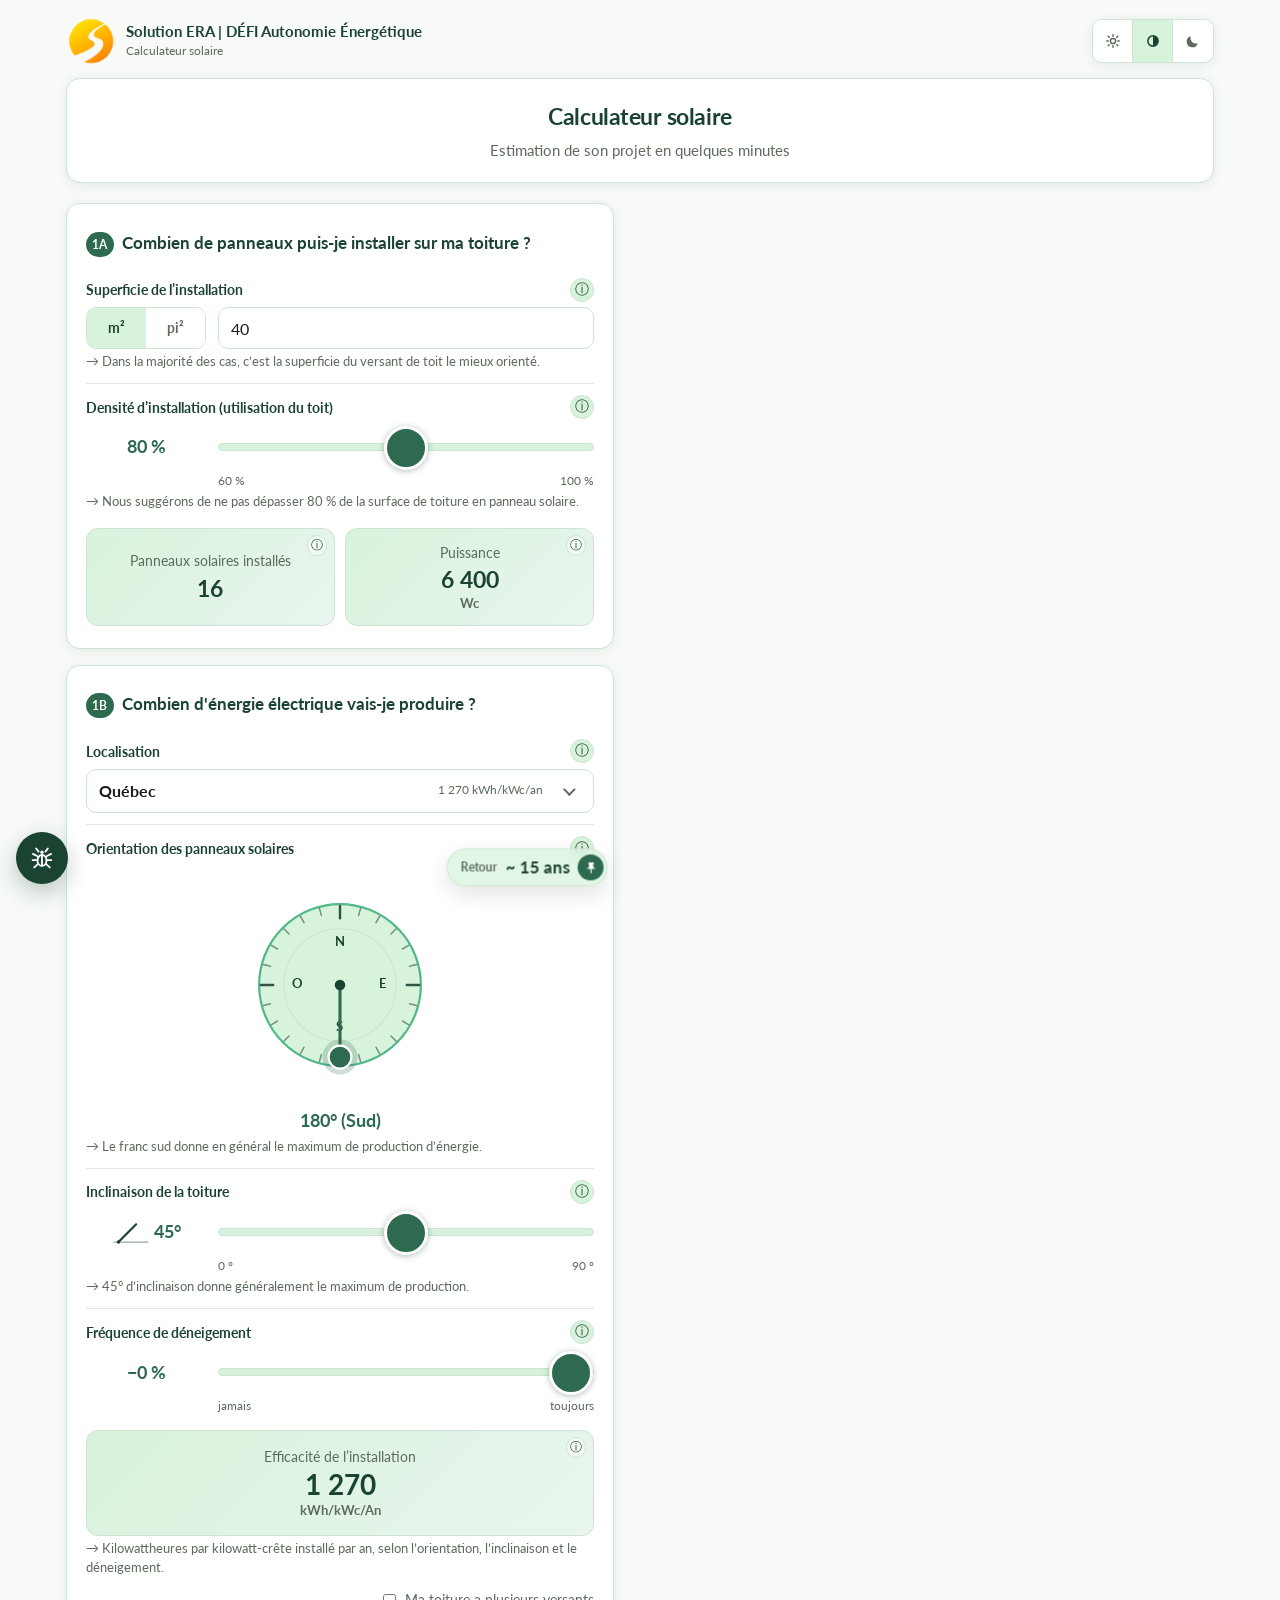
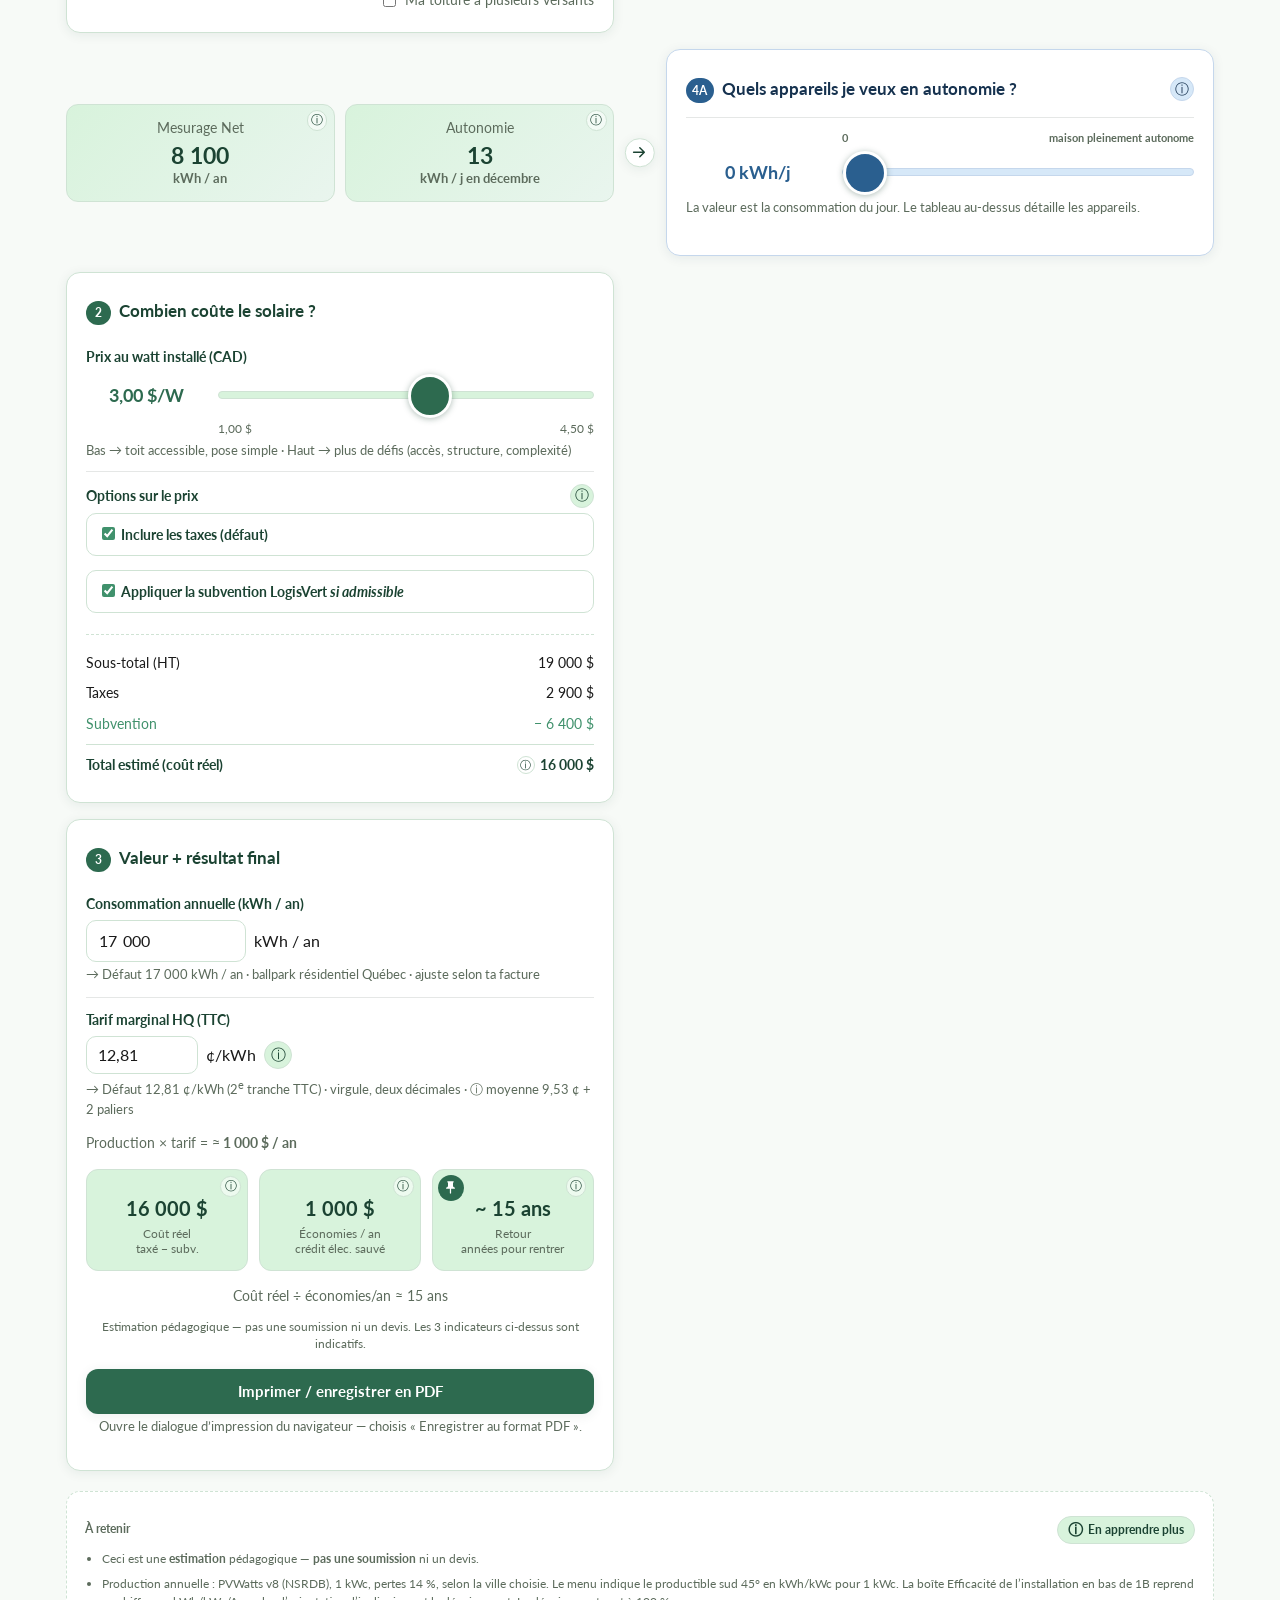
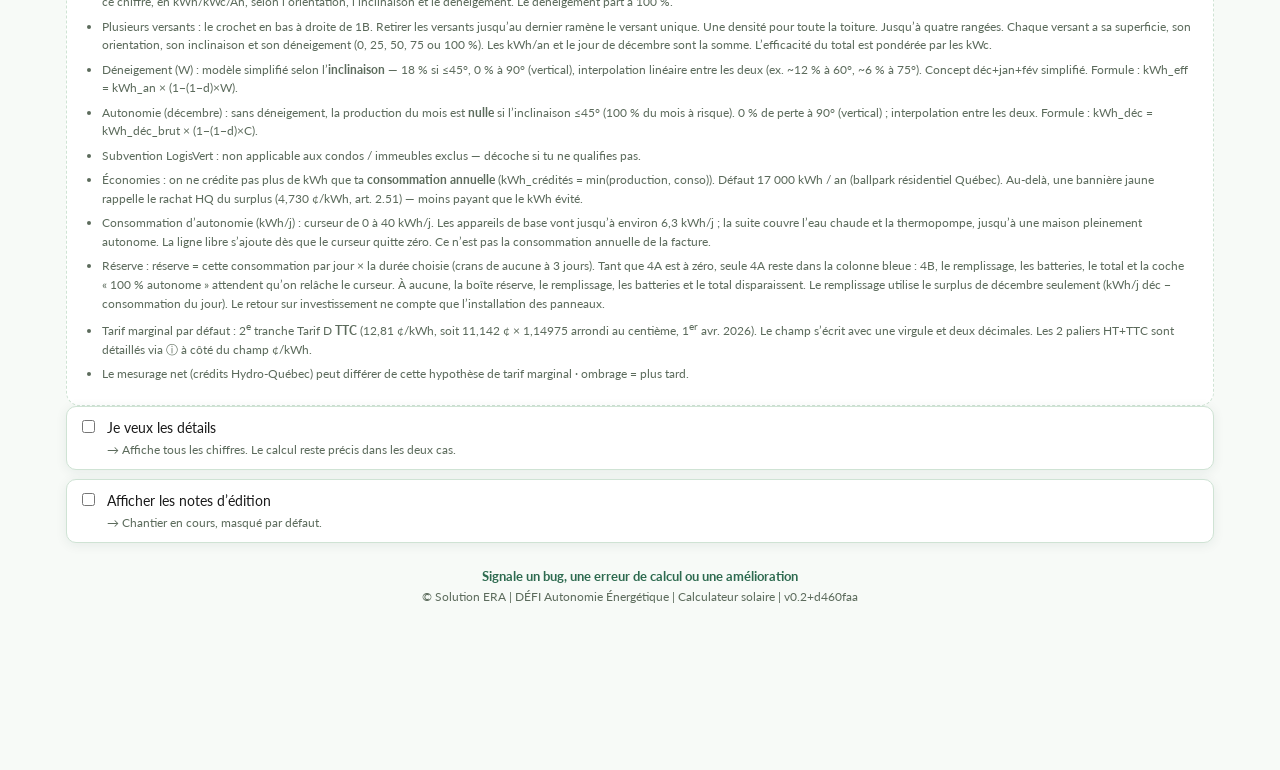
==== commit 546f47de: "Place les précisions de prix et d’aides dans le ⓘ. Les formules sous les cases (taxes, LogisVert, pl" ====
--- a/index.html
+++ b/index.html
@@ -449,15 +449,27 @@
       </div>
 
       <div class="field" role="group" aria-labelledby="optsLabel">
-        <div class="field-label" id="optsLabel">Options sur le prix</div>
+        <div class="label-row field-info-wrap">
+          <div class="field-label" id="optsLabel">Options sur le prix</div>
+          <button
+            type="button"
+            class="field-info-btn"
+            data-info="priceopts"
+            aria-haspopup="dialog"
+            aria-controls="fieldInfoModal"
+            aria-label="Aide : Options sur le prix"
+          >
+            <span aria-hidden="true">ⓘ</span>
+          </button>
+        </div>
         <div class="checks">
           <label class="check">
             <input type="checkbox" id="taxes" checked />
-            <span>Inclure les taxes (défaut)<span class="sub">→ Souvent oubliées · TPS+TVQ (15&nbsp;%)</span></span>
+            <span>Inclure les taxes (défaut)</span>
           </label>
           <label class="check">
             <input type="checkbox" id="subv" checked />
-            <span>Appliquer la subvention LogisVert <em>si admissible</em><span class="sub">→ Appliquée par défaut · décoche si non admissible · min(1&nbsp;000&nbsp;$/kW, 40&nbsp;% du HT) · condo n/a</span></span>
+            <span>Appliquer la subvention LogisVert <em>si admissible</em></span>
           </label>
         </div>
       </div>
@@ -682,15 +694,27 @@
         <p class="hint editor-inline" id="battDraftNote" hidden>Brouillon — le prix au kWh des batteries reste à confirmer.</p>
       </div>
       <div class="field" role="group" aria-labelledby="battOptsLabel">
-        <div class="field-label" id="battOptsLabel">Options sur le prix</div>
+        <div class="label-row field-info-wrap">
+          <div class="field-label" id="battOptsLabel">Options sur le prix</div>
+          <button
+            type="button"
+            class="field-info-btn"
+            data-info="battopts"
+            aria-haspopup="dialog"
+            aria-controls="fieldInfoModal"
+            aria-label="Aide : Options sur le prix des batteries"
+          >
+            <span aria-hidden="true">ⓘ</span>
+          </button>
+        </div>
         <div class="checks">
           <label class="check">
             <input type="checkbox" id="battTaxes" checked />
-            <span>Inclure les taxes (défaut)<span class="sub">→ Souvent oubliées · TPS+TVQ (15&nbsp;%)</span></span>
+            <span>Inclure les taxes (défaut)</span>
           </label>
           <label class="check check-locked">
             <input type="checkbox" id="battNoSubv" checked disabled />
-            <span>Non admissible à la subvention<span class="sub">→ LogisVert ne couvre pas les batteries</span></span>
+            <span>Non admissible à la subvention</span>
           </label>
         </div>
       </div>
@@ -848,6 +872,8 @@
           <h4>Batterie</h4>
           <p>Réserve = consommation par jour (curseur, plus la ligne libre) × durée choisie.</p>
           <p>Coût des batteries = nombre de modules Volthium (16,1&nbsp;kWh) × 16,1&nbsp;kWh × prix en $/kWh (curseur 100–500&nbsp;$), plus les taxes si la case de la carte 5 est cochée. 33&nbsp;kWh, c’est deux modules. LogisVert ne couvre pas les batteries.</p>
+          <p>→ Jusqu’à 4&nbsp;000&nbsp;$ · min(4&nbsp;000&nbsp;$, coût HT des batteries) · résidence principale · travaux dès le 1<sup>er</sup> oct. 2026</p>
+          <p>→ Jusqu’à 1&nbsp;000&nbsp;$ · honoraires du maître électricien (commutateur de transfert) · min(1&nbsp;000&nbsp;$, honoraires HT)</p>
           <p>Le total du projet additionne le coût réel des panneaux et le coût des batteries.</p>
         </div>
         <div class="info-block">
@@ -1030,6 +1056,32 @@
       <p>Un module Volthium fait 16,1&nbsp;kWh, donc un module coûte 16,1 × ce prix. Sous-total (HT) = nombre de modules × prix d’un module.</p>
       <p>Le nombre de modules est l’arrondi de la réserve ÷ 16,1. Pour 33&nbsp;kWh, cela fait deux modules. Au moins un module dès qu’il y a une réserve.</p>
       <p>Taxes (TPS+TVQ, 15&nbsp;%) si la case est cochée. Les batteries ne sont pas admissibles à LogisVert&nbsp;: subvention 0&nbsp;$.</p>
+      <p>→ Jusqu’à 4&nbsp;000&nbsp;$ · min(4&nbsp;000&nbsp;$, coût HT des batteries) · résidence principale · travaux dès le 1<sup>er</sup> oct. 2026</p>
+      <p>→ Jusqu’à 1&nbsp;000&nbsp;$ · honoraires du maître électricien (commutateur de transfert) · min(1&nbsp;000&nbsp;$, honoraires HT)</p>
+    </div>
+  </template>
+  <template id="tpl-info-priceopts">
+    <span data-info-title>Options sur le prix</span>
+    <div class="info-block">
+      <h4>Taxes</h4>
+      <p>→ Souvent oubliées · TPS+TVQ (15&nbsp;%).</p>
+    </div>
+    <div class="info-block">
+      <h4>Subvention LogisVert</h4>
+      <p>→ Appliquée par défaut · décoche si non admissible · min(1&nbsp;000&nbsp;$/kW, 40&nbsp;% du HT) · condo n/a</p>
+    </div>
+  </template>
+  <template id="tpl-info-battopts">
+    <span data-info-title>Options sur le prix des batteries</span>
+    <div class="info-block">
+      <h4>Taxes</h4>
+      <p>→ Souvent oubliées · TPS+TVQ (15&nbsp;%).</p>
+    </div>
+    <div class="info-block">
+      <h4>Subvention</h4>
+      <p>→ LogisVert ne couvre pas les batteries.</p>
+      <p>→ Jusqu’à 4&nbsp;000&nbsp;$ · min(4&nbsp;000&nbsp;$, coût HT des batteries) · résidence principale · travaux dès le 1<sup>er</sup> oct. 2026</p>
+      <p>→ Jusqu’à 1&nbsp;000&nbsp;$ · honoraires du maître électricien (commutateur de transfert) · min(1&nbsp;000&nbsp;$, honoraires HT)</p>
     </div>
   </template>
   <template id="tpl-info-project">
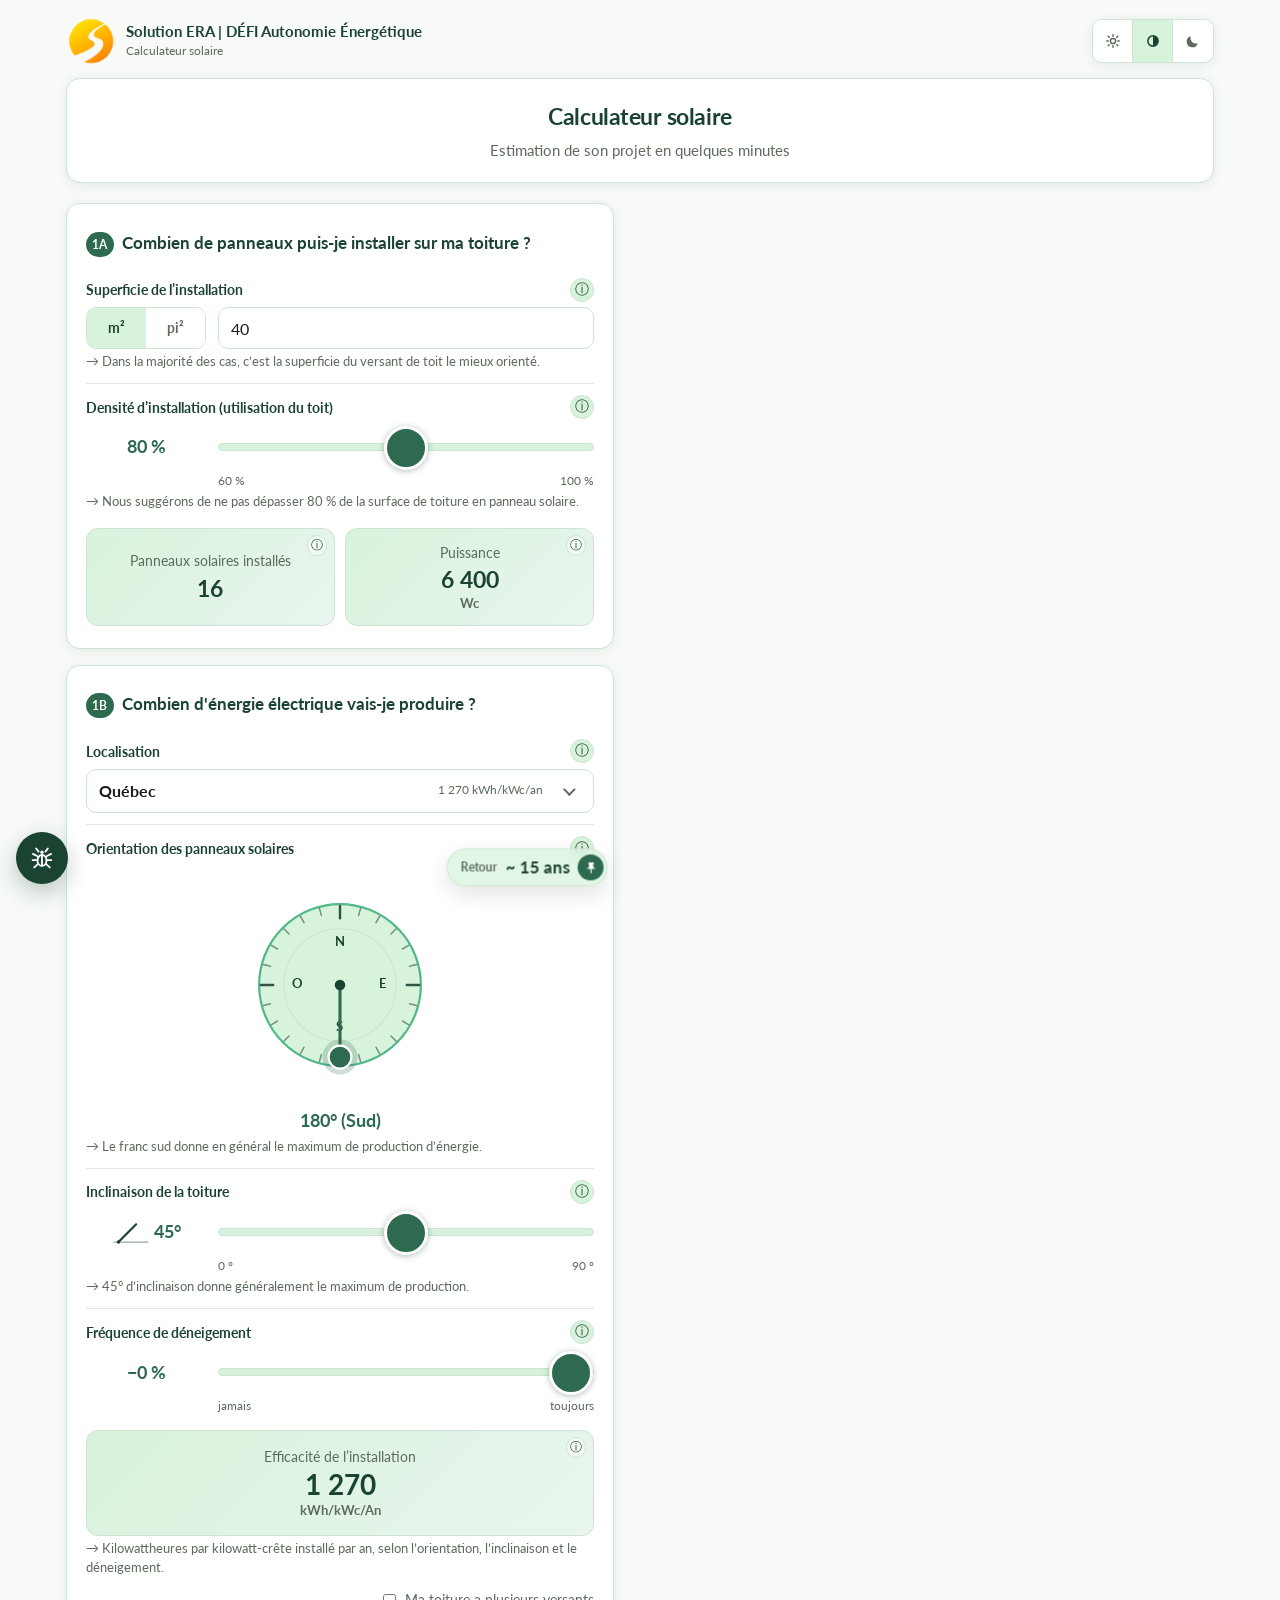
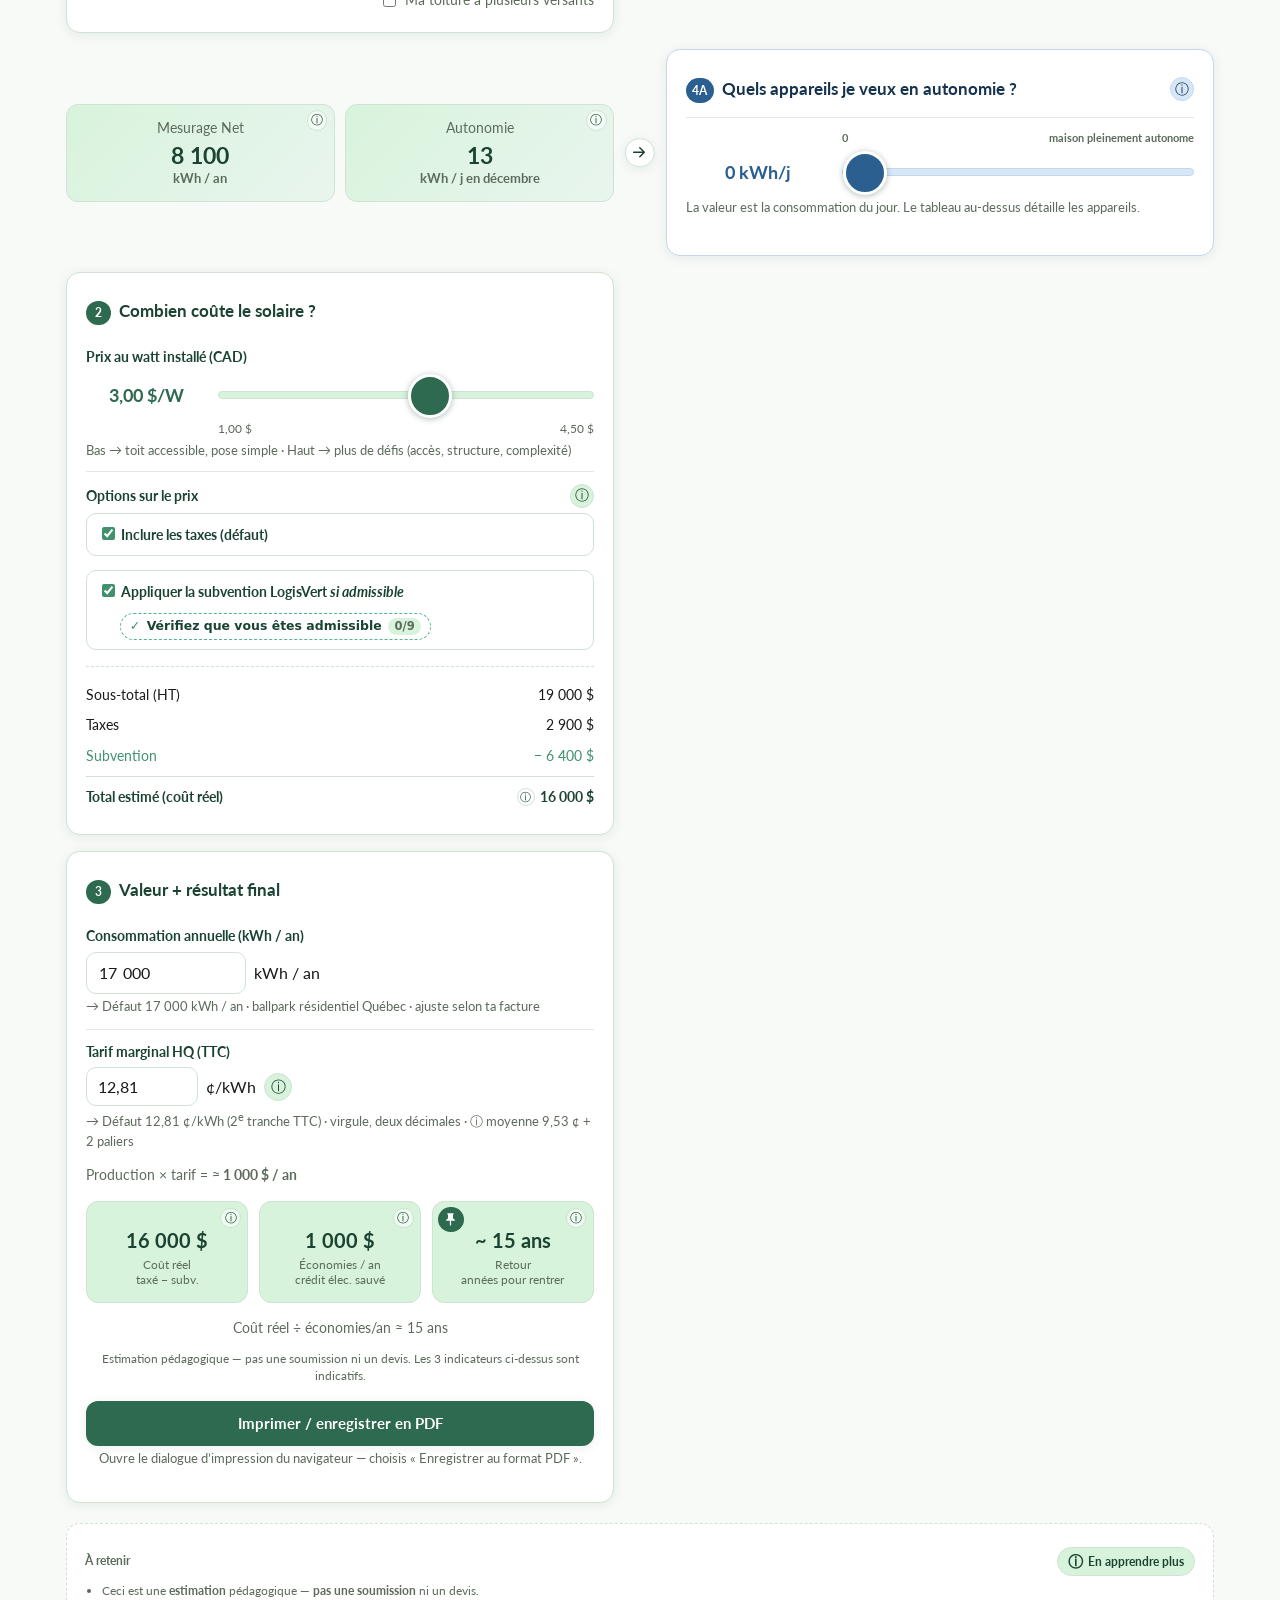
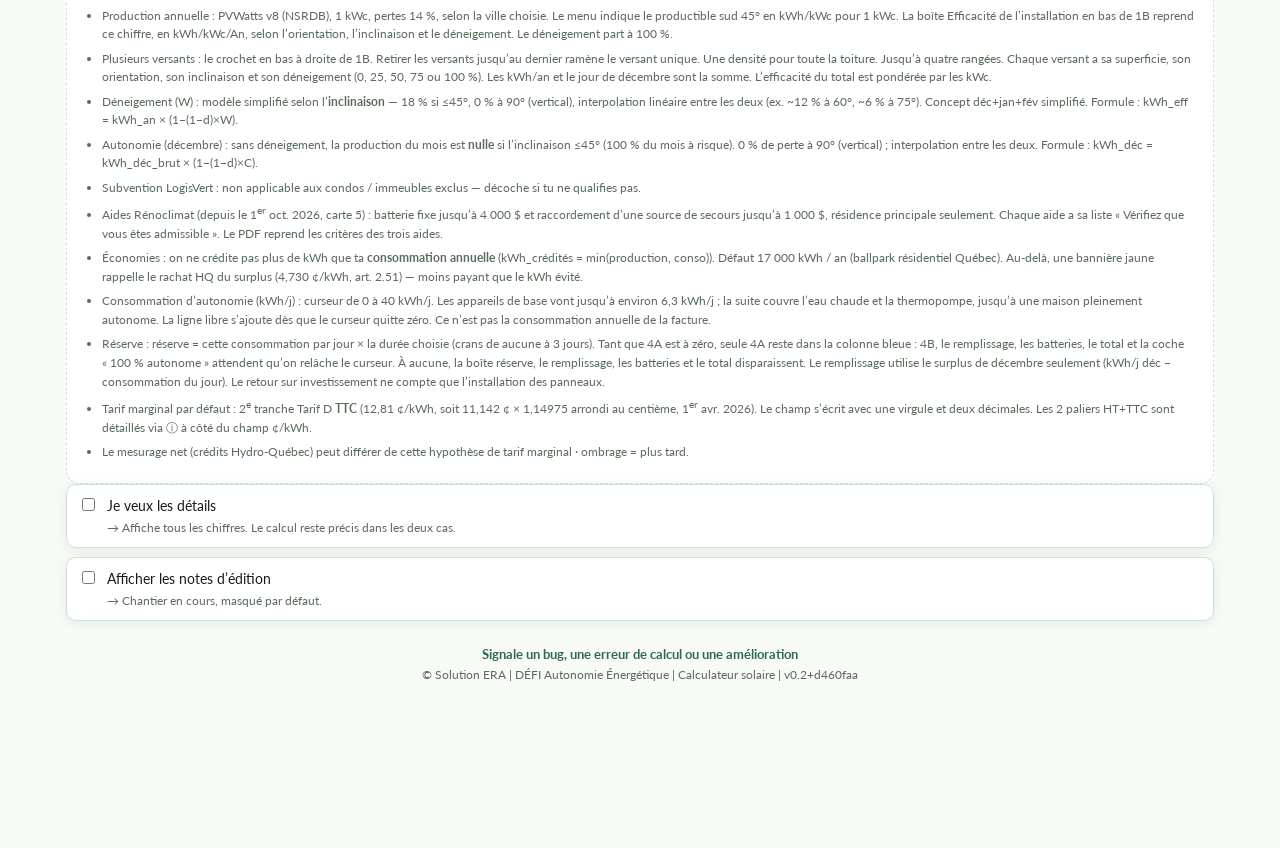
==== commit 756706fd: "Fusionne master : aides Rénoclimat, formules dans le ⓘ. Co-authored-by: Trizam <Trizam@users.noreply" ====
--- a/index.html
+++ b/index.html
@@ -467,10 +467,13 @@
             <input type="checkbox" id="taxes" checked />
             <span>Inclure les taxes (défaut)</span>
           </label>
-          <label class="check">
-            <input type="checkbox" id="subv" checked />
-            <span>Appliquer la subvention LogisVert <em>si admissible</em></span>
-          </label>
+          <div class="subv-check">
+            <label class="check">
+              <input type="checkbox" id="subv" checked />
+              <span>Appliquer la subvention LogisVert <em>si admissible</em></span>
+            </label>
+            <button type="button" class="subv-verify" data-subv-elig="logisvert" aria-haspopup="dialog" aria-controls="fieldInfoModal">Vérifiez que vous êtes admissible <span class="subv-verify-count" data-subv-count="logisvert">0/9</span></button>
+          </div>
         </div>
       </div>
 
@@ -712,17 +715,37 @@
             <input type="checkbox" id="battTaxes" checked />
             <span>Inclure les taxes (défaut)</span>
           </label>
-          <label class="check check-locked">
-            <input type="checkbox" id="battNoSubv" checked disabled />
-            <span>Non admissible à la subvention</span>
-          </label>
+          <div class="subv-check">
+            <label class="check">
+              <input type="checkbox" id="renoBatt" />
+              <span>Appliquer l’aide Rénoclimat — batterie fixe <em>si admissible</em></span>
+            </label>
+            <button type="button" class="subv-verify" data-subv-elig="renoBatt" aria-haspopup="dialog" aria-controls="fieldInfoModal">Vérifiez que vous êtes admissible <span class="subv-verify-count" data-subv-count="renoBatt">0/9</span></button>
+          </div>
+          <div class="subv-check">
+            <label class="check">
+              <input type="checkbox" id="renoRacc" />
+              <span>Appliquer l’aide Rénoclimat — raccordement d’une source de secours <em>si admissible</em></span>
+            </label>
+            <div class="racc-cost" id="raccCostWrap" hidden>
+              <label for="raccCost">Honoraires du maître électricien (HT)</label>
+              <div class="rate-box">
+                <input id="raccCost" class="grouped-int" type="text" inputmode="numeric" autocomplete="off" spellcheck="false" value="1 000" />
+                <span>$</span>
+              </div>
+              <p class="hint">→ Raccordement de la batterie au commutateur de transfert, puis au panneau. Pas compris dans le prix des batteries. Inscris le montant de ta soumission.</p>
+            </div>
+            <button type="button" class="subv-verify" data-subv-elig="renoRacc" aria-haspopup="dialog" aria-controls="fieldInfoModal">Vérifiez que vous êtes admissible <span class="subv-verify-count" data-subv-count="renoRacc">0/9</span></button>
+          </div>
         </div>
       </div>
       <p class="calc-line" id="outBatt">—</p>
       <div class="breakdown" aria-live="polite">
-        <div class="line"><span>Sous-total (HT)</span><span id="lineBattHT">—</span></div>
+        <div class="line"><span>Batteries (HT)</span><span id="lineBattHT">—</span></div>
+        <div class="line" id="lineRaccRow" hidden><span>Raccordement, maître électricien (HT)</span><span id="lineRaccHT">—</span></div>
         <div class="line"><span>Taxes</span><span id="lineBattTaxes">—</span></div>
-        <div class="line neg"><span>Subvention</span><span id="lineBattSubv">0&nbsp;$</span></div>
+        <div class="line neg"><span>Aide Rénoclimat — batterie</span><span id="lineBattSubv">—</span></div>
+        <div class="line neg"><span>Aide Rénoclimat — raccordement</span><span id="lineRaccSubv">—</span></div>
         <div class="line total"><span class="line-with-info">Total estimé pour l’autonomie <button type="button" class="field-info-btn result-info-btn result-info-inline" data-result-info="battcost" aria-haspopup="dialog" aria-controls="fieldInfoModal" aria-label="Comment c’est calculé : Total estimé pour l’autonomie" title="Comment c’est calculé"><span aria-hidden="true">ⓘ</span></button></span><span id="lineBatt">—</span></div>
       </div>
     </section>
@@ -790,6 +813,7 @@
         <li>Déneigement (W)&nbsp;: modèle simplifié selon l’<strong>inclinaison</strong> — 18&nbsp;% si ≤45°, 0&nbsp;% à 90° (vertical), interpolation linéaire entre les deux (ex. ~12&nbsp;% à 60°, ~6&nbsp;% à 75°). Concept déc+jan+fév simplifié. Formule&nbsp;: kWh_eff = kWh_an × (1−(1−d)×W).</li>
         <li>Autonomie (décembre)&nbsp;: sans déneigement, la production du mois est <strong>nulle</strong> si l’inclinaison ≤45° (100&nbsp;% du mois à risque). 0&nbsp;% de perte à 90° (vertical) ; interpolation entre les deux. Formule&nbsp;: kWh_déc = kWh_déc_brut × (1−(1−d)×C).</li>
         <li>Subvention LogisVert&nbsp;: non applicable aux condos / immeubles exclus — décoche si tu ne qualifies pas.</li>
+        <li>Aides Rénoclimat (depuis le 1<sup>er</sup>&nbsp;oct. 2026, carte 5)&nbsp;: batterie fixe jusqu’à 4&nbsp;000&nbsp;$ et raccordement d’une source de secours jusqu’à 1&nbsp;000&nbsp;$, résidence principale seulement. Chaque aide a sa liste «&nbsp;Vérifiez que vous êtes admissible&nbsp;». Le PDF reprend les critères des trois aides.</li>
         <li>Économies&nbsp;: on ne crédite pas plus de kWh que ta <strong>consommation annuelle</strong> (kWh_crédités = min(production, conso)). Défaut 17&nbsp;000 kWh / an (ballpark résidentiel Québec). Au-delà, une bannière jaune rappelle le rachat HQ du surplus (4,730&nbsp;¢/kWh, art.&nbsp;2.51) — moins payant que le kWh évité.</li>
         <li>Consommation d’autonomie (kWh/j)&nbsp;: curseur de 0 à 40&nbsp;kWh/j. Les appareils de base vont jusqu’à environ 6,3&nbsp;kWh/j&nbsp;; la suite couvre l’eau chaude et la thermopompe, jusqu’à une maison pleinement autonome. La ligne libre s’ajoute dès que le curseur quitte zéro. Ce n’est pas la consommation annuelle de la facture.</li>
         <li>Réserve&nbsp;: réserve = cette consommation par jour × la durée choisie (crans de aucune à 3 jours). Tant que 4A est à zéro, seule 4A reste dans la colonne bleue&nbsp;: 4B, le remplissage, les batteries, le total et la coche «&nbsp;100&nbsp;% autonome&nbsp;» attendent qu’on relâche le curseur. À aucune, la boîte réserve, le remplissage, les batteries et le total disparaissent. Le remplissage utilise le surplus de décembre seulement (kWh/j déc − consommation du jour). Le retour sur investissement ne compte que l’installation des panneaux.</li>
@@ -816,6 +840,7 @@
           <li>4A à zéro (#179, #180)&nbsp;: <code>html[data-need="off"]</code> masque tout ce qui porte <code>.need-only</code> (note décembre, coche 100&nbsp;%, 4B, remplissage, 5, 6) ; le tableau suit <code>.is-zero</code> (#173) en direct. 4A flotte centrée en hauteur avec Mesurage net / Autonomie ; la petite flèche reste entre les deux. Le basculement attend la fin du glissement (<code>change</code>), pas chaque cran.</li>
           <li>Réserve = cette consommation × un cran de durée (aucune, 5 min, 15 min, 30 min, 45 min, 1 h, 2 h, 4 h, 6 h, 8 h, 12 h, 1 jour, 1 jour et quart, 1 jour et demi, 2 jours, 2 jours et demi, 3 jours). À aucune, le reste de la colonne autonomie est masqué. Le remplissage utilise seulement le surplus de décembre.</li>
           <li>LogisVert reste sur les panneaux. Les taxes des batteries suivent la case de la carte 5 (cochée par défaut).</li>
+          <li>Rénoclimat (carte 5, décochées par défaut)&nbsp;: <code>renoBatt</code> = min(4&nbsp;000, batteries HT), <code>renoRacc</code> = min(1&nbsp;000, honoraires HT, <code>raccCost</code>, défaut 1&nbsp;000). Les honoraires et leurs taxes entrent au coût quand Raccordement est cochée. Les cases de critères ne bloquent rien et ne vont pas dans le lien&nbsp;; le PDF les montre (☑/☐).</li>
           <li>Le lien du scénario conserve aussi la durée de réserve, le prix ($/kWh, <code>battKwh</code>) et les taxes des batteries, la consommation du jour et la ligne libre.</li>
           <li>Plusieurs versants : case en haut. Une densité. Quatre rangées maximum. Déneigement par crans de 25 %. L’URL ajoute <code>multi=1</code> et <code>pans=m²:azimut:inclinaison:neige</code>.</li>
           <li>Ombrage : plus tard.</li>
@@ -872,8 +897,7 @@
           <h4>Batterie</h4>
           <p>Réserve = consommation par jour (curseur, plus la ligne libre) × durée choisie.</p>
           <p>Coût des batteries = nombre de modules Volthium (16,1&nbsp;kWh) × 16,1&nbsp;kWh × prix en $/kWh (curseur 100–500&nbsp;$), plus les taxes si la case de la carte 5 est cochée. 33&nbsp;kWh, c’est deux modules. LogisVert ne couvre pas les batteries.</p>
-          <p>→ Jusqu’à 4&nbsp;000&nbsp;$ · min(4&nbsp;000&nbsp;$, coût HT des batteries) · résidence principale · travaux dès le 1<sup>er</sup> oct. 2026</p>
-          <p>→ Jusqu’à 1&nbsp;000&nbsp;$ · honoraires du maître électricien (commutateur de transfert) · min(1&nbsp;000&nbsp;$, honoraires HT)</p>
+          <p>Rénoclimat (édition 2026, depuis le 1<sup>er</sup>&nbsp;octobre 2026) offre deux aides, à cocher dans la carte 5&nbsp;: batterie fixe, le moindre de 4&nbsp;000&nbsp;$ et du coût des batteries avant taxes&nbsp;; raccordement d’une source de secours, le moindre de 1&nbsp;000&nbsp;$ et des honoraires du maître électricien avant taxes. Ces honoraires s’ajoutent au coût dès que la case Raccordement est cochée.</p>
           <p>Le total du projet additionne le coût réel des panneaux et le coût des batteries.</p>
         </div>
         <div class="info-block">
@@ -1055,10 +1079,16 @@
       <p>Le curseur est le prix du marché en <strong>$/kWh</strong> de batterie, de 100 à 500&nbsp;$ (défaut 300&nbsp;$/kWh).</p>
       <p>Un module Volthium fait 16,1&nbsp;kWh, donc un module coûte 16,1 × ce prix. Sous-total (HT) = nombre de modules × prix d’un module.</p>
       <p>Le nombre de modules est l’arrondi de la réserve ÷ 16,1. Pour 33&nbsp;kWh, cela fait deux modules. Au moins un module dès qu’il y a une réserve.</p>
-      <p>Taxes (TPS+TVQ, 15&nbsp;%) si la case est cochée. Les batteries ne sont pas admissibles à LogisVert&nbsp;: subvention 0&nbsp;$.</p>
+      <p>Taxes (TPS+TVQ, 15&nbsp;%) si la case est cochée. Les batteries ne sont pas admissibles à LogisVert.</p>
       <p>→ Jusqu’à 4&nbsp;000&nbsp;$ · min(4&nbsp;000&nbsp;$, coût HT des batteries) · résidence principale · travaux dès le 1<sup>er</sup> oct. 2026</p>
       <p>→ Jusqu’à 1&nbsp;000&nbsp;$ · honoraires du maître électricien (commutateur de transfert) · min(1&nbsp;000&nbsp;$, honoraires HT)</p>
     </div>
+    <div class="info-block">
+      <h4>Aides Rénoclimat (depuis le 1<sup>er</sup>&nbsp;octobre 2026)</h4>
+      <p><strong>Batterie fixe</strong>&nbsp;: aide = min(4&nbsp;000&nbsp;$, coût des batteries avant taxes). Système fixe d’au moins 5&nbsp;kWh, relié en permanence au panneau, onduleur non isolé du réseau et conforme à la norme E.12-07 d’Hydro-Québec. Résidence principale seulement.</p>
+      <p><strong>Raccordement d’une source de secours</strong>&nbsp;: aide = min(1&nbsp;000&nbsp;$, honoraires du maître électricien avant taxes). Cocher la case ajoute ces honoraires au coût (défaut 1&nbsp;000&nbsp;$, à remplacer par ta soumission). L’achat du commutateur n’est pas couvert.</p>
+      <p>Les taxes restent à payer. Cocher les critères de «&nbsp;Vérifiez que vous êtes admissible&nbsp;» n’est pas obligatoire&nbsp;: la case applique l’aide.</p>
+    </div>
   </template>
   <template id="tpl-info-priceopts">
     <span data-info-title>Options sur le prix</span>
@@ -1078,10 +1108,11 @@
       <p>→ Souvent oubliées · TPS+TVQ (15&nbsp;%).</p>
     </div>
     <div class="info-block">
-      <h4>Subvention</h4>
+      <h4>Aides</h4>
       <p>→ LogisVert ne couvre pas les batteries.</p>
       <p>→ Jusqu’à 4&nbsp;000&nbsp;$ · min(4&nbsp;000&nbsp;$, coût HT des batteries) · résidence principale · travaux dès le 1<sup>er</sup> oct. 2026</p>
       <p>→ Jusqu’à 1&nbsp;000&nbsp;$ · honoraires du maître électricien (commutateur de transfert) · min(1&nbsp;000&nbsp;$, honoraires HT)</p>
+      <p>Cocher la case Rénoclimat applique l’aide.</p>
     </div>
   </template>
   <template id="tpl-info-project">
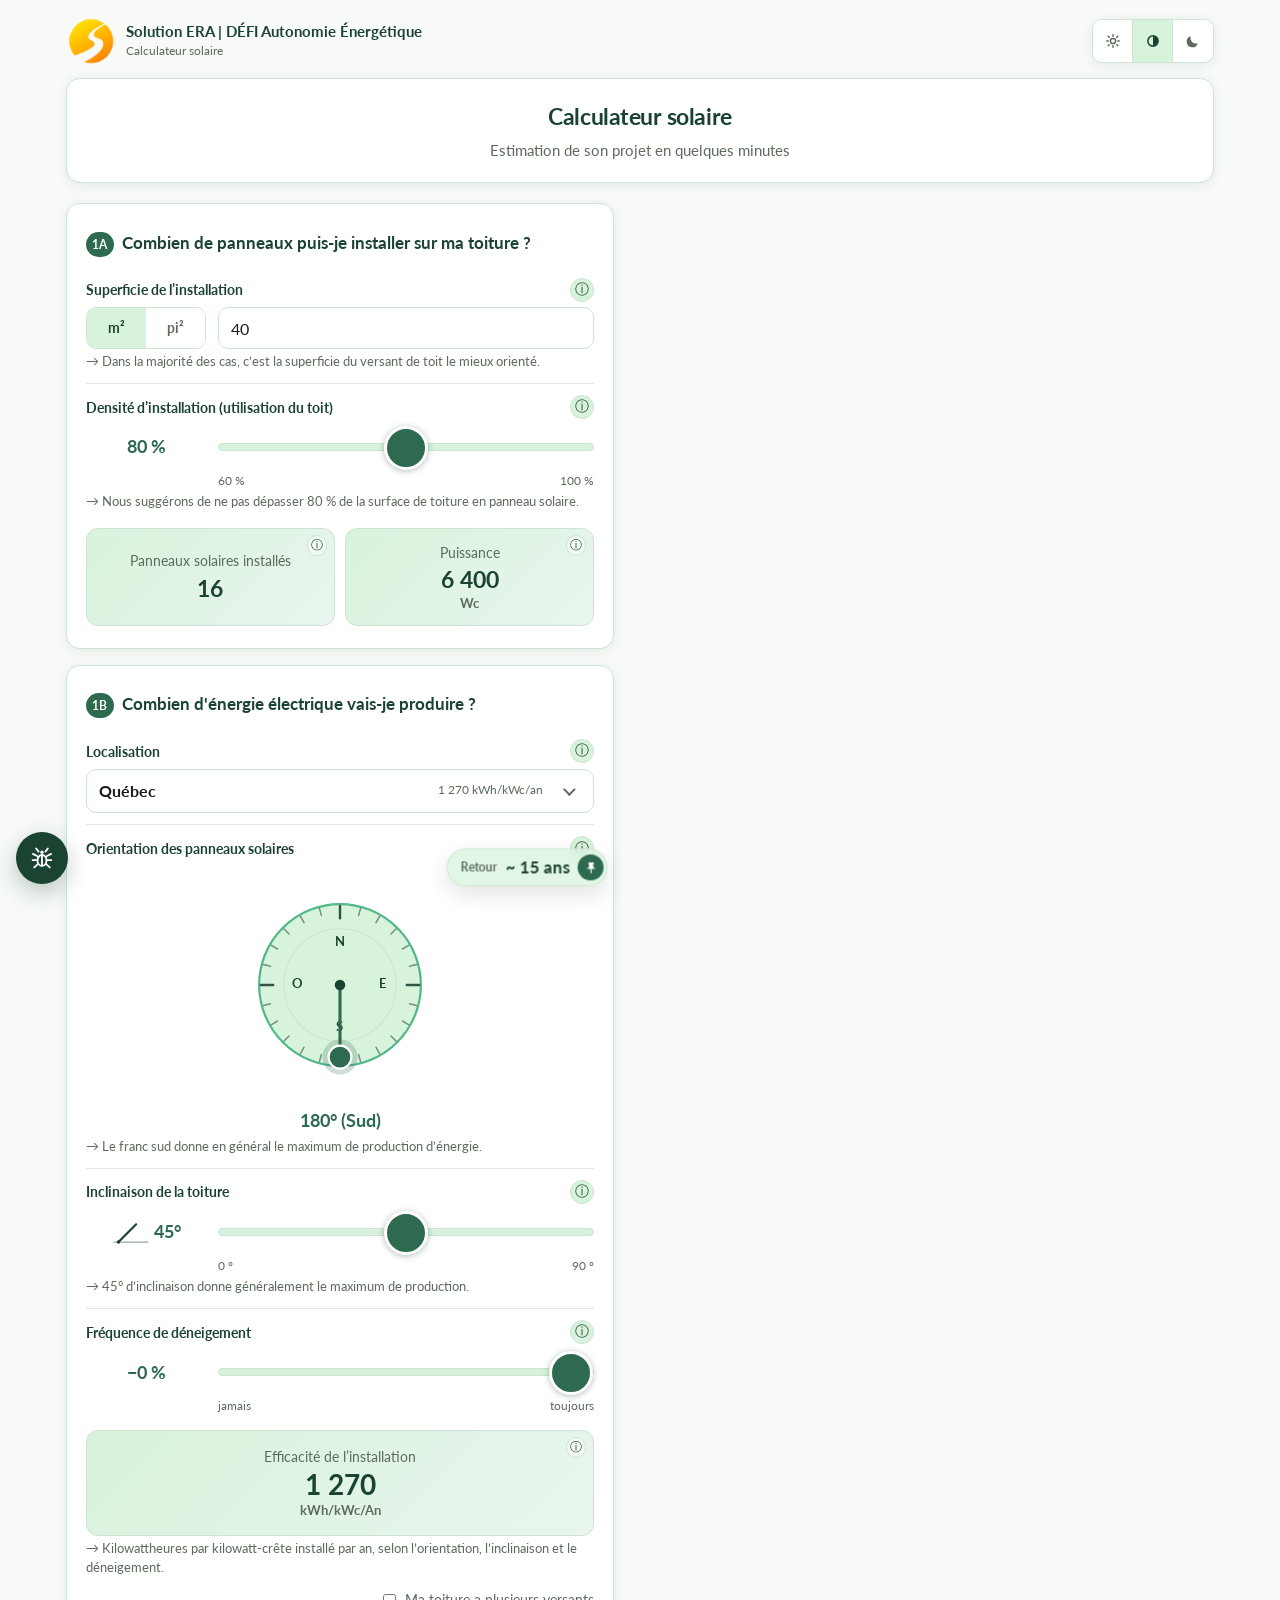
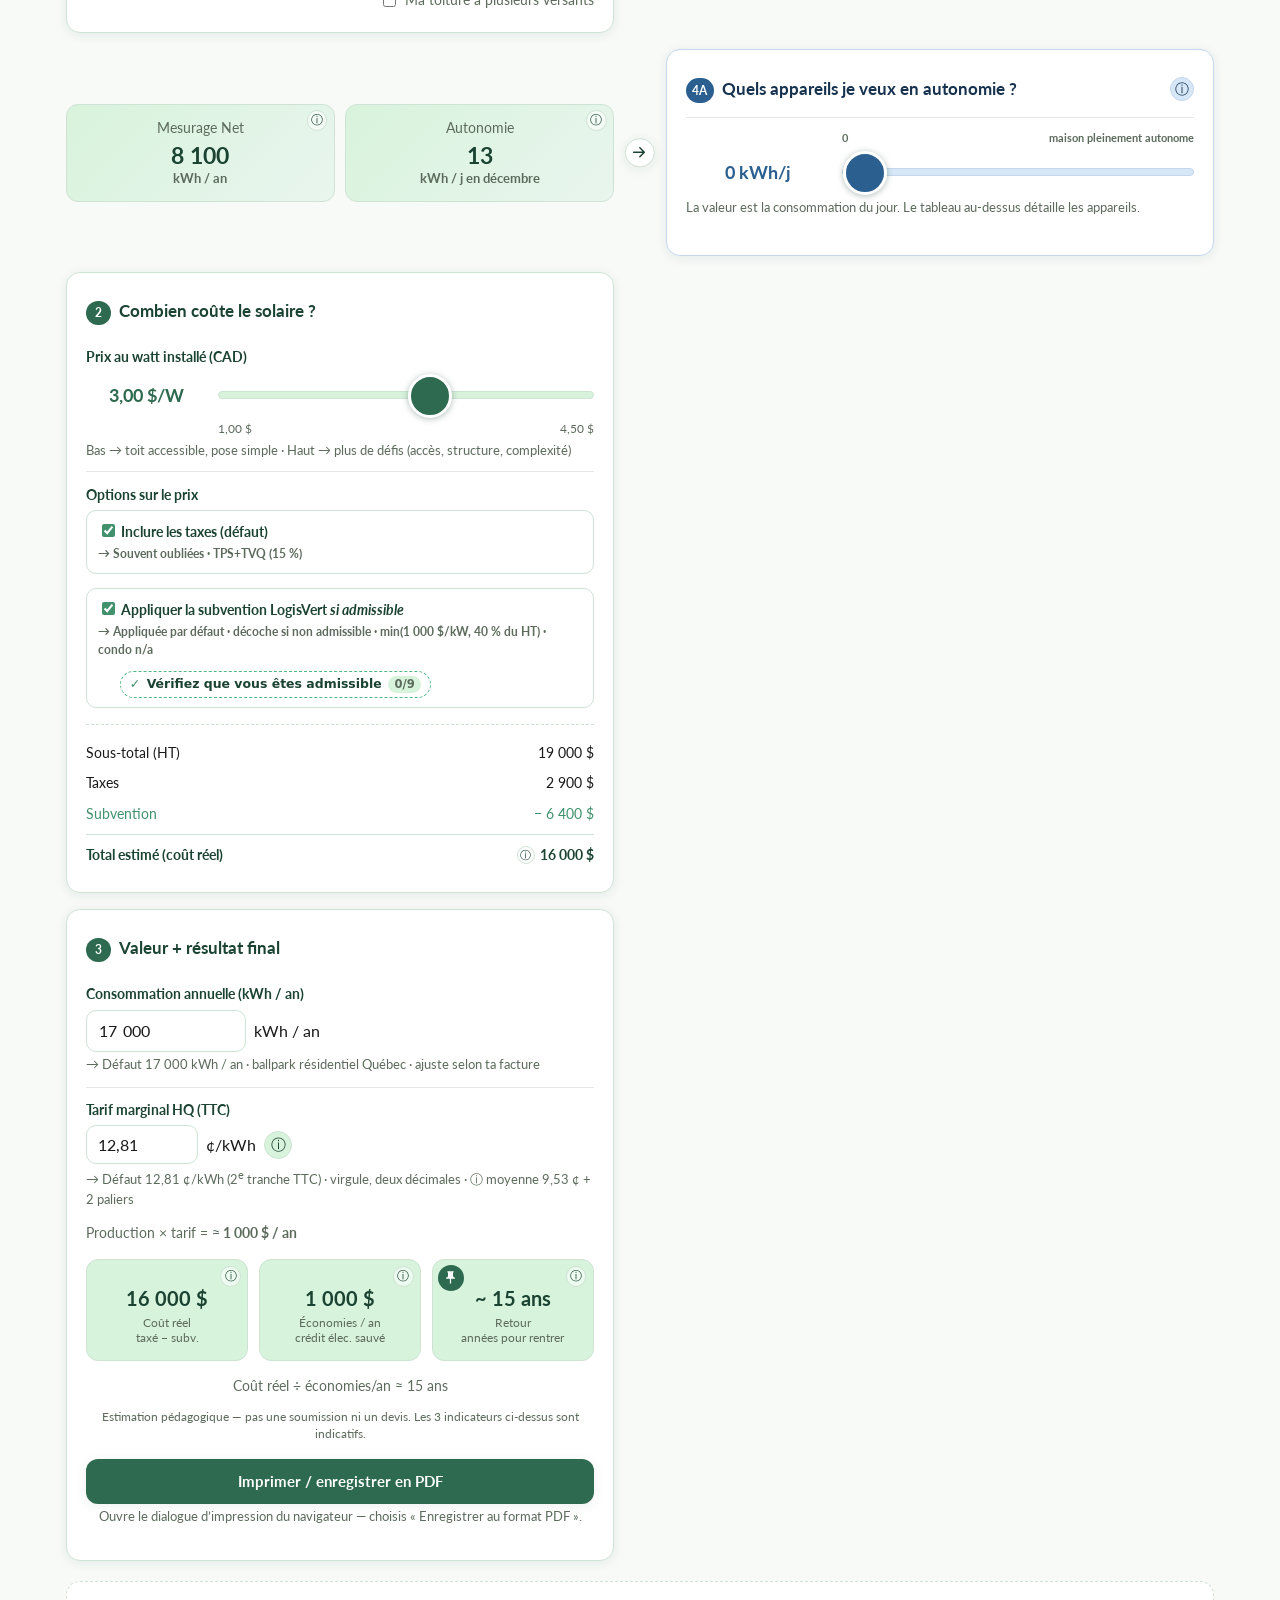
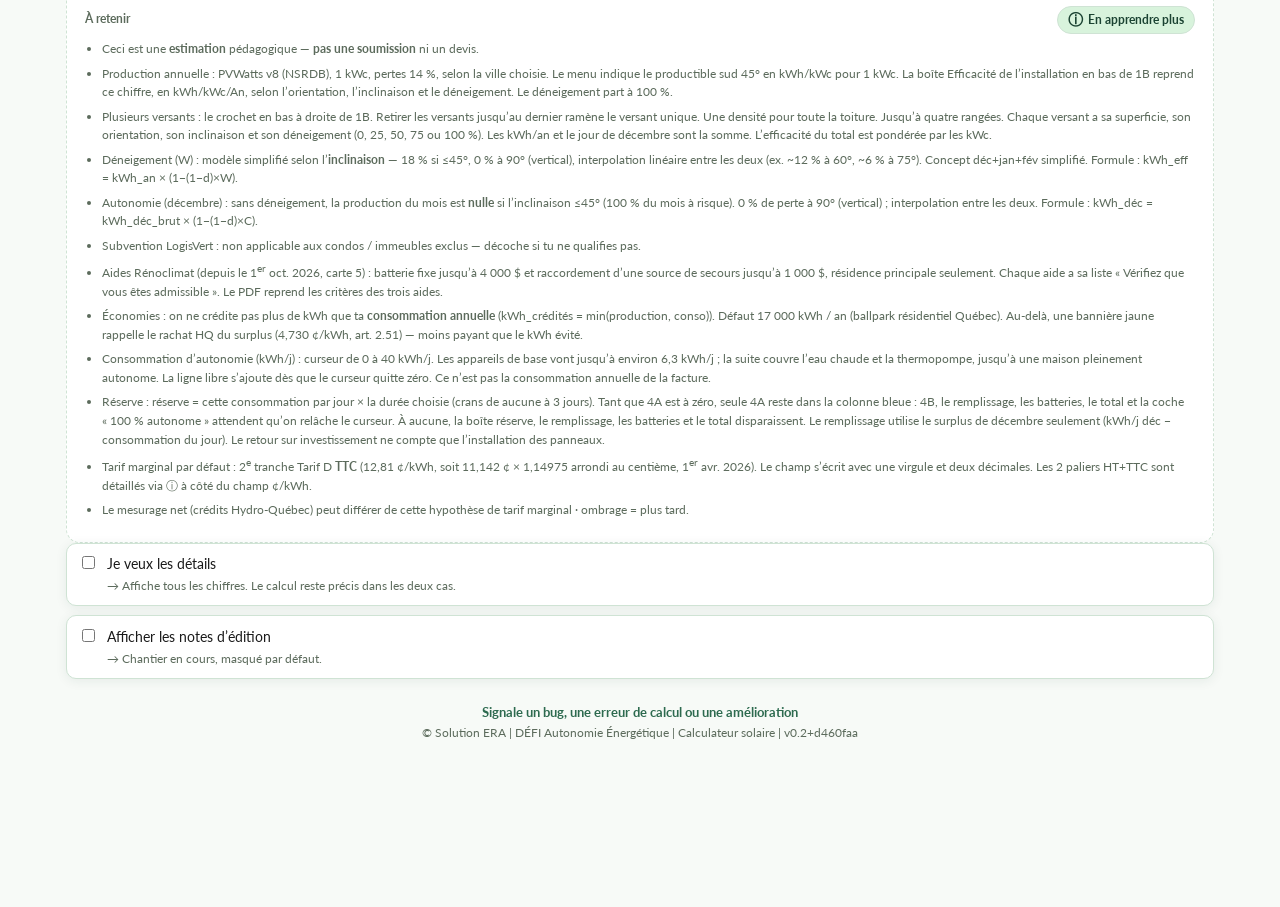
==== commit 20c02e0f: "Carte 5 : aide batterie sous 5 kWh, 1 000 $ sur le reste, équation dans le ⓘ L’aide Rénoclimat batte" ====
--- a/index.html
+++ b/index.html
@@ -449,28 +449,16 @@
       </div>
 
       <div class="field" role="group" aria-labelledby="optsLabel">
-        <div class="label-row field-info-wrap">
-          <div class="field-label" id="optsLabel">Options sur le prix</div>
-          <button
-            type="button"
-            class="field-info-btn"
-            data-info="priceopts"
-            aria-haspopup="dialog"
-            aria-controls="fieldInfoModal"
-            aria-label="Aide : Options sur le prix"
-          >
-            <span aria-hidden="true">ⓘ</span>
-          </button>
-        </div>
+        <div class="field-label" id="optsLabel">Options sur le prix</div>
         <div class="checks">
           <label class="check">
             <input type="checkbox" id="taxes" checked />
-            <span>Inclure les taxes (défaut)</span>
+            <span>Inclure les taxes (défaut)<span class="sub">→ Souvent oubliées · TPS+TVQ (15&nbsp;%)</span></span>
           </label>
           <div class="subv-check">
             <label class="check">
               <input type="checkbox" id="subv" checked />
-              <span>Appliquer la subvention LogisVert <em>si admissible</em></span>
+              <span>Appliquer la subvention LogisVert <em>si admissible</em><span class="sub">→ Appliquée par défaut · décoche si non admissible · min(1&nbsp;000&nbsp;$/kW, 40&nbsp;% du HT) · condo n/a</span></span>
             </label>
             <button type="button" class="subv-verify" data-subv-elig="logisvert" aria-haspopup="dialog" aria-controls="fieldInfoModal">Vérifiez que vous êtes admissible <span class="subv-verify-count" data-subv-count="logisvert">0/9</span></button>
           </div>
@@ -694,57 +682,36 @@
             <div class="slider-meta"><span>100&nbsp;$/kWh</span><span>500&nbsp;$/kWh</span></div>
           </div>
         </div>
+        <p class="hint">→ Fourchette du marché. Un module Volthium de 16,1&nbsp;kWh coûte 16,1 × ce prix.</p>
         <p class="hint editor-inline" id="battDraftNote" hidden>Brouillon — le prix au kWh des batteries reste à confirmer.</p>
       </div>
       <div class="field" role="group" aria-labelledby="battOptsLabel">
-        <div class="label-row field-info-wrap">
-          <div class="field-label" id="battOptsLabel">Options sur le prix</div>
-          <button
-            type="button"
-            class="field-info-btn"
-            data-info="battopts"
-            aria-haspopup="dialog"
-            aria-controls="fieldInfoModal"
-            aria-label="Aide : Options sur le prix des batteries"
-          >
-            <span aria-hidden="true">ⓘ</span>
-          </button>
-        </div>
+        <div class="field-label" id="battOptsLabel">Options sur le prix</div>
         <div class="checks">
           <label class="check">
             <input type="checkbox" id="battTaxes" checked />
-            <span>Inclure les taxes (défaut)</span>
+            <span>Inclure les taxes (défaut)<span class="sub">→ Souvent oubliées · TPS+TVQ (15&nbsp;%)</span></span>
           </label>
           <div class="subv-check">
             <label class="check">
               <input type="checkbox" id="renoBatt" />
-              <span>Appliquer l’aide Rénoclimat — batterie fixe <em>si admissible</em></span>
+              <span>Appliquer l’aide Rénoclimat — batterie fixe <em>si admissible</em><span class="sub">→ Jusqu’à 4&nbsp;000&nbsp;$ · min(4&nbsp;000&nbsp;$, coût HT) · 0&nbsp;$ sous 5&nbsp;kWh installés</span></span>
             </label>
             <button type="button" class="subv-verify" data-subv-elig="renoBatt" aria-haspopup="dialog" aria-controls="fieldInfoModal">Vérifiez que vous êtes admissible <span class="subv-verify-count" data-subv-count="renoBatt">0/9</span></button>
           </div>
           <div class="subv-check">
             <label class="check">
               <input type="checkbox" id="renoRacc" />
-              <span>Appliquer l’aide Rénoclimat — raccordement d’une source de secours <em>si admissible</em></span>
+              <span>Appliquer l’aide Rénoclimat — raccordement d’une source de secours <em>si admissible</em><span class="sub">→ Jusqu’à 1&nbsp;000&nbsp;$ · couvre le reste du coût des batteries après l’aide batterie</span></span>
             </label>
-            <div class="racc-cost" id="raccCostWrap" hidden>
-              <label for="raccCost">Honoraires du maître électricien (HT)</label>
-              <div class="rate-box">
-                <input id="raccCost" class="grouped-int" type="text" inputmode="numeric" autocomplete="off" spellcheck="false" value="1 000" />
-                <span>$</span>
-              </div>
-              <p class="hint">→ Raccordement de la batterie au commutateur de transfert, puis au panneau. Pas compris dans le prix des batteries. Inscris le montant de ta soumission.</p>
-            </div>
             <button type="button" class="subv-verify" data-subv-elig="renoRacc" aria-haspopup="dialog" aria-controls="fieldInfoModal">Vérifiez que vous êtes admissible <span class="subv-verify-count" data-subv-count="renoRacc">0/9</span></button>
           </div>
         </div>
       </div>
-      <p class="calc-line" id="outBatt">—</p>
       <div class="breakdown" aria-live="polite">
-        <div class="line"><span>Batteries (HT)</span><span id="lineBattHT">—</span></div>
-        <div class="line" id="lineRaccRow" hidden><span>Raccordement, maître électricien (HT)</span><span id="lineRaccHT">—</span></div>
+        <div class="line"><span>Batteries (HT)</span><span class="line-total-amt"><button type="button" class="field-info-btn result-info-btn result-info-inline" data-result-info="battht" aria-haspopup="dialog" aria-controls="fieldInfoModal" aria-label="Comment c’est calculé : Batteries (HT)" title="Comment c’est calculé"><span aria-hidden="true">ⓘ</span></button><span id="lineBattHT">—</span></span></div>
         <div class="line"><span>Taxes</span><span id="lineBattTaxes">—</span></div>
-        <div class="line neg"><span>Aide Rénoclimat — batterie</span><span id="lineBattSubv">—</span></div>
+        <div class="line neg"><span>Aide Rénoclimat — batterie<span class="sub" id="battSubvCut" hidden>→ 0&nbsp;$ sous 5&nbsp;kWh installés</span></span><span id="lineBattSubv">—</span></div>
         <div class="line neg"><span>Aide Rénoclimat — raccordement</span><span id="lineRaccSubv">—</span></div>
         <div class="line total"><span class="line-with-info">Total estimé pour l’autonomie <button type="button" class="field-info-btn result-info-btn result-info-inline" data-result-info="battcost" aria-haspopup="dialog" aria-controls="fieldInfoModal" aria-label="Comment c’est calculé : Total estimé pour l’autonomie" title="Comment c’est calculé"><span aria-hidden="true">ⓘ</span></button></span><span id="lineBatt">—</span></div>
       </div>
@@ -840,7 +807,7 @@
           <li>4A à zéro (#179, #180)&nbsp;: <code>html[data-need="off"]</code> masque tout ce qui porte <code>.need-only</code> (note décembre, coche 100&nbsp;%, 4B, remplissage, 5, 6) ; le tableau suit <code>.is-zero</code> (#173) en direct. 4A flotte centrée en hauteur avec Mesurage net / Autonomie ; la petite flèche reste entre les deux. Le basculement attend la fin du glissement (<code>change</code>), pas chaque cran.</li>
           <li>Réserve = cette consommation × un cran de durée (aucune, 5 min, 15 min, 30 min, 45 min, 1 h, 2 h, 4 h, 6 h, 8 h, 12 h, 1 jour, 1 jour et quart, 1 jour et demi, 2 jours, 2 jours et demi, 3 jours). À aucune, le reste de la colonne autonomie est masqué. Le remplissage utilise seulement le surplus de décembre.</li>
           <li>LogisVert reste sur les panneaux. Les taxes des batteries suivent la case de la carte 5 (cochée par défaut).</li>
-          <li>Rénoclimat (carte 5, décochées par défaut)&nbsp;: <code>renoBatt</code> = min(4&nbsp;000, batteries HT), <code>renoRacc</code> = min(1&nbsp;000, honoraires HT, <code>raccCost</code>, défaut 1&nbsp;000). Les honoraires et leurs taxes entrent au coût quand Raccordement est cochée. Les cases de critères ne bloquent rien et ne vont pas dans le lien&nbsp;; le PDF les montre (☑/☐).</li>
+          <li>Rénoclimat (carte 5, décochées par défaut)&nbsp;: <code>renoBatt</code> = min(4&nbsp;000, batteries HT), 0&nbsp;$ sous 5&nbsp;kWh installés. <code>renoRacc</code> = min(1&nbsp;000, reste du HT après l’aide batterie). Pas de champ d’honoraires. L’équation «&nbsp;modules × 16,1&nbsp;kWh × $/kWh&nbsp;» est dans le ⓘ de Batteries (HT). Les cases de critères ne bloquent rien et ne vont pas dans le lien&nbsp;; le PDF les montre (☑/☐).</li>
           <li>Le lien du scénario conserve aussi la durée de réserve, le prix ($/kWh, <code>battKwh</code>) et les taxes des batteries, la consommation du jour et la ligne libre.</li>
           <li>Plusieurs versants : case en haut. Une densité. Quatre rangées maximum. Déneigement par crans de 25 %. L’URL ajoute <code>multi=1</code> et <code>pans=m²:azimut:inclinaison:neige</code>.</li>
           <li>Ombrage : plus tard.</li>
@@ -897,7 +864,7 @@
           <h4>Batterie</h4>
           <p>Réserve = consommation par jour (curseur, plus la ligne libre) × durée choisie.</p>
           <p>Coût des batteries = nombre de modules Volthium (16,1&nbsp;kWh) × 16,1&nbsp;kWh × prix en $/kWh (curseur 100–500&nbsp;$), plus les taxes si la case de la carte 5 est cochée. 33&nbsp;kWh, c’est deux modules. LogisVert ne couvre pas les batteries.</p>
-          <p>Rénoclimat (édition 2026, depuis le 1<sup>er</sup>&nbsp;octobre 2026) offre deux aides, à cocher dans la carte 5&nbsp;: batterie fixe, le moindre de 4&nbsp;000&nbsp;$ et du coût des batteries avant taxes&nbsp;; raccordement d’une source de secours, le moindre de 1&nbsp;000&nbsp;$ et des honoraires du maître électricien avant taxes. Ces honoraires s’ajoutent au coût dès que la case Raccordement est cochée.</p>
+          <p>Rénoclimat (édition 2026, depuis le 1<sup>er</sup>&nbsp;octobre 2026) offre deux aides, à cocher dans la carte 5&nbsp;: batterie fixe, le moindre de 4&nbsp;000&nbsp;$ et du coût des batteries avant taxes, et 0&nbsp;$ sous 5&nbsp;kWh installés&nbsp;; raccordement d’une source de secours, jusqu’à 1&nbsp;000&nbsp;$ sur ce qui reste de ce coût une fois l’aide batterie appliquée. La facture du maître électricien se fait selon ce besoin&nbsp;: elle n’est pas un champ du calcul.</p>
           <p>Le total du projet additionne le coût réel des panneaux et le coût des batteries.</p>
         </div>
         <div class="info-block">
@@ -1080,39 +1047,12 @@
       <p>Un module Volthium fait 16,1&nbsp;kWh, donc un module coûte 16,1 × ce prix. Sous-total (HT) = nombre de modules × prix d’un module.</p>
       <p>Le nombre de modules est l’arrondi de la réserve ÷ 16,1. Pour 33&nbsp;kWh, cela fait deux modules. Au moins un module dès qu’il y a une réserve.</p>
       <p>Taxes (TPS+TVQ, 15&nbsp;%) si la case est cochée. Les batteries ne sont pas admissibles à LogisVert.</p>
-      <p>→ Jusqu’à 4&nbsp;000&nbsp;$ · min(4&nbsp;000&nbsp;$, coût HT des batteries) · résidence principale · travaux dès le 1<sup>er</sup> oct. 2026</p>
-      <p>→ Jusqu’à 1&nbsp;000&nbsp;$ · honoraires du maître électricien (commutateur de transfert) · min(1&nbsp;000&nbsp;$, honoraires HT)</p>
     </div>
     <div class="info-block">
       <h4>Aides Rénoclimat (depuis le 1<sup>er</sup>&nbsp;octobre 2026)</h4>
-      <p><strong>Batterie fixe</strong>&nbsp;: aide = min(4&nbsp;000&nbsp;$, coût des batteries avant taxes). Système fixe d’au moins 5&nbsp;kWh, relié en permanence au panneau, onduleur non isolé du réseau et conforme à la norme E.12-07 d’Hydro-Québec. Résidence principale seulement.</p>
-      <p><strong>Raccordement d’une source de secours</strong>&nbsp;: aide = min(1&nbsp;000&nbsp;$, honoraires du maître électricien avant taxes). Cocher la case ajoute ces honoraires au coût (défaut 1&nbsp;000&nbsp;$, à remplacer par ta soumission). L’achat du commutateur n’est pas couvert.</p>
+      <p><strong>Batterie fixe</strong>&nbsp;: aide = min(4&nbsp;000&nbsp;$, coût des batteries avant taxes), et 0&nbsp;$ si moins de 5&nbsp;kWh sont installés. Système fixe relié en permanence au panneau, onduleur non isolé du réseau et conforme à la norme E.12-07 d’Hydro-Québec. Résidence principale seulement.</p>
+      <p><strong>Raccordement d’une source de secours</strong>&nbsp;: jusqu’à 1&nbsp;000&nbsp;$ sur ce qui reste du coût des batteries avant taxes, une fois l’aide batterie appliquée. La facture du maître électricien se fait selon ce besoin. L’achat du commutateur n’est pas couvert.</p>
       <p>Les taxes restent à payer. Cocher les critères de «&nbsp;Vérifiez que vous êtes admissible&nbsp;» n’est pas obligatoire&nbsp;: la case applique l’aide.</p>
-    </div>
-  </template>
-  <template id="tpl-info-priceopts">
-    <span data-info-title>Options sur le prix</span>
-    <div class="info-block">
-      <h4>Taxes</h4>
-      <p>→ Souvent oubliées · TPS+TVQ (15&nbsp;%).</p>
-    </div>
-    <div class="info-block">
-      <h4>Subvention LogisVert</h4>
-      <p>→ Appliquée par défaut · décoche si non admissible · min(1&nbsp;000&nbsp;$/kW, 40&nbsp;% du HT) · condo n/a</p>
-    </div>
-  </template>
-  <template id="tpl-info-battopts">
-    <span data-info-title>Options sur le prix des batteries</span>
-    <div class="info-block">
-      <h4>Taxes</h4>
-      <p>→ Souvent oubliées · TPS+TVQ (15&nbsp;%).</p>
-    </div>
-    <div class="info-block">
-      <h4>Aides</h4>
-      <p>→ LogisVert ne couvre pas les batteries.</p>
-      <p>→ Jusqu’à 4&nbsp;000&nbsp;$ · min(4&nbsp;000&nbsp;$, coût HT des batteries) · résidence principale · travaux dès le 1<sup>er</sup> oct. 2026</p>
-      <p>→ Jusqu’à 1&nbsp;000&nbsp;$ · honoraires du maître électricien (commutateur de transfert) · min(1&nbsp;000&nbsp;$, honoraires HT)</p>
-      <p>Cocher la case Rénoclimat applique l’aide.</p>
     </div>
   </template>
   <template id="tpl-info-project">
--- a/assets/styles.css
+++ b/assets/styles.css
@@ -1447,6 +1447,8 @@
   padding-top: 0.55rem;
 }
 .breakdown .neg { color: var(--accent); }
+.breakdown .sub { display: block; font-size: 0.75rem; font-weight: 500; color: var(--muted); }
+.breakdown .sub[hidden] { display: none; }
 .cards {
   display: grid;
   grid-template-columns: 1fr;
@@ -1645,10 +1647,6 @@
   font-variant-numeric: tabular-nums;
 }
 .subv-verify-count.is-complete { background: var(--green-mid); color: #fff; }
-.racc-cost { margin: 0 0.7rem 0.55rem 2.05rem; }
-.racc-cost label { display: block; font-size: 0.82rem; font-weight: 600; margin-bottom: 0.25rem; }
-.racc-cost .hint { margin-top: 0.3rem; }
-.racc-cost .rate-box input { max-width: 8rem; }
 .subv-elig-amount { font-weight: 600; }
 .subv-elig-intro { color: var(--muted); font-size: 0.85rem; }
 .subv-elig-list { margin: 0.6rem 0; }
@@ -2828,9 +2826,6 @@
   .print-card .subv-verify { display: none !important; }
   .print-card .subv-check > .check { padding: 0.3rem 0.45rem !important; }
   .print-card .subv-check .sub { display: none !important; }
-  .print-card .racc-cost { margin: 0 0.45rem 0.3rem 1.6rem !important; }
-  .print-card .racc-cost label { display: inline !important; margin-right: 0.35rem; }
-  .print-card .racc-cost .rate-box { display: inline-flex !important; }
   .print-subsidy-page { padding-top: 12mm; }
   .print-subsidy-page h1 { font-size: 16pt; }
   .print-subsidy-status { font-weight: 700; color: #1b4332; }
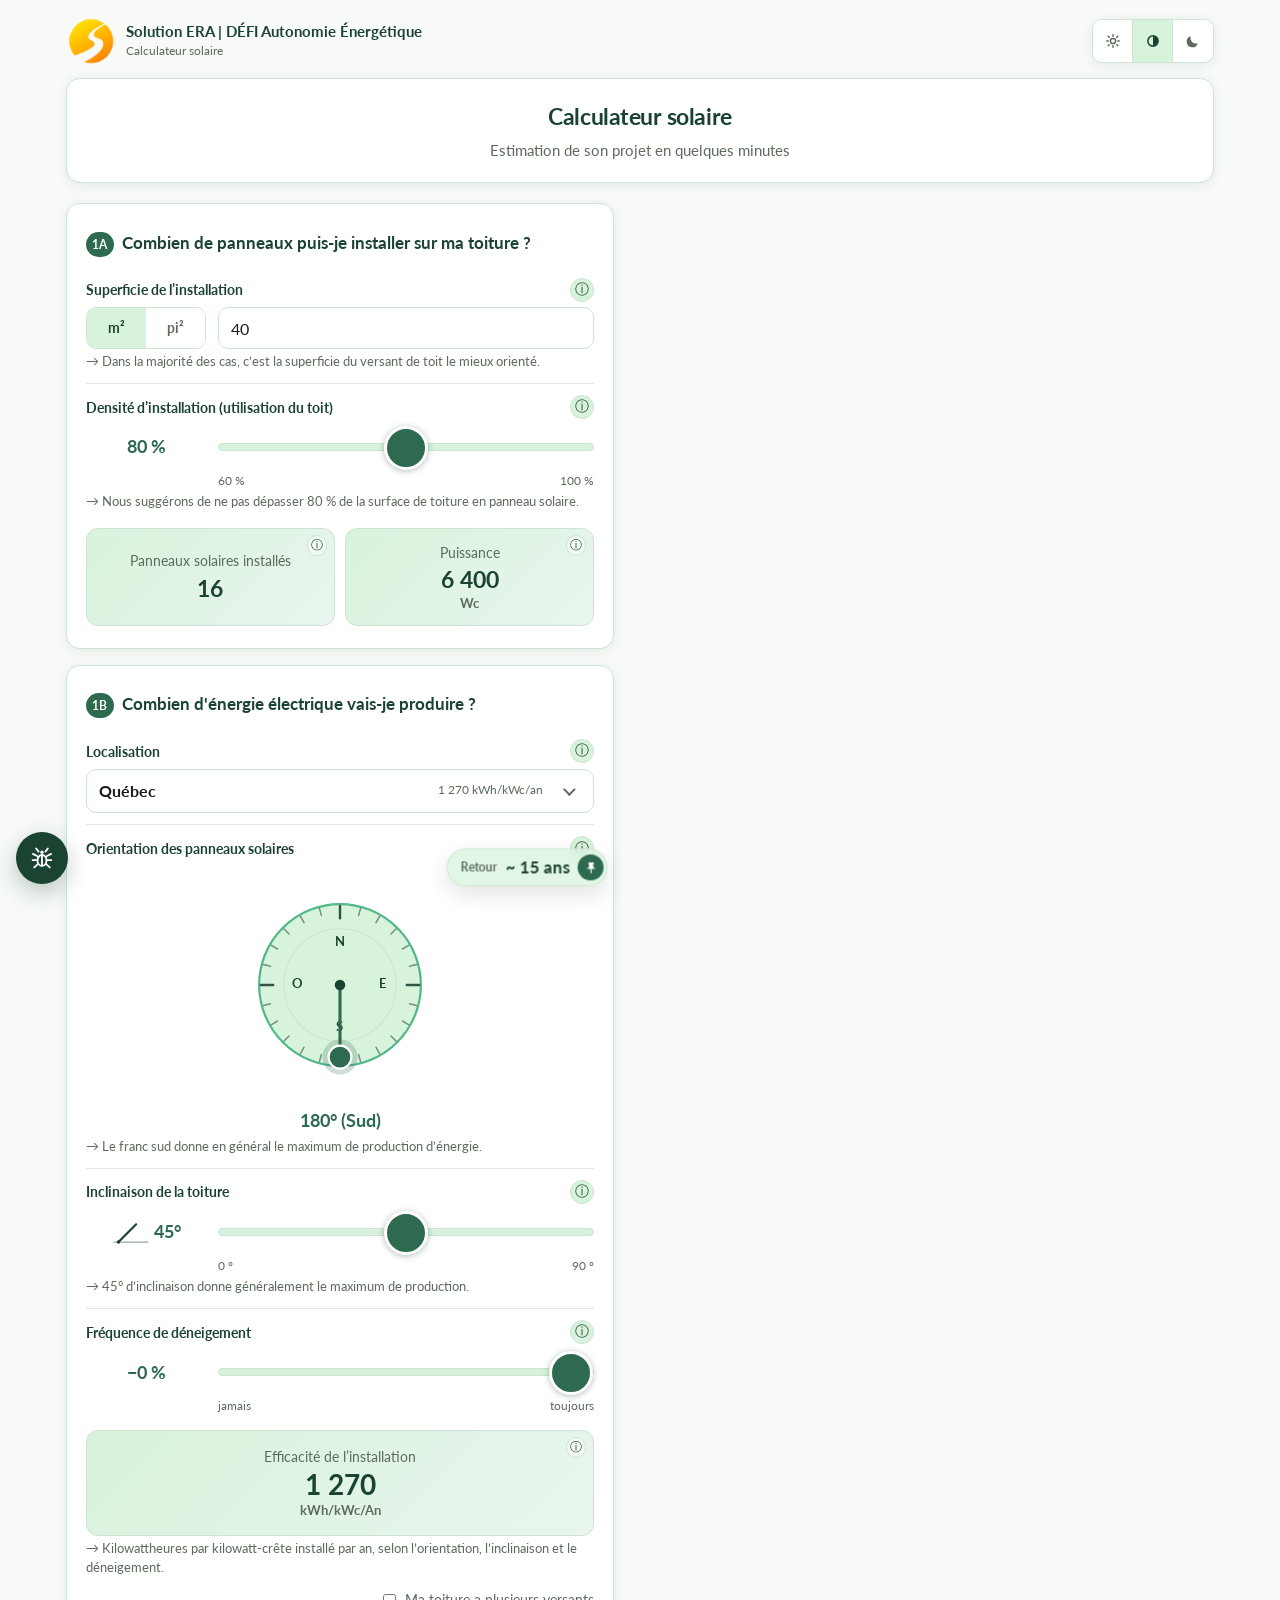
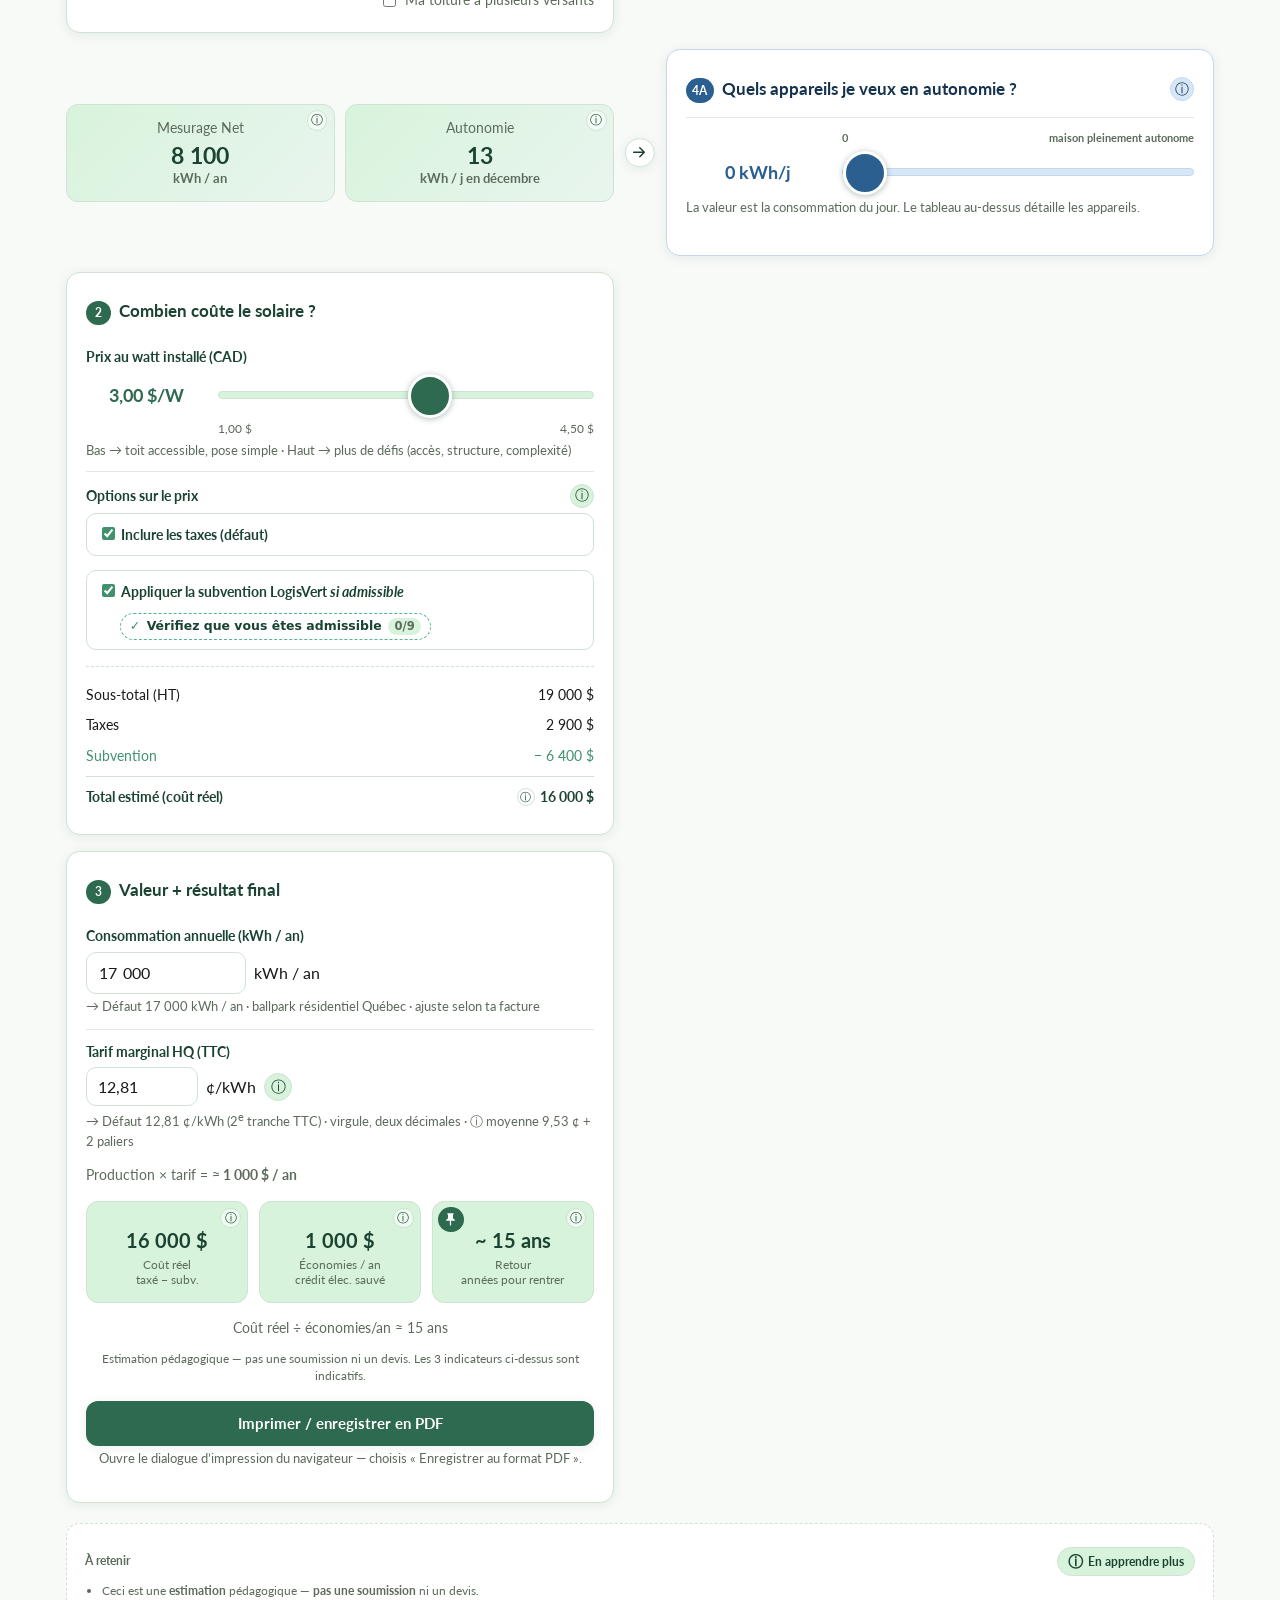
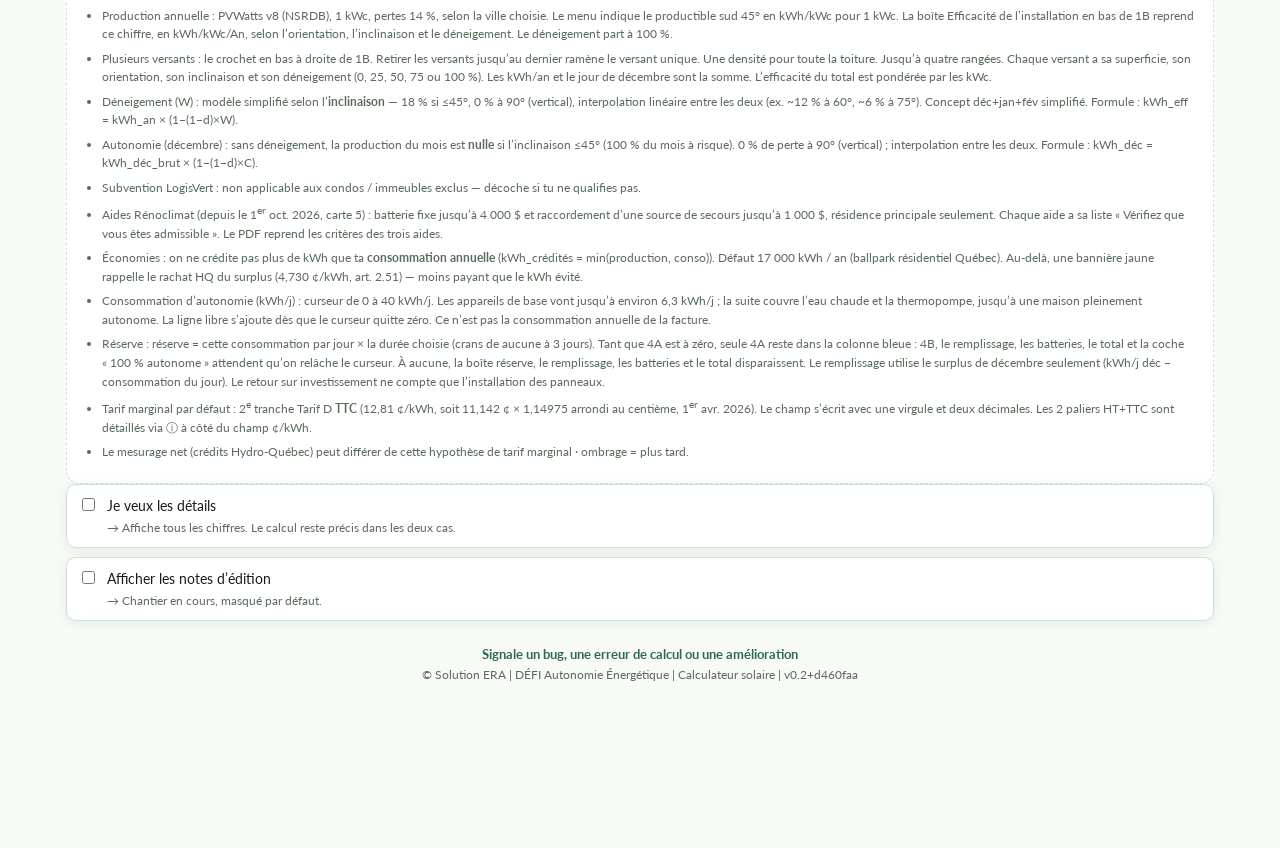
==== commit 917c2f74: "Fusionne master : formules dans le ⓘ, aides Rénoclimat à jour Co-authored-by: Trizam <Trizam@users.n" ====
--- a/index.html
+++ b/index.html
@@ -449,16 +449,28 @@
       </div>
 
       <div class="field" role="group" aria-labelledby="optsLabel">
-        <div class="field-label" id="optsLabel">Options sur le prix</div>
+        <div class="label-row field-info-wrap">
+          <div class="field-label" id="optsLabel">Options sur le prix</div>
+          <button
+            type="button"
+            class="field-info-btn"
+            data-info="priceopts"
+            aria-haspopup="dialog"
+            aria-controls="fieldInfoModal"
+            aria-label="Aide : Options sur le prix"
+          >
+            <span aria-hidden="true">ⓘ</span>
+          </button>
+        </div>
         <div class="checks">
           <label class="check">
             <input type="checkbox" id="taxes" checked />
-            <span>Inclure les taxes (défaut)<span class="sub">→ Souvent oubliées · TPS+TVQ (15&nbsp;%)</span></span>
+            <span>Inclure les taxes (défaut)</span>
           </label>
           <div class="subv-check">
             <label class="check">
               <input type="checkbox" id="subv" checked />
-              <span>Appliquer la subvention LogisVert <em>si admissible</em><span class="sub">→ Appliquée par défaut · décoche si non admissible · min(1&nbsp;000&nbsp;$/kW, 40&nbsp;% du HT) · condo n/a</span></span>
+              <span>Appliquer la subvention LogisVert <em>si admissible</em></span>
             </label>
             <button type="button" class="subv-verify" data-subv-elig="logisvert" aria-haspopup="dialog" aria-controls="fieldInfoModal">Vérifiez que vous êtes admissible <span class="subv-verify-count" data-subv-count="logisvert">0/9</span></button>
           </div>
@@ -682,27 +694,38 @@
             <div class="slider-meta"><span>100&nbsp;$/kWh</span><span>500&nbsp;$/kWh</span></div>
           </div>
         </div>
-        <p class="hint">→ Fourchette du marché. Un module Volthium de 16,1&nbsp;kWh coûte 16,1 × ce prix.</p>
         <p class="hint editor-inline" id="battDraftNote" hidden>Brouillon — le prix au kWh des batteries reste à confirmer.</p>
       </div>
       <div class="field" role="group" aria-labelledby="battOptsLabel">
-        <div class="field-label" id="battOptsLabel">Options sur le prix</div>
+        <div class="label-row field-info-wrap">
+          <div class="field-label" id="battOptsLabel">Options sur le prix</div>
+          <button
+            type="button"
+            class="field-info-btn"
+            data-info="battopts"
+            aria-haspopup="dialog"
+            aria-controls="fieldInfoModal"
+            aria-label="Aide : Options sur le prix des batteries"
+          >
+            <span aria-hidden="true">ⓘ</span>
+          </button>
+        </div>
         <div class="checks">
           <label class="check">
             <input type="checkbox" id="battTaxes" checked />
-            <span>Inclure les taxes (défaut)<span class="sub">→ Souvent oubliées · TPS+TVQ (15&nbsp;%)</span></span>
+            <span>Inclure les taxes (défaut)</span>
           </label>
           <div class="subv-check">
             <label class="check">
               <input type="checkbox" id="renoBatt" />
-              <span>Appliquer l’aide Rénoclimat — batterie fixe <em>si admissible</em><span class="sub">→ Jusqu’à 4&nbsp;000&nbsp;$ · min(4&nbsp;000&nbsp;$, coût HT) · 0&nbsp;$ sous 5&nbsp;kWh installés</span></span>
+              <span>Appliquer l’aide Rénoclimat — batterie fixe <em>si admissible</em></span>
             </label>
             <button type="button" class="subv-verify" data-subv-elig="renoBatt" aria-haspopup="dialog" aria-controls="fieldInfoModal">Vérifiez que vous êtes admissible <span class="subv-verify-count" data-subv-count="renoBatt">0/9</span></button>
           </div>
           <div class="subv-check">
             <label class="check">
               <input type="checkbox" id="renoRacc" />
-              <span>Appliquer l’aide Rénoclimat — raccordement d’une source de secours <em>si admissible</em><span class="sub">→ Jusqu’à 1&nbsp;000&nbsp;$ · couvre le reste du coût des batteries après l’aide batterie</span></span>
+              <span>Appliquer l’aide Rénoclimat — raccordement d’une source de secours <em>si admissible</em></span>
             </label>
             <button type="button" class="subv-verify" data-subv-elig="renoRacc" aria-haspopup="dialog" aria-controls="fieldInfoModal">Vérifiez que vous êtes admissible <span class="subv-verify-count" data-subv-count="renoRacc">0/9</span></button>
           </div>
@@ -1053,6 +1076,31 @@
       <p><strong>Batterie fixe</strong>&nbsp;: aide = min(4&nbsp;000&nbsp;$, coût des batteries avant taxes), et 0&nbsp;$ si moins de 5&nbsp;kWh sont installés. Système fixe relié en permanence au panneau, onduleur non isolé du réseau et conforme à la norme E.12-07 d’Hydro-Québec. Résidence principale seulement.</p>
       <p><strong>Raccordement d’une source de secours</strong>&nbsp;: jusqu’à 1&nbsp;000&nbsp;$ sur ce qui reste du coût des batteries avant taxes, une fois l’aide batterie appliquée. La facture du maître électricien se fait selon ce besoin. L’achat du commutateur n’est pas couvert.</p>
       <p>Les taxes restent à payer. Cocher les critères de «&nbsp;Vérifiez que vous êtes admissible&nbsp;» n’est pas obligatoire&nbsp;: la case applique l’aide.</p>
+    </div>
+  </template>
+  <template id="tpl-info-priceopts">
+    <span data-info-title>Options sur le prix</span>
+    <div class="info-block">
+      <h4>Taxes</h4>
+      <p>→ Souvent oubliées · TPS+TVQ (15&nbsp;%).</p>
+    </div>
+    <div class="info-block">
+      <h4>Subvention LogisVert</h4>
+      <p>→ Appliquée par défaut · décoche si non admissible · min(1&nbsp;000&nbsp;$/kW, 40&nbsp;% du HT) · condo n/a</p>
+    </div>
+  </template>
+  <template id="tpl-info-battopts">
+    <span data-info-title>Options sur le prix des batteries</span>
+    <div class="info-block">
+      <h4>Taxes</h4>
+      <p>→ Souvent oubliées · TPS+TVQ (15&nbsp;%).</p>
+    </div>
+    <div class="info-block">
+      <h4>Aides</h4>
+      <p>→ LogisVert ne couvre pas les batteries.</p>
+      <p>→ Jusqu’à 4&nbsp;000&nbsp;$ · min(4&nbsp;000&nbsp;$, coût HT) · 0&nbsp;$ sous 5&nbsp;kWh installés</p>
+      <p>→ Jusqu’à 1&nbsp;000&nbsp;$ · couvre le reste du coût des batteries après l’aide batterie</p>
+      <p>Cocher la case Rénoclimat applique l’aide. La facture du maître électricien se fait selon ce besoin.</p>
     </div>
   </template>
   <template id="tpl-info-project">
